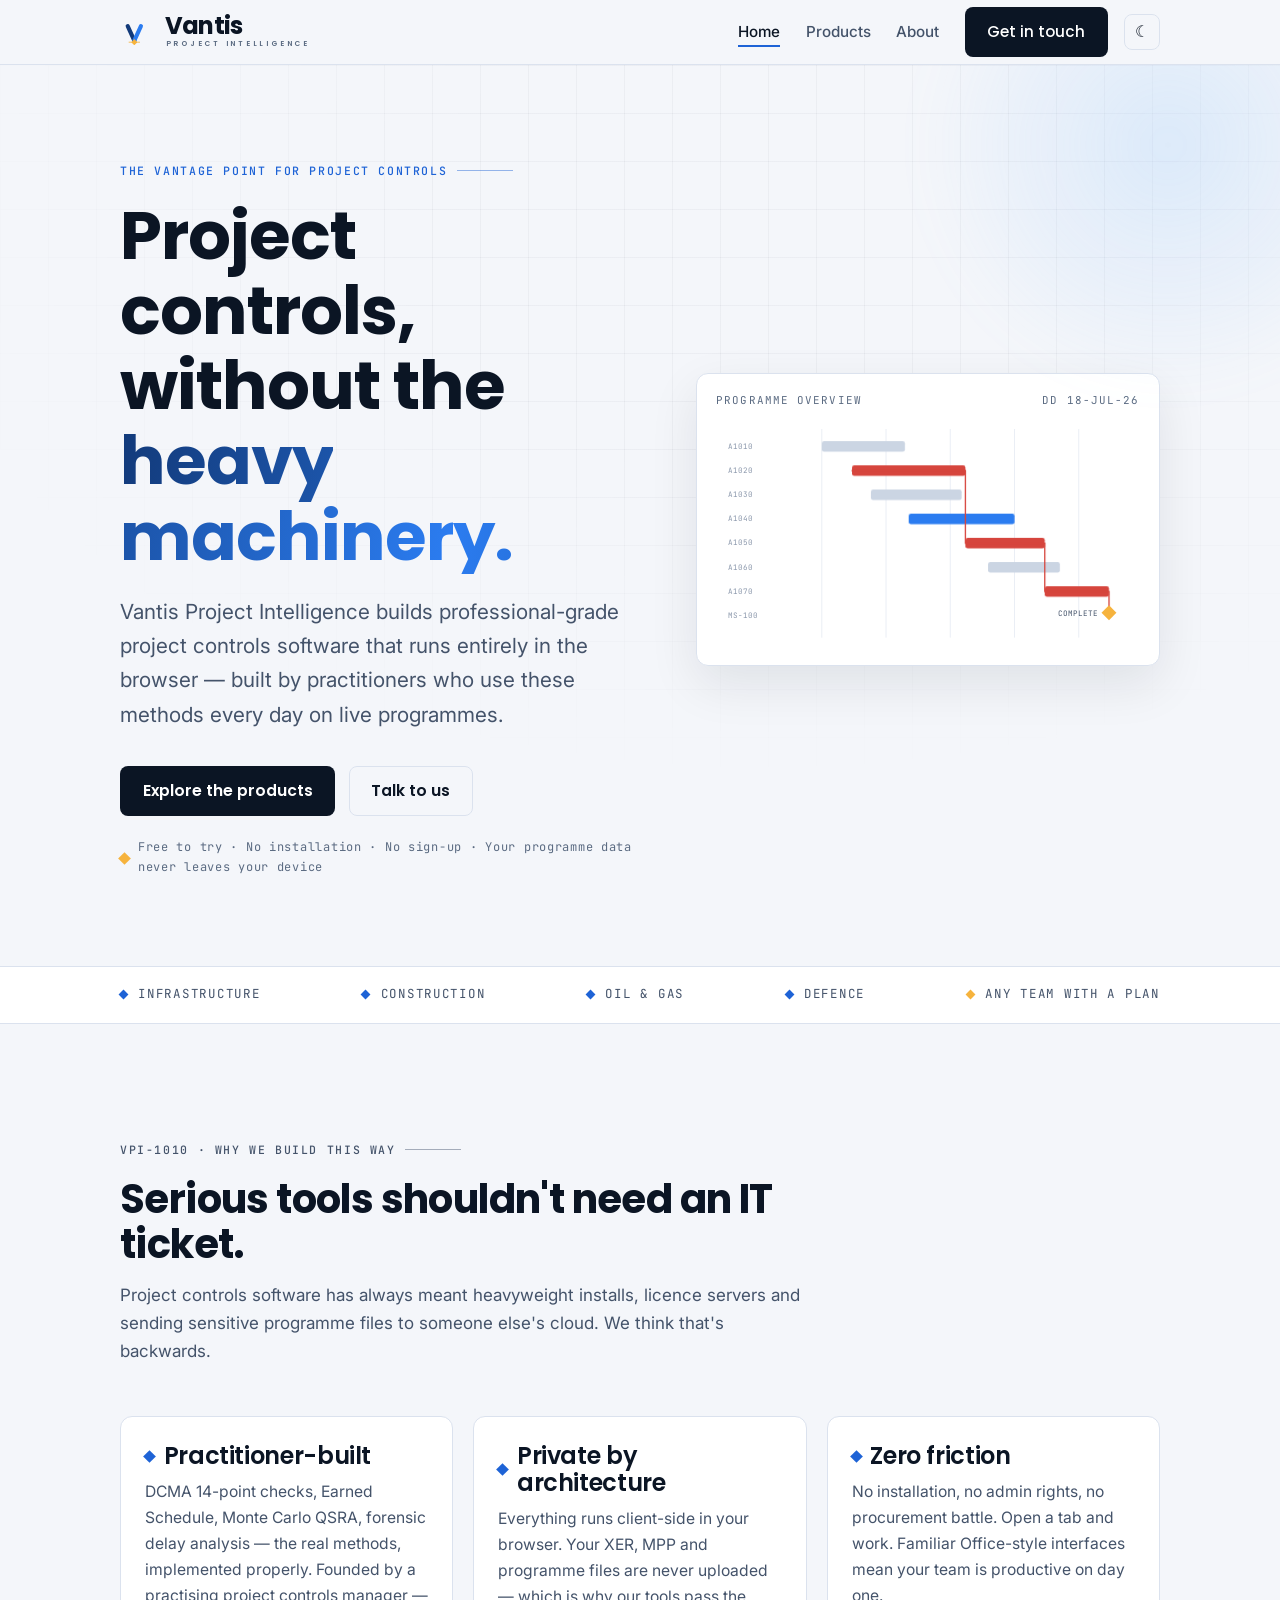
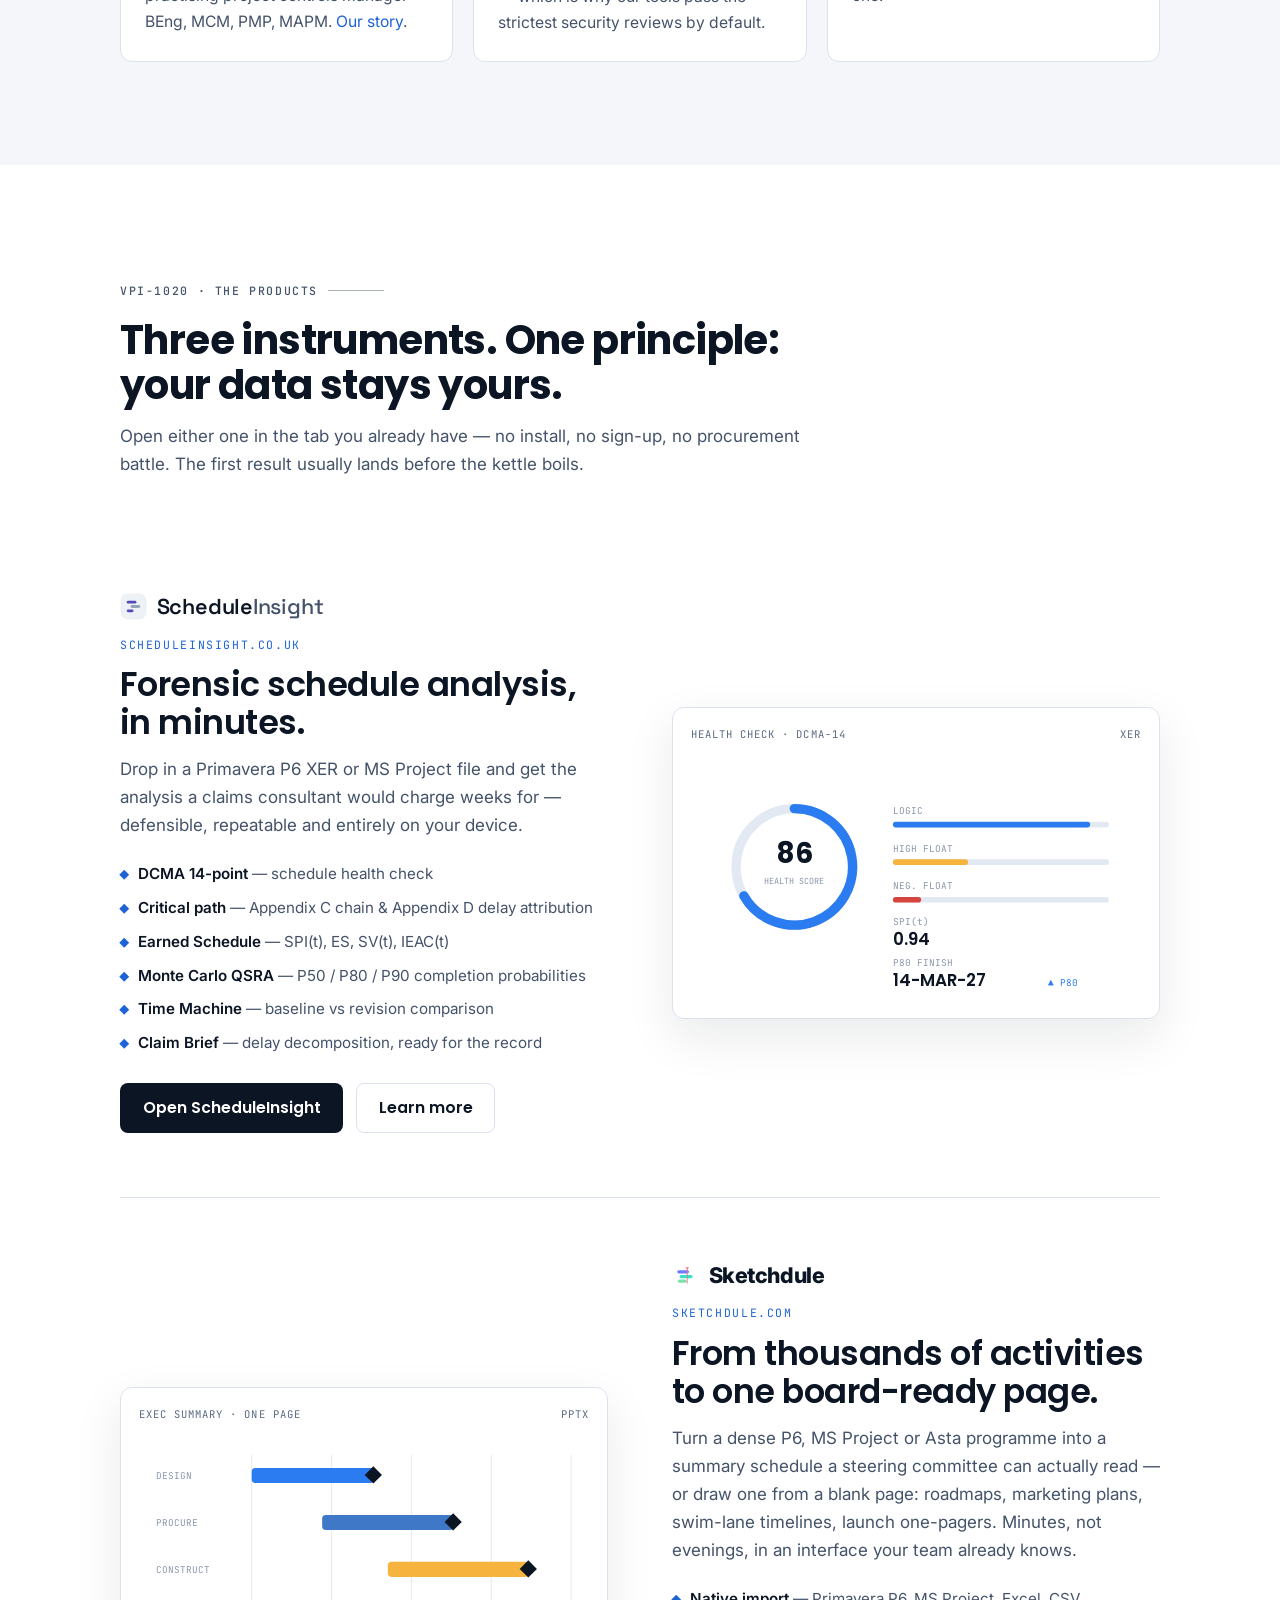
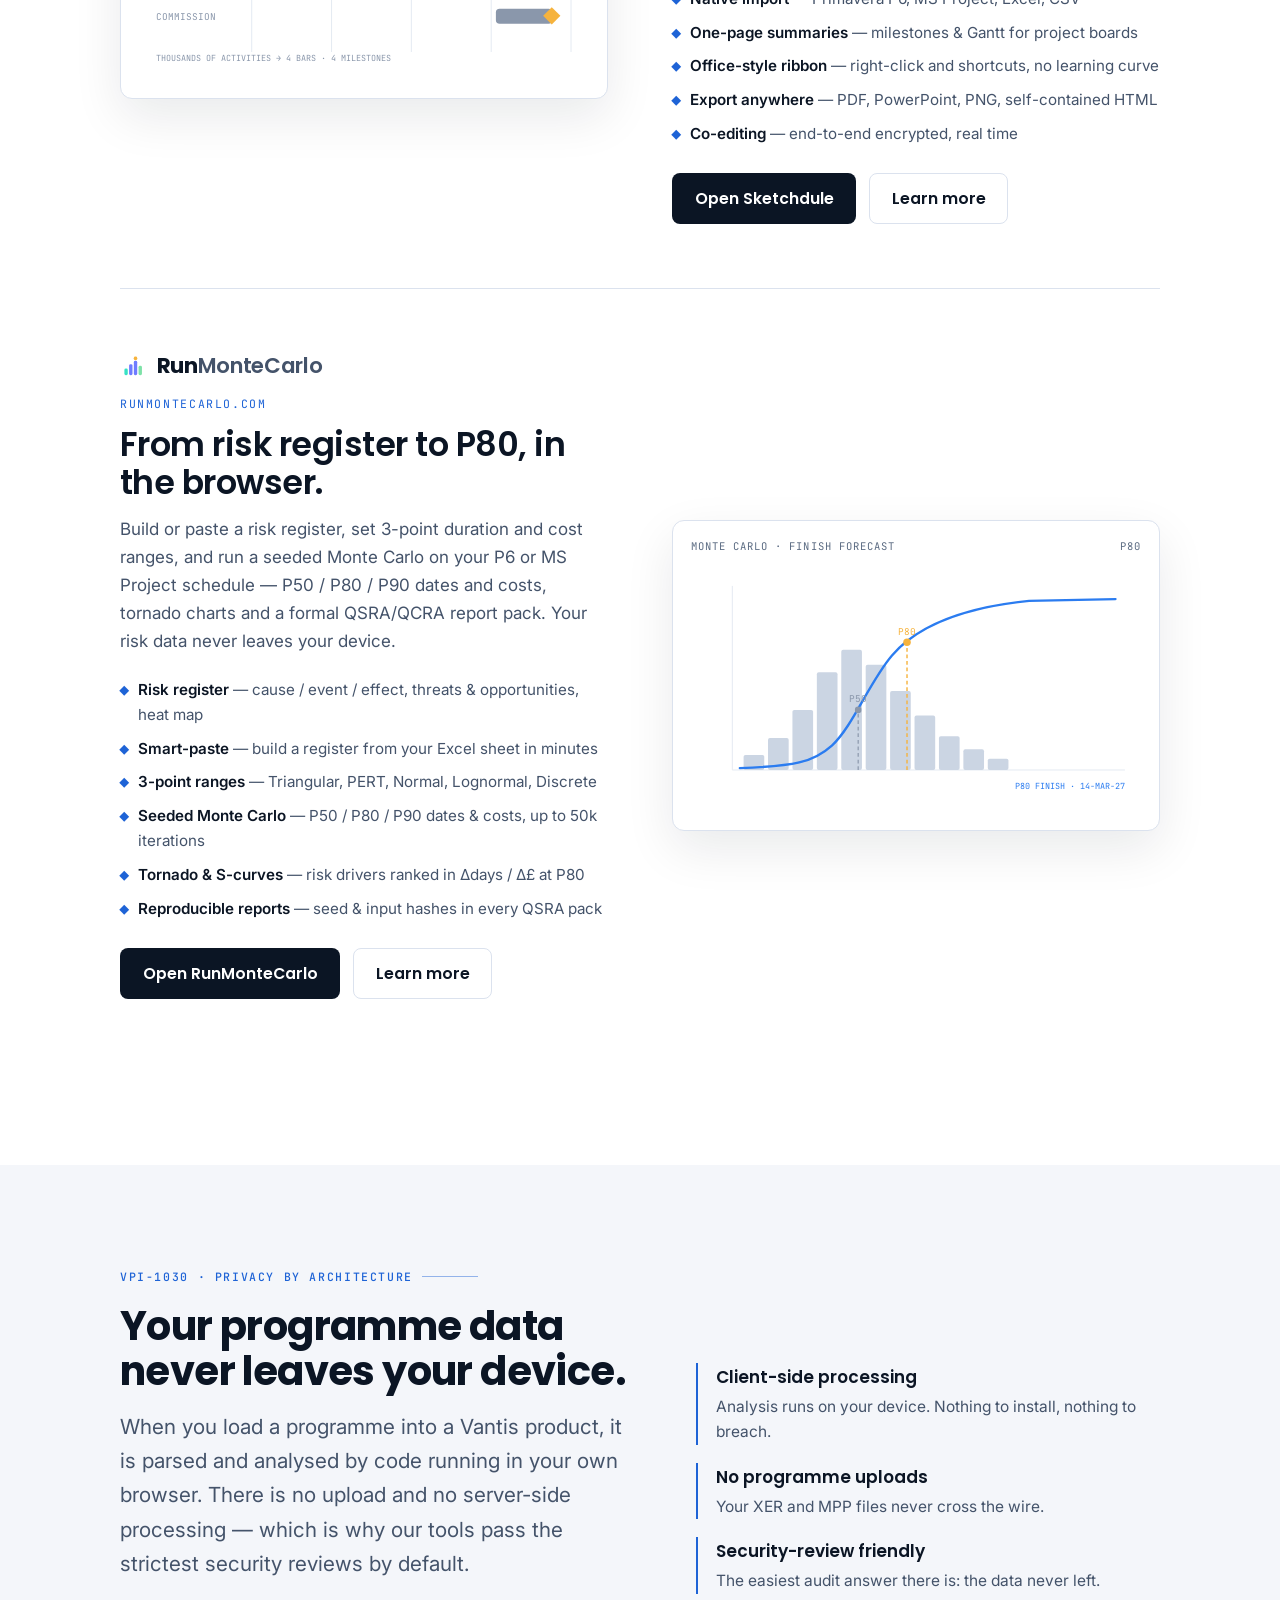
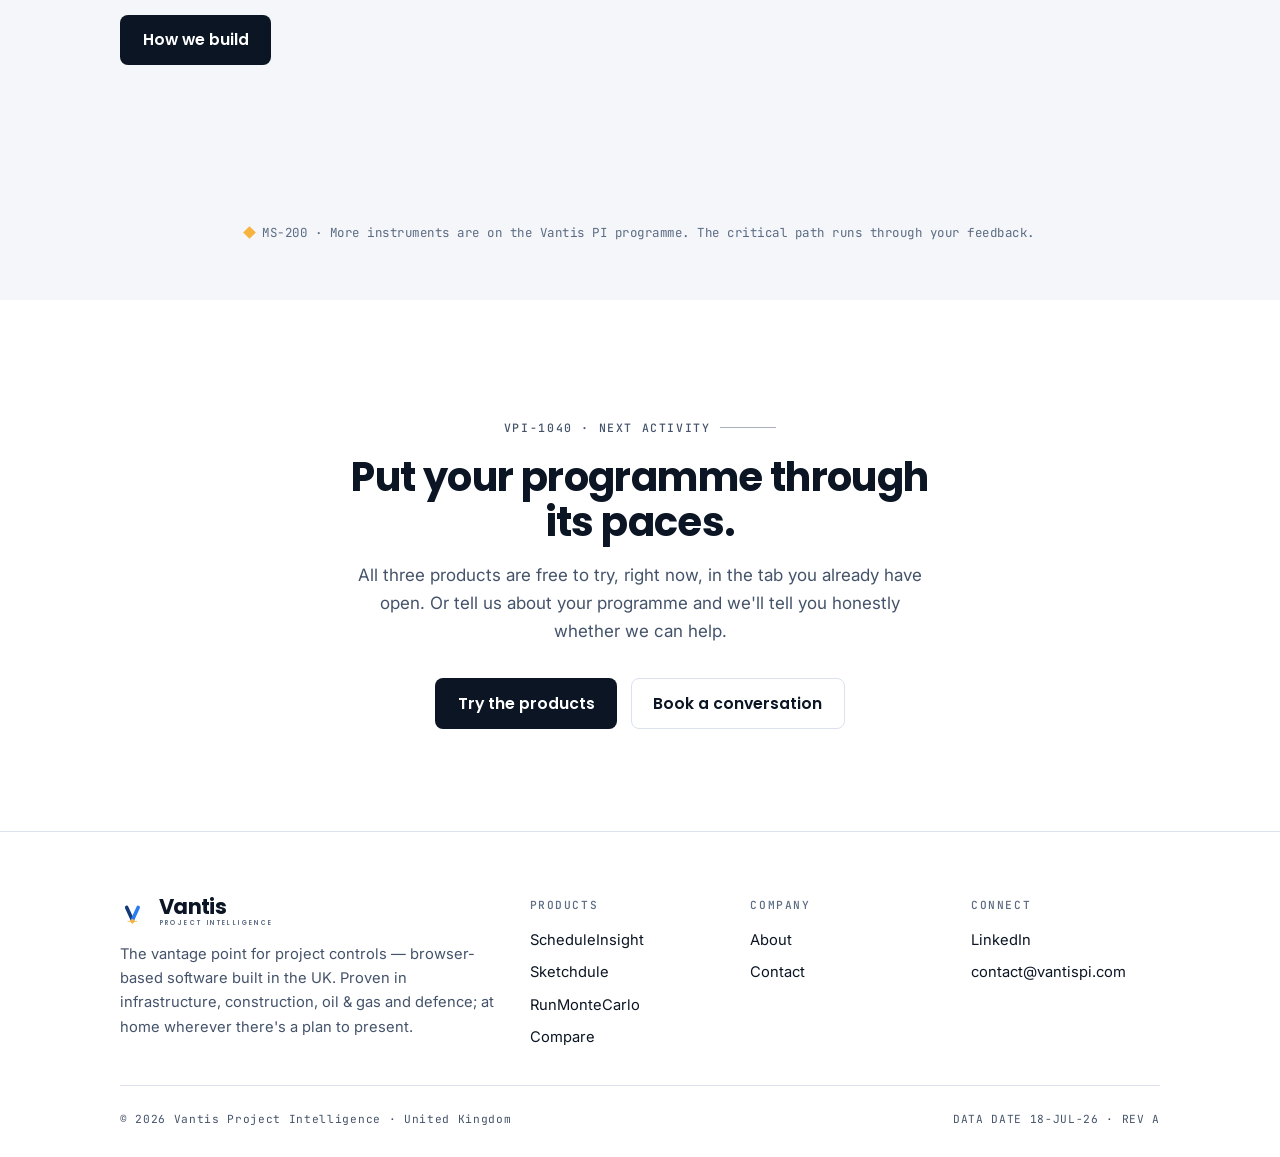
==== index.html @ bde1040f "Add RunMonteCarlo as third product; tabbed products page RunMonteCarlo added across all pages (brand" ====
<!DOCTYPE html>
<html lang="en-GB">
<head>
  <meta charset="UTF-8">
  <meta name="viewport" content="width=device-width, initial-scale=1.0">
  <script>(function(){try{var t=localStorage.getItem("vpi-theme")||(matchMedia("(prefers-color-scheme: dark)").matches?"dark":"light");document.documentElement.setAttribute("data-theme",t);}catch(e){}})();</script>
  <meta name="theme-color" content="#f4f6fa" media="(prefers-color-scheme: light)">
  <meta name="theme-color" content="#0b1524" media="(prefers-color-scheme: dark)">
  <title>Vantis Project Intelligence — Project controls software &amp; consultancy, in the browser</title>
  <meta name="description" content="Vantis PI builds browser-based planning and project controls software — ScheduleInsight for schedule analysis, Sketchdule for board-ready one-pagers, roadmaps and swim-lanes, and RunMonteCarlo for QSRA risk analysis. Free to try; your data never leaves your device.">
  <link rel="canonical" href="https://vantispi.com/">
  <link rel="icon" href="favicon.ico" sizes="32x32">
  <link rel="icon" type="image/svg+xml" href="assets/favicon.svg">
  <link rel="apple-touch-icon" href="assets/brand/apple-touch-icon-180.png">
  <meta property="og:type" content="website">
  <meta property="og:site_name" content="Vantis Project Intelligence">
  <meta property="og:title" content="Vantis Project Intelligence — Project controls, in the browser">
  <meta property="og:description" content="Professional-grade project controls software. No installation — and your programme data never leaves your device.">
  <meta property="og:url" content="https://vantispi.com/">
  <meta property="og:image" content="https://vantispi.com/assets/brand/og-image.png">
  <meta name="twitter:card" content="summary_large_image">
  <link rel="preconnect" href="https://fonts.googleapis.com">
  <link rel="preconnect" href="https://fonts.gstatic.com" crossorigin>
  <link href="https://fonts.googleapis.com/css2?family=Poppins:wght@500;600;700&family=Inter:wght@400;500;600;800&family=Space+Grotesk:wght@500;600&family=JetBrains+Mono:wght@400;500&display=swap" rel="stylesheet">
  <link rel="stylesheet" href="assets/style.css?v=3">
  <script type="application/ld+json">
  {
    "@context": "https://schema.org",
    "@type": "Organization",
    "name": "Vantis Project Intelligence",
    "url": "https://vantispi.com",
    "description": "UK company delivering browser-based project controls software for infrastructure, construction, oil & gas and defence.",
    "sameAs": ["https://scheduleinsight.co.uk", "https://sketchdule.com", "https://runmontecarlo.com"]
  }
  </script>
</head>
<body>

<header class="site-header">
  <div class="wrap">
    <a class="logo" href="index.html" aria-label="Vantis Project Intelligence — home">
      <svg class="logo-lockup" viewBox="58 42 764 138" aria-hidden="true"><g transform="translate(46,56)"><path d="M40 34 L64 86" fill="none" stroke="var(--arm1)" stroke-width="15" stroke-linecap="round"/><path d="M88 34 L64 86" fill="none" stroke="var(--arm2)" stroke-width="15" stroke-linecap="round"/><line x1="45" y1="92" x2="83" y2="92" stroke="#f6b33d" stroke-width="3.4" stroke-linecap="round" opacity="0.9"/><rect x="56" y="84" width="16" height="16" rx="2.8" transform="rotate(45 64 92)" fill="#f6b33d"/></g><text x="220" y="118" font-family="Poppins,'Segoe UI',sans-serif" font-size="88" font-weight="700" letter-spacing="-2.5" fill="var(--ink)">Vantis</text><text x="224" y="162" font-family="Poppins,'Segoe UI',sans-serif" font-size="26.5" font-weight="600" letter-spacing="10" fill="var(--ink-faint)">PROJECT INTELLIGENCE</text></svg>
    </a>
    <button class="nav-toggle" aria-expanded="false" aria-controls="site-nav">MENU</button>
    <nav class="site-nav" id="site-nav" aria-label="Main">
      <a href="index.html" aria-current="page">Home</a>
      <a href="products.html">Products</a>
      <a href="about.html">About</a>
      <a class="btn btn--primary" href="contact.html">Get in touch</a>
    </nav>
    <button class="theme-toggle" type="button" aria-label="Switch between light and dark theme">☾</button>
  </div>
</header>

<main>

  <!-- Hero -->
  <section class="hero">
    <div class="wrap hero-grid">
      <div>
        <p class="eyebrow rise">The vantage point for project controls</p>
        <h1 aria-label="Project controls, without the heavy machinery.">
          <span class="line-mask" aria-hidden="true"><span>Project controls,</span></span>
          <span class="line-mask" aria-hidden="true"><span>without the</span></span>
          <span class="line-mask" aria-hidden="true"><span><em class="accent-sweep" style="font-style:normal">heavy machinery.</em></span></span>
        </h1>
        <p class="lede rise rise-1">Vantis Project Intelligence builds professional-grade project controls software that runs entirely in the browser — built by practitioners who use these methods every day on live programmes.</p>
        <div class="hero-ctas rise rise-2">
          <a class="btn btn--primary" href="products.html">Explore the products</a>
          <a class="btn btn--ghost" href="contact.html">Talk to us</a>
        </div>
        <p class="hero-note rise rise-3"><span class="diamond diamond--amber" aria-hidden="true"></span> Free to try · No installation · No sign-up · Your programme data never leaves your device</p>
      </div>

      <figure class="gantt-fig" role="img" aria-label="Stylised programme schedule with a highlighted critical path leading to a completion milestone.">
        <figcaption aria-hidden="true"><span>PROGRAMME OVERVIEW</span><span>DD 18-JUL-26</span></figcaption>
        <svg viewBox="0 0 560 292" fill="none" aria-hidden="true">
          <g stroke="var(--fig-grid)" stroke-width="1">
            <line x1="140" y1="8" x2="140" y2="284"/><line x1="225" y1="8" x2="225" y2="284"/>
            <line x1="310" y1="8" x2="310" y2="284"/><line x1="395" y1="8" x2="395" y2="284"/>
            <line x1="480" y1="8" x2="480" y2="284"/>
          </g>
          <g font-family="JetBrains Mono, monospace" font-size="10" fill="var(--fig-label)">
            <text x="16" y="34">A1010</text><text x="16" y="66">A1020</text>
            <text x="16" y="98">A1030</text><text x="16" y="130">A1040</text>
            <text x="16" y="162">A1050</text><text x="16" y="194">A1060</text>
            <text x="16" y="226">A1070</text><text x="16" y="258">MS-100</text>
          </g>
          <g>
            <rect class="bar" x="140" y="24" width="110" height="14" rx="3" fill="var(--fig-bar)"/>
            <rect class="bar" x="180" y="56" width="150" height="14" rx="3" fill="#d6453d" style="animation-delay:120ms"/>
            <rect class="bar" x="205" y="88" width="120" height="14" rx="3" fill="var(--fig-bar)" style="animation-delay:240ms"/>
            <rect class="bar" x="255" y="120" width="140" height="14" rx="3" fill="#2b7cf0" style="animation-delay:360ms"/>
            <rect class="bar" x="330" y="152" width="105" height="14" rx="3" fill="#d6453d" style="animation-delay:480ms"/>
            <rect class="bar" x="360" y="184" width="95" height="14" rx="3" fill="var(--fig-bar)" style="animation-delay:600ms"/>
            <rect class="bar" x="435" y="216" width="85" height="14" rx="3" fill="#d6453d" style="animation-delay:720ms"/>
          </g>
          <path class="crit-line" d="M180 63 L330 63 L330 159 L435 159 L435 223 L520 223 L520 251"
                stroke="#d6453d" stroke-width="1.75" stroke-linecap="round"/>
          <g class="crit-ms">
            <rect x="513" y="244" width="14" height="14" transform="rotate(45 520 251)" fill="#f6b33d"/>
            <text x="452" y="256" font-family="JetBrains Mono, monospace" font-size="10" fill="var(--fig-text)">COMPLETE</text>
          </g>
        </svg>
      </figure>
    </div>
  </section>

  <!-- Sector strip -->
  <div class="sector-strip" aria-label="Sectors served">
    <div class="wrap">
      <span><span class="diamond" aria-hidden="true"></span> Infrastructure</span>
      <span><span class="diamond" aria-hidden="true"></span> Construction</span>
      <span><span class="diamond" aria-hidden="true"></span> Oil &amp; Gas</span>
      <span><span class="diamond" aria-hidden="true"></span> Defence</span>
      <span><span class="diamond diamond--amber" aria-hidden="true"></span> Any team with a plan</span>
    </div>
  </div>

  <!-- Why the browser -->
  <section class="section">
    <div class="wrap">
      <div class="section-head reveal">
        <p class="eyebrow">VPI-1010 · Why we build this way</p>
        <h2>Serious tools shouldn't need an IT ticket.</h2>
        <p>Project controls software has always meant heavyweight installs, licence servers and sending sensitive programme files to someone else's cloud. We think that's backwards.</p>
      </div>
      <div class="grid-3">
        <div class="card reveal">
          <h3><span class="diamond" aria-hidden="true"></span>Practitioner-built</h3>
          <p>DCMA 14-point checks, Earned Schedule, Monte Carlo QSRA, forensic delay analysis — the real methods, implemented properly. Founded by a practising project controls manager — BEng, MCM, PMP, MAPM. <a href="about.html">Our story</a>.</p>
        </div>
        <div class="card reveal">
          <h3><span class="diamond" aria-hidden="true"></span>Private by architecture</h3>
          <p>Everything runs client-side in your browser. Your XER, MPP and programme files are never uploaded — which is why our tools pass the strictest security reviews by default.</p>
        </div>
        <div class="card reveal">
          <h3><span class="diamond" aria-hidden="true"></span>Zero friction</h3>
          <p>No installation, no admin rights, no procurement battle. Open a tab and work. Familiar Office-style interfaces mean your team is productive on day one.</p>
        </div>
      </div>
    </div>
  </section>

  <!-- Products (dark) -->
  <section class="section on-dark">
    <div class="wrap">
      <div class="section-head reveal">
        <p class="eyebrow">VPI-1020 · The products</p>
        <h2>Three instruments. One principle: your data stays yours.</h2>
        <p>Open either one in the tab you already have — no install, no sign-up, no procurement battle. The first result usually lands before the kettle boils.</p>
      </div>

      <article class="product-panel">
        <div class="reveal">
          <a class="product-brand" href="https://scheduleinsight.co.uk" rel="noopener" aria-label="Open ScheduleInsight"><svg class="pb-mark pb-mark--si" width="27" height="27" viewBox="0 0 56 56" aria-hidden="true"><rect x="2" y="2" width="52" height="52" rx="14" fill="var(--mk-tile, #eef1f6)" stroke="var(--mk-stroke, #e4e7ef)"/><rect x="14" y="16" width="20" height="6" rx="3" fill="var(--mk-barA, #534ab7)"/><rect x="22" y="25" width="20" height="6" rx="3" fill="var(--mk-barB, #94a3b8)"/><rect x="14" y="34" width="14" height="6" rx="3" fill="var(--mk-barA, #534ab7)"/></svg><span class="pb-name pb-name--si">Schedule<span>Insight</span></span></a>
          <p class="product-kicker">scheduleinsight.co.uk</p>
          <h3>Forensic schedule analysis, in minutes.</h3>
          <p class="desc">Drop in a Primavera P6 XER or MS Project file and get the analysis a claims consultant would charge weeks for — defensible, repeatable and entirely on your device.</p>
          <ul class="feature-list">
            <li><span class="diamond" aria-hidden="true"></span><span><strong>DCMA 14-point</strong> — schedule health check</span></li>
            <li><span class="diamond" aria-hidden="true"></span><span><strong>Critical path</strong> — Appendix C chain &amp; Appendix D delay attribution</span></li>
            <li><span class="diamond" aria-hidden="true"></span><span><strong>Earned Schedule</strong> — SPI(t), ES, SV(t), IEAC(t)</span></li>
            <li><span class="diamond" aria-hidden="true"></span><span><strong>Monte Carlo QSRA</strong> — P50 / P80 / P90 completion probabilities</span></li>
            <li><span class="diamond" aria-hidden="true"></span><span><strong>Time Machine</strong> — baseline vs revision comparison</span></li>
            <li><span class="diamond" aria-hidden="true"></span><span><strong>Claim Brief</strong> — delay decomposition, ready for the record</span></li>
          </ul>
          <div class="product-ctas">
            <a class="btn btn--primary" href="https://scheduleinsight.co.uk" rel="noopener">Open ScheduleInsight</a>
            <a class="btn btn--ghost" href="products.html#scheduleinsight">Learn more</a>
          </div>
        </div>
        <figure class="product-media reveal" role="img" aria-label="Stylised schedule health report showing a DCMA score dial and metric readouts.">
          <figcaption aria-hidden="true"><span>HEALTH CHECK · DCMA-14</span><span>XER</span></figcaption>
          <svg viewBox="0 0 480 260" fill="none" aria-hidden="true">
            <circle cx="110" cy="118" r="62" stroke="var(--fig-grid)" stroke-width="10"/>
            <path d="M110 56 a62 62 0 1 1 -53.7 92.9" stroke="var(--fig-accent)" stroke-width="10" stroke-linecap="round"/>
            <text x="110" y="114" text-anchor="middle" font-family="Poppins, sans-serif" font-size="30" font-weight="700" fill="var(--fig-strong)">86</text>
            <text x="110" y="136" text-anchor="middle" font-family="JetBrains Mono, monospace" font-size="9" fill="var(--fig-label)">HEALTH SCORE</text>
            <g font-family="JetBrains Mono, monospace" font-size="10" fill="var(--fig-label)">
              <text x="215" y="62">LOGIC</text><text x="215" y="102">HIGH FLOAT</text>
              <text x="215" y="142">NEG. FLOAT</text><text x="215" y="180">SPI(t)</text><text x="215" y="224">P80 FINISH</text>
            </g>
            <g>
              <rect x="215" y="70" width="230" height="6" rx="3" fill="var(--fig-grid)"/><rect x="215" y="70" width="210" height="6" rx="3" fill="var(--fig-accent)"/>
              <rect x="215" y="110" width="230" height="6" rx="3" fill="var(--fig-grid)"/><rect x="215" y="110" width="80" height="6" rx="3" fill="#f6b33d"/>
              <rect x="215" y="150" width="230" height="6" rx="3" fill="var(--fig-grid)"/><rect x="215" y="150" width="30" height="6" rx="3" fill="#d6453d"/>
            </g>
            <text x="215" y="201" font-family="Poppins, sans-serif" font-size="18" font-weight="600" fill="var(--fig-strong)">0.94</text>
            <text x="215" y="245" font-family="Poppins, sans-serif" font-size="18" font-weight="600" fill="var(--fig-strong)">14-MAR-27</text>
            <text x="380" y="245" font-family="JetBrains Mono, monospace" font-size="10" fill="var(--fig-accent)">▲ P80</text>
          </svg>
        </figure>
      </article>

      <article class="product-panel flip">
        <div class="reveal">
          <a class="product-brand" href="https://sketchdule.com" rel="noopener" aria-label="Open Sketchdule"><svg class="pb-mark" width="27" height="27" viewBox="0 0 40 40" aria-hidden="true"><rect x="7.83" y="12.17" width="17.4" height="4.78" rx="2.39" fill="#6E7BFF"/><rect x="11.3" y="19.13" width="19.13" height="4.78" rx="2.39" fill="#37E2C5"/><rect x="8.7" y="26.09" width="13.04" height="4.78" rx="2.39" fill="#7EE2A8"/><path d="M20.0 7.83 L25.22 7.83 L22.6 11.3 Z" fill="#F26D85"/><rect x="21.9" y="9.57" width="1.22" height="22.6" rx="0.61" fill="#F26D85"/></svg><span class="pb-name pb-name--sk">Sketchdule</span></a>
          <p class="product-kicker">sketchdule.com</p>
          <h3>From thousands of activities to one board-ready page.</h3>
          <p class="desc">Turn a dense P6, MS Project or Asta programme into a summary schedule a steering committee can actually read — or draw one from a blank page: roadmaps, marketing plans, swim-lane timelines, launch one-pagers. Minutes, not evenings, in an interface your team already knows.</p>
          <ul class="feature-list">
            <li><span class="diamond" aria-hidden="true"></span><span><strong>Native import</strong> — Primavera P6, MS Project, Excel, CSV</span></li>
            <li><span class="diamond" aria-hidden="true"></span><span><strong>One-page summaries</strong> — milestones &amp; Gantt for project boards</span></li>
            <li><span class="diamond" aria-hidden="true"></span><span><strong>Office-style ribbon</strong> — right-click and shortcuts, no learning curve</span></li>
            <li><span class="diamond" aria-hidden="true"></span><span><strong>Export anywhere</strong> — PDF, PowerPoint, PNG, self-contained HTML</span></li>
            <li><span class="diamond" aria-hidden="true"></span><span><strong>Co-editing</strong> — end-to-end encrypted, real time</span></li>
          </ul>
          <div class="product-ctas">
            <a class="btn btn--primary" href="https://sketchdule.com" rel="noopener">Open Sketchdule</a>
            <a class="btn btn--ghost" href="products.html#sketchdule">Learn more</a>
          </div>
        </div>
        <figure class="product-media reveal" role="img" aria-label="Stylised one-page summary schedule with phase bars and milestone diamonds.">
          <figcaption aria-hidden="true"><span>EXEC SUMMARY · ONE PAGE</span><span>PPTX</span></figcaption>
          <svg viewBox="0 0 480 260" fill="none" aria-hidden="true">
            <g font-family="JetBrains Mono, monospace" font-size="10" fill="var(--fig-label)">
              <text x="18" y="46">DESIGN</text><text x="18" y="96">PROCURE</text>
              <text x="18" y="146">CONSTRUCT</text><text x="18" y="196">COMMISSION</text>
            </g>
            <g stroke="var(--fig-grid)" stroke-width="1">
              <line x1="120" y1="20" x2="120" y2="230"/><line x1="205" y1="20" x2="205" y2="230"/>
              <line x1="290" y1="20" x2="290" y2="230"/><line x1="375" y1="20" x2="375" y2="230"/><line x1="460" y1="20" x2="460" y2="230"/>
            </g>
            <rect x="120" y="34" width="130" height="16" rx="4" fill="var(--fig-accent)"/>
            <rect x="195" y="84" width="140" height="16" rx="4" fill="#3e78c6"/>
            <rect x="265" y="134" width="150" height="16" rx="4" fill="#f6b33d"/>
            <rect x="380" y="184" width="60" height="16" rx="4" fill="var(--fig-label)"/>
            <g>
              <rect x="243" y="35" width="13" height="13" transform="rotate(45 249.5 41.5)" fill="var(--fig-strong)"/>
              <rect x="328" y="85" width="13" height="13" transform="rotate(45 334.5 91.5)" fill="var(--fig-strong)"/>
              <rect x="408" y="135" width="13" height="13" transform="rotate(45 414.5 141.5)" fill="var(--fig-strong)"/>
              <rect x="433" y="185" width="13" height="13" transform="rotate(45 439.5 191.5)" fill="#f6b33d"/>
            </g>
            <text x="18" y="240" font-family="JetBrains Mono, monospace" font-size="9" fill="var(--fig-label)">THOUSANDS OF ACTIVITIES → 4 BARS · 4 MILESTONES</text>
          </svg>
        </figure>
      </article>

      <article class="product-panel">
        <div class="reveal">
          <a class="product-brand" href="https://runmontecarlo.com" rel="noopener" aria-label="Open RunMonteCarlo"><svg class="pb-mark" width="27" height="27" viewBox="0 0 40 40" aria-hidden="true"><rect x="6.5" y="23" width="5" height="10" rx="2.2" fill="#37E2C5"/><rect x="13.5" y="16.5" width="5" height="16.5" rx="2.2" fill="#6E7BFF"/><rect x="20.5" y="11.5" width="5" height="21.5" rx="2.2" fill="#6E7BFF"/><rect x="27.5" y="19" width="5" height="14" rx="2.2" fill="#7EE2A8"/><circle cx="23" cy="8" r="2.7" fill="#F6B33D"/></svg><span class="pb-name pb-name--rmc">Run<span>MonteCarlo</span></span></a>
          <p class="product-kicker">runmontecarlo.com</p>
          <h3>From risk register to P80, in the browser.</h3>
          <p class="desc">Build or paste a risk register, set 3-point duration and cost ranges, and run a seeded Monte Carlo on your P6 or MS Project schedule — P50 / P80 / P90 dates and costs, tornado charts and a formal QSRA/QCRA report pack. Your risk data never leaves your device.</p>
          <ul class="feature-list">
            <li><span class="diamond" aria-hidden="true"></span><span><strong>Risk register</strong> — cause / event / effect, threats &amp; opportunities, heat map</span></li>
            <li><span class="diamond" aria-hidden="true"></span><span><strong>Smart-paste</strong> — build a register from your Excel sheet in minutes</span></li>
            <li><span class="diamond" aria-hidden="true"></span><span><strong>3-point ranges</strong> — Triangular, PERT, Normal, Lognormal, Discrete</span></li>
            <li><span class="diamond" aria-hidden="true"></span><span><strong>Seeded Monte Carlo</strong> — P50 / P80 / P90 dates &amp; costs, up to 50k iterations</span></li>
            <li><span class="diamond" aria-hidden="true"></span><span><strong>Tornado &amp; S-curves</strong> — risk drivers ranked in Δdays / Δ£ at P80</span></li>
            <li><span class="diamond" aria-hidden="true"></span><span><strong>Reproducible reports</strong> — seed &amp; input hashes in every QSRA pack</span></li>
          </ul>
          <div class="product-ctas">
            <a class="btn btn--primary" href="https://runmontecarlo.com" rel="noopener">Open RunMonteCarlo</a>
            <a class="btn btn--ghost" href="products.html#runmontecarlo">Learn more</a>
          </div>
        </div>
        <figure class="product-media reveal" role="img" aria-label="Stylised Monte Carlo finish-date forecast: a histogram overlaid with a cumulative S-curve and P50 and P80 confidence markers.">
          <figcaption aria-hidden="true"><span>MONTE CARLO · FINISH FORECAST</span><span>P80</span></figcaption>
          <svg viewBox="0 0 480 260" fill="none" aria-hidden="true">
            <g stroke="var(--fig-grid)" stroke-width="1">
              <line x1="44" y1="18" x2="44" y2="214"/><line x1="44" y1="214" x2="462" y2="214"/>
            </g>
            <g fill="var(--fig-bar)">
              <rect x="56" y="198" width="22" height="16" rx="2"/>
              <rect x="82" y="180" width="22" height="34" rx="2"/>
              <rect x="108" y="150" width="22" height="64" rx="2"/>
              <rect x="134" y="110" width="22" height="104" rx="2"/>
              <rect x="160" y="86" width="22" height="128" rx="2"/>
              <rect x="186" y="102" width="22" height="112" rx="2"/>
              <rect x="212" y="130" width="22" height="84" rx="2"/>
              <rect x="238" y="156" width="22" height="58" rx="2"/>
              <rect x="264" y="178" width="22" height="36" rx="2"/>
              <rect x="290" y="192" width="22" height="22" rx="2"/>
              <rect x="316" y="202" width="22" height="12" rx="2"/>
            </g>
            <path d="M52 212 C110 210 130 206 150 188 C172 168 190 120 214 92 C245 56 300 40 360 34 L452 32" stroke="var(--fig-accent)" stroke-width="2.5" stroke-linecap="round"/>
            <line x1="178" y1="214" x2="178" y2="150" stroke="var(--fig-label)" stroke-width="1.25" stroke-dasharray="4 3"/>
            <circle cx="178" cy="150" r="3.5" fill="var(--fig-label)"/>
            <text x="178" y="142" text-anchor="middle" font-family="JetBrains Mono, monospace" font-size="10" fill="var(--fig-label)">P50</text>
            <line x1="230" y1="214" x2="230" y2="78" stroke="#f6b33d" stroke-width="1.5" stroke-dasharray="4 3"/>
            <circle cx="230" cy="78" r="4" fill="#f6b33d"/>
            <text x="230" y="70" text-anchor="middle" font-family="JetBrains Mono, monospace" font-size="10" fill="#f6b33d">P80</text>
            <text x="462" y="234" text-anchor="end" font-family="JetBrains Mono, monospace" font-size="9" fill="var(--fig-accent)">P80 FINISH · 14-MAR-27</text>
          </svg>
        </figure>
      </article>
    </div>
  </section>

  <!-- Privacy teaser -->
  <section class="section">
    <div class="wrap hero-grid">
      <div class="reveal">
        <p class="eyebrow">VPI-1030 · Privacy by architecture</p>
        <h2>Your programme data never leaves your device.</h2>
        <p class="lede" style="margin-top:1rem">When you load a programme into a Vantis product, it is parsed and analysed by code running in your own browser. There is no upload and no server-side processing — which is why our tools pass the strictest security reviews by default.</p>
        <div class="hero-ctas">
          <a class="btn btn--primary" href="about.html">How we build</a>
        </div>
      </div>
      <div class="def-list reveal">
        <div><strong>Client-side processing</strong><p>Analysis runs on your device. Nothing to install, nothing to breach.</p></div>
        <div><strong>No programme uploads</strong><p>Your XER and MPP files never cross the wire.</p></div>
        <div><strong>Security-review friendly</strong><p>The easiest audit answer there is: the data never left.</p></div>
      </div>
    </div>
  </section>

  <!-- Roadmap note -->
  <section class="section--tight">
    <div class="wrap center reveal">
      <p class="mono-note"><span class="diamond diamond--amber" aria-hidden="true" style="margin-right:.5rem"></span>MS-200 · More instruments are on the Vantis PI programme. The critical path runs through your feedback.</p>
    </div>
  </section>

  <!-- CTA band -->
  <section class="section on-dark cta-band">
    <div class="wrap reveal">
      <p class="eyebrow" style="justify-content:center">VPI-1040 · Next activity</p>
      <h2>Put your programme through its paces.</h2>
      <p>All three products are free to try, right now, in the tab you already have open. Or tell us about your programme and we'll tell you honestly whether we can help.</p>
      <div class="hero-ctas">
        <a class="btn btn--primary" href="products.html">Try the products</a>
        <a class="btn btn--ghost" href="contact.html">Book a conversation</a>
      </div>
    </div>
  </section>

</main>

<footer class="site-footer">
  <div class="wrap">
    <div class="footer-grid">
      <div>
        <a class="logo" href="index.html"><svg class="logo-lockup" viewBox="58 42 764 138" aria-hidden="true"><g transform="translate(46,56)"><path d="M40 34 L64 86" fill="none" stroke="var(--arm1)" stroke-width="15" stroke-linecap="round"/><path d="M88 34 L64 86" fill="none" stroke="var(--arm2)" stroke-width="15" stroke-linecap="round"/><line x1="45" y1="92" x2="83" y2="92" stroke="#f6b33d" stroke-width="3.4" stroke-linecap="round" opacity="0.9"/><rect x="56" y="84" width="16" height="16" rx="2.8" transform="rotate(45 64 92)" fill="#f6b33d"/></g><text x="220" y="118" font-family="Poppins,'Segoe UI',sans-serif" font-size="88" font-weight="700" letter-spacing="-2.5" fill="var(--ink)">Vantis</text><text x="224" y="162" font-family="Poppins,'Segoe UI',sans-serif" font-size="26.5" font-weight="600" letter-spacing="10" fill="var(--ink-faint)">PROJECT INTELLIGENCE</text></svg></a>
        <p>The vantage point for project controls — browser-based software built in the UK. Proven in infrastructure, construction, oil &amp; gas and defence; at home wherever there's a plan to present.</p>
      </div>
      <div>
        <h4>Products</h4>
        <ul>
          <li><a href="https://scheduleinsight.co.uk" rel="noopener">ScheduleInsight</a></li>
          <li><a href="https://sketchdule.com" rel="noopener">Sketchdule</a></li>
          <li><a href="https://runmontecarlo.com" rel="noopener">RunMonteCarlo</a></li>
          <li><a href="products.html">Compare</a></li>
        </ul>
      </div>
      <div>
        <h4>Company</h4>
        <ul>
          <li><a href="about.html">About</a></li>
          <li><a href="contact.html">Contact</a></li>
        </ul>
      </div>
      <div>
        <h4>Connect</h4>
        <ul>
          <li><a href="https://www.linkedin.com/company/vantis-project-intelligence/" rel="noopener">LinkedIn</a></li>
          <li><a href="mailto:contact@vantispi.com">contact@vantispi.com</a></li>
        </ul>
      </div>
    </div>
    <div class="footer-meta">
      <span>© 2026 Vantis Project Intelligence · United Kingdom</span>
      <span>DATA DATE 18-JUL-26 · REV A</span>
    </div>
  </div>
</footer>

<script src="assets/main.js" defer></script>
</body>
</html>
---- assets/style.css ----
/* ============================================================
   Vantis Project Intelligence — vantispi.com
   Design tokens & shared styles
   ============================================================ */

:root {
  /* Colour */
  --paper: #f4f6fa;
  --paper-raised: #ffffff;
  --ink: #0b1524;
  --ink-soft: #44536a;
  --ink-faint: #5b6b82;
  --line: #dbe2ee;
  --dark: #0b1524;
  --dark-panel: #122036;
  --dark-line: #24334e;
  --dark-text: #eaf0f8;
  --dark-text-soft: #9fb2cc;
  --blue: #1e63d6;
  --blue-bright: #6db2ff;
  --crit: #d6453d;
  --amber: #f6b33d;

  /* Theme-scoped graphic tokens */
  --sweep-a: #123a7a;
  --sweep-b: #2b7cf0;
  --grid-line: rgba(11, 21, 36, 0.035);
  --fig-grid: #e3e9f2;
  --fig-bar: #cbd5e3;
  --fig-label: #8a97ab;
  --fig-text: #44536a;
  --fig-fill: #e9eef6;
  --fig-accent: #2b7cf0;
  --fig-strong: #0b1524;

  /* Type */
  --font-display: "Poppins", "Helvetica Neue", Arial, sans-serif;
  --font-body: "Inter", -apple-system, BlinkMacSystemFont, "Segoe UI", sans-serif;
  --font-mono: "JetBrains Mono", "SFMono-Regular", Consolas, monospace;

  --size-hero: clamp(2.4rem, 5.4vw, 4.2rem);
  --size-h2: clamp(1.7rem, 3.2vw, 2.5rem);
  --size-h3: clamp(1.2rem, 2vw, 1.5rem);

  --wrap: 1120px;
  --pad: clamp(1.25rem, 4vw, 2.5rem);
}

* { box-sizing: border-box; margin: 0; padding: 0; }

html { scroll-behavior: smooth; }

body {
  font-family: var(--font-body);
  font-size: 1.0625rem;
  line-height: 1.65;
  color: var(--ink);
  background: var(--paper);
  -webkit-font-smoothing: antialiased;
}

img, svg { display: block; max-width: 100%; }

a { color: var(--blue); text-decoration: none; }
a:hover { text-decoration: underline; }
a:focus-visible, button:focus-visible {
  outline: 2px solid var(--blue);
  outline-offset: 3px;
  border-radius: 2px;
}

.wrap { max-width: var(--wrap); margin: 0 auto; padding-inline: var(--pad); }

/* ---------- Typography ---------- */

h1, h2, h3 { font-family: var(--font-display); line-height: 1.12; letter-spacing: -0.015em; }
h1 { font-size: var(--size-hero); font-weight: 700; }
h2 { font-size: var(--size-h2); font-weight: 700; }
h3 { font-size: var(--size-h3); font-weight: 600; }

.lede { font-size: clamp(1.1rem, 1.8vw, 1.3rem); color: var(--ink-soft); max-width: 46ch; }

/* Activity-ID eyebrow — sections are labelled like schedule activities */
.eyebrow {
  font-family: var(--font-mono);
  font-size: 0.72rem;
  font-weight: 500;
  letter-spacing: 0.14em;
  text-transform: uppercase;
  color: var(--blue);
  display: flex;
  align-items: center;
  gap: 0.6rem;
  margin-bottom: 1.1rem;
}
.eyebrow::after { content: ""; height: 1px; width: 3.5rem; background: currentColor; opacity: 0.45; }

/* Milestone diamond marker */
.diamond {
  display: inline-block;
  width: 9px; height: 9px;
  background: var(--blue);
  transform: rotate(45deg);
  flex: none;
}
.diamond--amber { background: var(--amber); }

/* ---------- Header ---------- */

.site-header {
  position: sticky;
  top: 0;
  z-index: 50;
  background: color-mix(in srgb, var(--paper) 88%, transparent);
  backdrop-filter: blur(10px);
  -webkit-backdrop-filter: blur(10px);
  border-bottom: 1px solid var(--line);
}
.site-header .wrap {
  display: flex;
  align-items: center;
  justify-content: space-between;
  gap: 1rem;
  min-height: 64px;
}

.logo {
  display: flex;
  align-items: baseline;
  gap: 0.55rem;
  color: var(--ink);
  text-decoration: none;
  font-family: var(--font-display);
  font-weight: 700;
  font-size: 1.18rem;
  letter-spacing: -0.01em;
}
.logo { --arm1: #123a7a; --arm2: #2b7cf0; }
.logo:hover { text-decoration: none; }
.logo-mark { width: 27px; height: 27px; align-self: center; flex: none; }

/* Official lockup artwork in header/footer (inline SVG — inherits Poppins + theme tokens) */
.logo-lockup { height: 38px; width: auto; display: block; }
.site-footer .logo-lockup { height: 33px; }
.logo small {
  font-family: var(--font-display);
  font-weight: 600;
  font-size: 0.6rem;
  letter-spacing: 0.16em;
  text-transform: uppercase;
  color: var(--ink-faint);
}

.site-nav { display: flex; align-items: center; gap: 1.6rem; }
.site-nav a {
  color: var(--ink-soft);
  font-size: 0.95rem;
  font-weight: 500;
}
.site-nav a:hover { color: var(--ink); text-decoration: none; }
.site-nav a[aria-current="page"] { color: var(--ink); }
.site-nav a[aria-current="page"]:not(.btn) { box-shadow: 0 2px 0 var(--blue); }

.site-nav a.btn--primary,
.site-nav a.btn--primary:hover,
.site-nav a.btn--primary[aria-current="page"] {
  color: var(--paper-raised);
  box-shadow: none;
}

.nav-toggle {
  display: none;
  background: none;
  border: 1px solid var(--line);
  border-radius: 6px;
  padding: 0.45rem 0.6rem;
  font-family: var(--font-mono);
  font-size: 0.75rem;
  letter-spacing: 0.08em;
  color: var(--ink);
  cursor: pointer;
}

/* ---------- Buttons ---------- */

.btn {
  display: inline-flex;
  align-items: center;
  gap: 0.5rem;
  font-family: var(--font-display);
  font-weight: 600;
  font-size: 0.98rem;
  padding: 0.7rem 1.35rem;
  border-radius: 8px;
  border: 1px solid transparent;
  cursor: pointer;
  transition: transform 120ms ease, box-shadow 120ms ease, background 120ms ease;
}
.btn:hover { text-decoration: none; transform: translateY(-1px); }

.btn--primary { background: var(--ink); color: var(--paper-raised); }
.btn--primary:hover { box-shadow: 0 6px 18px rgba(11, 21, 36, 0.25); }
.btn--ghost { border-color: var(--line); color: var(--ink); background: transparent; }
.btn--ghost:hover { border-color: var(--ink-faint); }

/* ---------- Sections ---------- */

.section { padding-block: clamp(3.5rem, 8vw, 6.5rem); }
.section--tight { padding-block: clamp(2.25rem, 5vw, 3.5rem); }

/* Alternate section — white in light mode, deep navy in dark mode */
.on-dark {
  background: var(--paper-raised);
}

.section-head { max-width: 62ch; margin-bottom: clamp(2rem, 4vw, 3.25rem); }
.section-head p { color: var(--ink-soft); margin-top: 0.9rem; }

/* ---------- Hero ---------- */

.hero { padding-block: clamp(3.5rem, 8vw, 6rem) clamp(3rem, 7vw, 5.5rem); overflow: hidden; }
.hero-grid {
  display: grid;
  grid-template-columns: minmax(0, 1.05fr) minmax(0, 0.95fr);
  gap: clamp(2rem, 5vw, 4.5rem);
  align-items: center;
}
.hero .lede { margin-top: 1.3rem; }
.hero-ctas { display: flex; flex-wrap: wrap; gap: 0.85rem; margin-top: 2.1rem; }
.hero-note {
  margin-top: 1.4rem;
  font-family: var(--font-mono);
  font-size: 0.75rem;
  letter-spacing: 0.06em;
  color: var(--ink-faint);
  display: flex;
  align-items: center;
  gap: 0.55rem;
}

/* Gantt hero figure */
.gantt-fig {
  background: var(--paper-raised);
  border: 1px solid var(--line);
  border-radius: 12px;
  padding: 1.1rem 1.2rem 1.3rem;
  box-shadow: 0 18px 50px rgba(11, 21, 36, 0.09);
}
.gantt-fig figcaption {
  font-family: var(--font-mono);
  font-size: 0.68rem;
  letter-spacing: 0.1em;
  text-transform: uppercase;
  color: var(--ink-faint);
  display: flex;
  justify-content: space-between;
  gap: 1rem;
  margin-bottom: 0.85rem;
}

/* Bar draw-in animation (hooked by .is-in) */
.gantt-fig .bar { transform: scaleX(0); transform-origin: left center; }
.gantt-fig.is-in .bar { animation: bar-in 700ms cubic-bezier(0.22, 1, 0.36, 1) forwards; }
.gantt-fig.is-in .crit-line { stroke-dasharray: 620; stroke-dashoffset: 620; animation: dash-in 1100ms 650ms ease-out forwards; }
.gantt-fig.is-in .crit-ms { opacity: 0; animation: pop-in 350ms 1600ms ease-out forwards; }

@keyframes bar-in { to { transform: scaleX(1); } }
@keyframes dash-in { to { stroke-dashoffset: 0; } }
@keyframes pop-in { to { opacity: 1; } }

/* ---------- Hero modern animation ---------- */

.hero { position: relative; }
.hero::before {
  content: "";
  position: absolute;
  inset: 0;
  background-image:
    linear-gradient(to right, var(--grid-line) 1px, transparent 1px),
    linear-gradient(to bottom, var(--grid-line) 1px, transparent 1px);
  background-size: 48px 48px;
  mask-image: radial-gradient(ellipse 90% 80% at 60% 20%, black 30%, transparent 75%);
  -webkit-mask-image: radial-gradient(ellipse 90% 80% at 60% 20%, black 30%, transparent 75%);
  pointer-events: none;
}
.hero::after {
  content: "";
  position: absolute;
  top: -12rem; right: -10rem;
  width: 34rem; height: 34rem;
  border-radius: 50%;
  background: radial-gradient(circle, rgba(109, 178, 255, 0.18), transparent 65%);
  filter: blur(20px);
  animation: orb-drift 14s ease-in-out infinite alternate;
  pointer-events: none;
}
.hero .wrap { position: relative; }

@keyframes orb-drift {
  from { transform: translate(0, 0) scale(1); }
  to { transform: translate(-4rem, 3rem) scale(1.12); }
}

/* Masked line reveal for the headline */
.line-mask { display: block; overflow: hidden; }
.line-mask > span {
  display: block;
  transform: translateY(110%);
  animation: line-rise 850ms cubic-bezier(0.22, 1, 0.36, 1) forwards;
}
.line-mask:nth-child(1) > span { animation-delay: 80ms; }
.line-mask:nth-child(2) > span { animation-delay: 200ms; }
.line-mask:nth-child(3) > span { animation-delay: 320ms; }

@keyframes line-rise { to { transform: translateY(0); } }

.accent-sweep {
  background: linear-gradient(100deg, var(--sweep-a) 0%, var(--sweep-b) 45%, var(--sweep-a) 90%);
  background-size: 200% 100%;
  -webkit-background-clip: text;
  background-clip: text;
  -webkit-text-fill-color: transparent;
  color: transparent;
  animation: sweep 5s ease-in-out 1.4s infinite;
}
@keyframes sweep {
  0%, 100% { background-position: 0% 0; }
  50% { background-position: 100% 0; }
}

.rise { opacity: 0; transform: translateY(16px); animation: rise-in 700ms cubic-bezier(0.22, 1, 0.36, 1) forwards; }
.rise-1 { animation-delay: 480ms; }
.rise-2 { animation-delay: 640ms; }
.rise-3 { animation-delay: 800ms; }
@keyframes rise-in { to { opacity: 1; transform: none; } }

.hero .gantt-fig { animation: fig-in 900ms 350ms cubic-bezier(0.22, 1, 0.36, 1) both; }
@keyframes fig-in {
  from { opacity: 0; transform: translateY(26px) scale(0.97); }
  to { opacity: 1; transform: none; }
}

@media (prefers-reduced-motion: reduce) {
  .hero::after { animation: none; }
  .line-mask > span { transform: none; animation: none; }
  .accent-sweep { animation: none; }
  .rise { opacity: 1; transform: none; animation: none; }
  .hero .gantt-fig { animation: none; }
}

/* ---------- Cards & grids ---------- */

.grid-3 { display: grid; grid-template-columns: repeat(3, minmax(0, 1fr)); gap: 1.25rem; }
.grid-2 { display: grid; grid-template-columns: repeat(2, minmax(0, 1fr)); gap: 1.25rem; }

.card {
  background: var(--paper-raised);
  border: 1px solid var(--line);
  border-radius: 12px;
  padding: 1.6rem 1.5rem;
  transition: transform 140ms ease, box-shadow 140ms ease;
}
.card:hover { transform: translateY(-3px); box-shadow: 0 12px 30px rgba(11, 21, 36, 0.08); }
.card h3 { margin-bottom: 0.6rem; display: flex; align-items: center; gap: 0.6rem; }
.card p { color: var(--ink-soft); font-size: 0.98rem; }

.on-dark .card { background: var(--paper); }

/* Sector strip */
.sector-strip {
  border-top: 1px solid var(--line);
  border-bottom: 1px solid var(--line);
  background: var(--paper-raised);
}
.sector-strip .wrap {
  display: flex;
  flex-wrap: wrap;
  align-items: center;
  justify-content: space-between;
  gap: 1rem 2rem;
  padding-block: 1.1rem;
}
.sector-strip span {
  font-family: var(--font-mono);
  font-size: 0.78rem;
  letter-spacing: 0.14em;
  text-transform: uppercase;
  color: var(--ink-soft);
  display: flex;
  align-items: center;
  gap: 0.7rem;
}
.sector-strip .diamond { width: 7px; height: 7px; }

/* ---------- Product panels ---------- */

.product-panel {
  display: grid;
  grid-template-columns: minmax(0, 1fr) minmax(0, 1fr);
  gap: clamp(2rem, 5vw, 4rem);
  align-items: center;
  padding-block: clamp(2.5rem, 5vw, 4rem);
}
.product-panel + .product-panel { border-top: 1px solid var(--line); }
.product-panel.flip .product-media { order: -1; }

.product-kicker {
  font-family: var(--font-mono);
  font-size: 0.72rem;
  letter-spacing: 0.14em;
  text-transform: uppercase;
  color: var(--blue);
  margin-bottom: 0.8rem;
}
.product-panel h3, .product-panel h2 { font-size: clamp(1.6rem, 2.8vw, 2.1rem); }
.product-panel .desc { color: var(--ink-soft); margin-top: 0.85rem; max-width: 50ch; }

.feature-list { list-style: none; margin-top: 1.35rem; display: grid; gap: 0.55rem; }
.feature-list li {
  display: flex;
  gap: 0.7rem;
  align-items: baseline;
  font-size: 0.95rem;
  color: var(--ink);
}
.feature-list .diamond { width: 7px; height: 7px; background: var(--blue); transform: rotate(45deg) translateY(-1px); }
.feature-list li span:last-child { color: var(--ink-soft); }
.feature-list li strong { color: var(--ink); font-weight: 600; }

.product-ctas { display: flex; flex-wrap: wrap; gap: 0.8rem; margin-top: 1.7rem; }

.product-media {
  background: var(--paper-raised);
  border: 1px solid var(--line);
  border-radius: 12px;
  padding: 1.1rem;
  box-shadow: 0 18px 50px rgba(11, 21, 36, 0.09);
}
.product-media figcaption {
  font-family: var(--font-mono);
  font-size: 0.66rem;
  letter-spacing: 0.1em;
  text-transform: uppercase;
  color: var(--ink-faint);
  margin-bottom: 0.8rem;
  display: flex;
  justify-content: space-between;
}

/* ---------- Product brand lockups (marks & wordmarks from the product sites) ---------- */

.product-brand {
  display: flex;
  align-items: center;
  gap: 0.6rem;
  margin-bottom: 0.9rem;
  width: fit-content;
  transition: transform 120ms ease;
}
a.product-brand { text-decoration: none; }
a.product-brand:hover { text-decoration: none; transform: translateY(-1px); }
.pb-num {
  font-family: var(--font-mono);
  font-size: 0.75rem;
  font-weight: 500;
  letter-spacing: 0.14em;
  color: var(--ink-faint);
  margin-right: 0.2rem;
}
.pb-num::after { content: "·"; margin-left: 0.6rem; }
.product-brand .pb-mark { flex: none; }
.pb-mark--si { --mk-tile: #eef1f6; --mk-stroke: #e4e7ef; --mk-barA: #534ab7; --mk-barB: #94a3b8; }
[data-theme="dark"] .pb-mark--si { --mk-tile: #141722; --mk-stroke: #21242f; --mk-barA: #6e7bff; --mk-barB: #a3a7b5; }
.pb-name { font-size: 1.35rem; line-height: 1; }
.pb-name--si { font-family: "Space Grotesk", var(--font-display); font-weight: 600; letter-spacing: -0.01em; color: var(--ink); }
.pb-name--si span { font-weight: 500; color: var(--ink-soft); }
.pb-name--sk { font-family: var(--font-body); font-weight: 800; letter-spacing: -0.02em; color: var(--ink); }
.pb-name--rmc { font-family: var(--font-display); font-weight: 700; letter-spacing: -0.015em; color: var(--ink); }
.pb-name--rmc span { color: var(--ink-soft); font-weight: 600; }

/* ---------- CTA band ---------- */

.cta-band { text-align: center; }
.cta-band h2 { max-width: 22ch; margin-inline: auto; }
.cta-band p { color: var(--ink-soft); margin-top: 1rem; max-width: 52ch; margin-inline: auto; }
.cta-band .hero-ctas { justify-content: center; }

/* ---------- Prose / detail lists ---------- */

.prose { max-width: 68ch; }
.prose p + p { margin-top: 1.1rem; }
.prose h3 { margin-top: 2.2rem; margin-bottom: 0.7rem; }

.def-list { display: grid; gap: 1.1rem; margin-top: 1.5rem; }
.def-list > div {
  border-left: 2px solid var(--blue);
  padding-left: 1.1rem;
}
.def-list strong { font-family: var(--font-display); font-weight: 600; display: block; margin-bottom: 0.2rem; }
.def-list p { color: var(--ink-soft); font-size: 0.97rem; }

/* ---------- Forms ---------- */

.form-grid { display: grid; gap: 1.1rem; max-width: 560px; }
.form-grid label {
  display: grid;
  gap: 0.4rem;
  font-family: var(--font-mono);
  font-size: 0.72rem;
  letter-spacing: 0.12em;
  text-transform: uppercase;
  color: var(--ink-soft);
}
.form-grid input, .form-grid select, .form-grid textarea {
  font-family: var(--font-body);
  font-size: 1rem;
  color: var(--ink);
  background: var(--paper-raised);
  border: 1px solid var(--line);
  border-radius: 8px;
  padding: 0.75rem 0.9rem;
}
.form-grid input:focus, .form-grid select:focus, .form-grid textarea:focus {
  outline: 2px solid var(--blue);
  outline-offset: 1px;
  border-color: var(--blue);
}
.form-grid textarea { min-height: 150px; resize: vertical; }

/* ---------- Footer ---------- */

.site-footer {
  background: var(--paper-raised);
  color: var(--ink-soft);
  border-top: 1px solid var(--line);
  padding-block: clamp(2.5rem, 5vw, 4rem) 1.75rem;
  font-size: 0.92rem;
}
.footer-grid {
  display: grid;
  grid-template-columns: 2fr 1fr 1fr 1fr;
  gap: 2rem;
  padding-bottom: 2.25rem;
  border-bottom: 1px solid var(--line);
}
.site-footer .logo { color: var(--ink); margin-bottom: 0.8rem; }
.site-footer .logo small { color: var(--ink-faint); }
.site-footer h4 {
  font-family: var(--font-mono);
  font-size: 0.7rem;
  font-weight: 500;
  letter-spacing: 0.14em;
  text-transform: uppercase;
  color: var(--ink-faint);
  margin-bottom: 0.85rem;
}
.site-footer ul { list-style: none; display: grid; gap: 0.5rem; }
.site-footer a { color: var(--ink); font-weight: 400; }
.site-footer a:hover { color: var(--blue); text-decoration: none; }
.footer-meta {
  display: flex;
  flex-wrap: wrap;
  justify-content: space-between;
  gap: 0.75rem 2rem;
  padding-top: 1.5rem;
  font-family: var(--font-mono);
  font-size: 0.7rem;
  letter-spacing: 0.06em;
}

/* ---------- Scroll reveal ---------- */

.reveal { opacity: 0; transform: translateY(18px); transition: opacity 600ms ease, transform 600ms ease; }
.reveal.is-in { opacity: 1; transform: none; }

/* ---------- Utility ---------- */

.mono-note {
  font-family: var(--font-mono);
  font-size: 0.78rem;
  letter-spacing: 0.04em;
  color: var(--ink-faint);
}
.center { text-align: center; }

/* ---------- Responsive ---------- */

@media (max-width: 880px) {
  .hero-grid, .product-panel, .grid-3, .grid-2, .footer-grid { grid-template-columns: 1fr; }
  .product-panel.flip .product-media { order: 0; }

  .nav-toggle { display: inline-flex; }
  .site-nav {
    position: absolute;
    top: 100%;
    left: 0; right: 0;
    flex-direction: column;
    align-items: stretch;
    gap: 0;
    background: var(--paper-raised);
    border-bottom: 1px solid var(--line);
    display: none;
    padding: 0.5rem 0 1rem;
  }
  .site-nav.open { display: flex; }
  .site-nav a { padding: 0.8rem var(--pad); }
  .site-nav a[aria-current="page"]:not(.btn) { box-shadow: none; color: var(--blue); }
  .site-nav .btn { margin: 0.6rem var(--pad) 0; justify-content: center; }
}

/* ---------- Reduced motion ---------- */

@media (prefers-reduced-motion: reduce) {
  html { scroll-behavior: auto; }
  .reveal { opacity: 1; transform: none; transition: none; }
  .gantt-fig .bar { transform: none; animation: none !important; }
  .gantt-fig.is-in .crit-line { stroke-dasharray: none; stroke-dashoffset: 0; animation: none; }
  .gantt-fig.is-in .crit-ms { opacity: 1; animation: none; }
  .btn, .card { transition: none; }
}

/* ---------- Theme toggle ---------- */

.theme-toggle {
  background: none;
  border: 1px solid var(--line);
  border-radius: 8px;
  width: 36px;
  height: 36px;
  display: inline-flex;
  align-items: center;
  justify-content: center;
  font-size: 1rem;
  line-height: 1;
  color: var(--ink);
  cursor: pointer;
  flex: none;
}
.theme-toggle:hover { border-color: var(--ink-faint); }
.site-nav { margin-left: auto; }

@media (max-width: 880px) {
  .nav-toggle { margin-left: auto; }
  .site-nav { margin-left: 0; }
}

/* ---------- Dark theme ---------- */

[data-theme="dark"] {
  --paper: #0b1524;
  --paper-raised: #122036;
  --ink: #eaf0f8;
  --ink-soft: #b6c4d8;
  --ink-faint: #8a9cb5;
  --line: #24334e;
  --blue: #6db2ff;
  --sweep-a: #6db2ff;
  --sweep-b: #bcdaff;
  --grid-line: rgba(234, 240, 248, 0.045);
  --fig-grid: #24334e;
  --fig-bar: #3a4a63;
  --fig-label: #8a9cb5;
  --fig-text: #9fb2cc;
  --fig-fill: #16233c;
  --fig-accent: #6db2ff;
  --fig-strong: #ffffff;
}
[data-theme="dark"] .logo { --arm1: #3e78c6; --arm2: #6db2ff; }
[data-theme="dark"] .on-dark { background: #081020; }
[data-theme="dark"] .site-footer { background: #081020; }
[data-theme="dark"] .gantt-fig, [data-theme="dark"] .product-media { box-shadow: 0 18px 50px rgba(0, 0, 0, 0.4); }
[data-theme="dark"] .card:hover { box-shadow: 0 12px 30px rgba(0, 0, 0, 0.45); }
[data-theme="dark"] .hero::after { background: radial-gradient(circle, rgba(109, 178, 255, 0.13), transparent 65%); }
[data-theme="dark"] .btn--primary { background: var(--blue-bright); color: #0b1524; }
[data-theme="dark"] .btn--primary:hover { box-shadow: 0 6px 22px rgba(109, 178, 255, 0.3); }
[data-theme="dark"] .site-nav a.btn--primary { color: #0b1524; }


/* ---------- Product tabs (products page) ---------- */
.product-tabs-bar {
  position: sticky; top: 63px; z-index: 30;
  background: color-mix(in srgb, var(--paper) 90%, transparent);
  backdrop-filter: blur(10px); -webkit-backdrop-filter: blur(10px);
  border-top: 1px solid var(--line); border-bottom: 1px solid var(--line);
  padding-block: 0.85rem;
}
.product-tabs { display: flex; flex-wrap: wrap; gap: 0.5rem; }
.ptab {
  display: inline-flex; align-items: center; gap: 0.5rem;
  font-family: var(--font-display); font-weight: 600; font-size: 0.98rem;
  color: var(--ink-soft); background: var(--paper-raised);
  border: 1px solid var(--line); border-radius: 10px;
  padding: 0.6rem 1.1rem; cursor: pointer;
  transition: transform 120ms ease, border-color 120ms ease, background 120ms ease, color 120ms ease;
}
.ptab:hover { transform: translateY(-1px); border-color: var(--ink-faint); color: var(--ink); }
.ptab .ptab-num { font-family: var(--font-mono); font-size: 0.72rem; font-weight: 500; letter-spacing: 0.08em; color: var(--ink-faint); }
.ptab[aria-selected="true"] { background: var(--ink); border-color: var(--ink); color: var(--paper-raised); }
.ptab[aria-selected="true"] .ptab-num { color: var(--paper-raised); opacity: 0.65; }
.ptab:focus-visible { outline: 2px solid var(--blue); outline-offset: 2px; }
[data-theme="dark"] .ptab[aria-selected="true"] { background: var(--blue-bright); border-color: var(--blue-bright); color: #0b1524; }
[data-theme="dark"] .ptab[aria-selected="true"] .ptab-num { color: #0b1524; }
.product-tabpanel[hidden] { display: none; }
.product-tabpanel:focus { outline: none; }
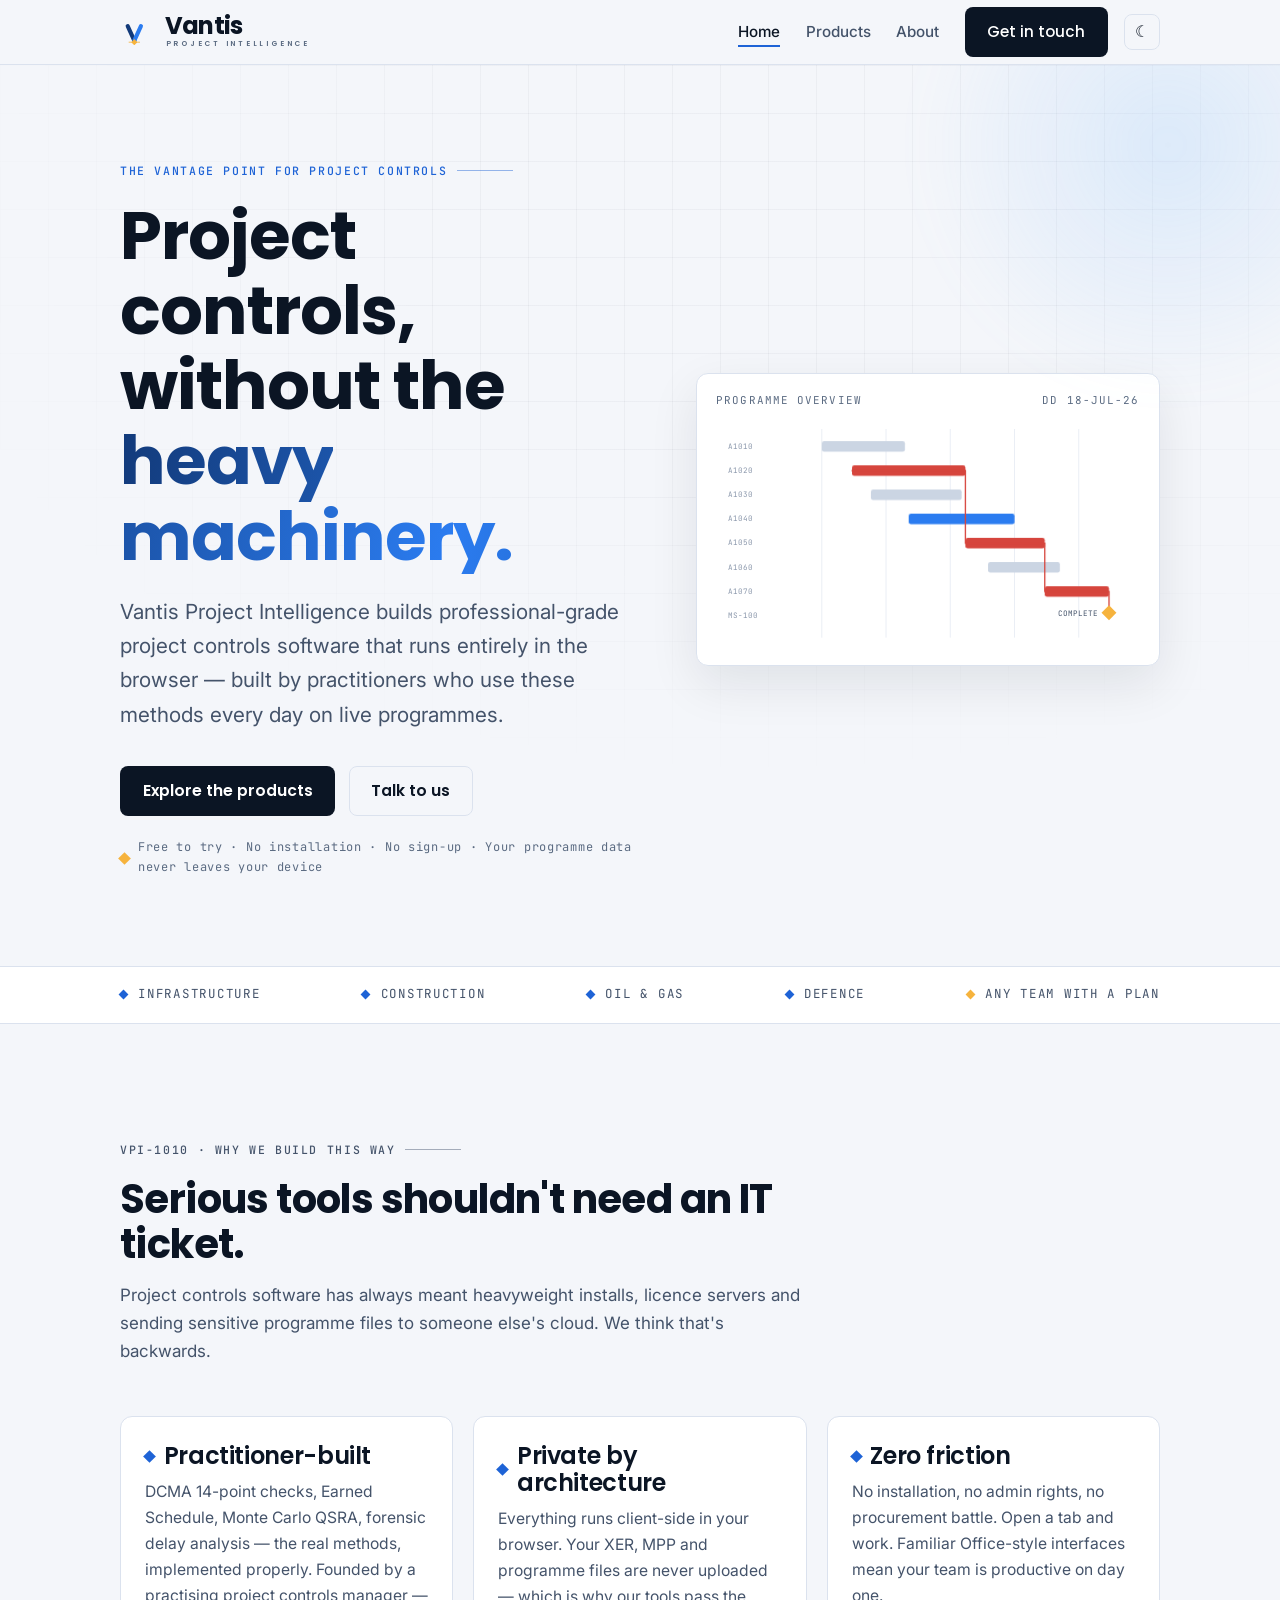
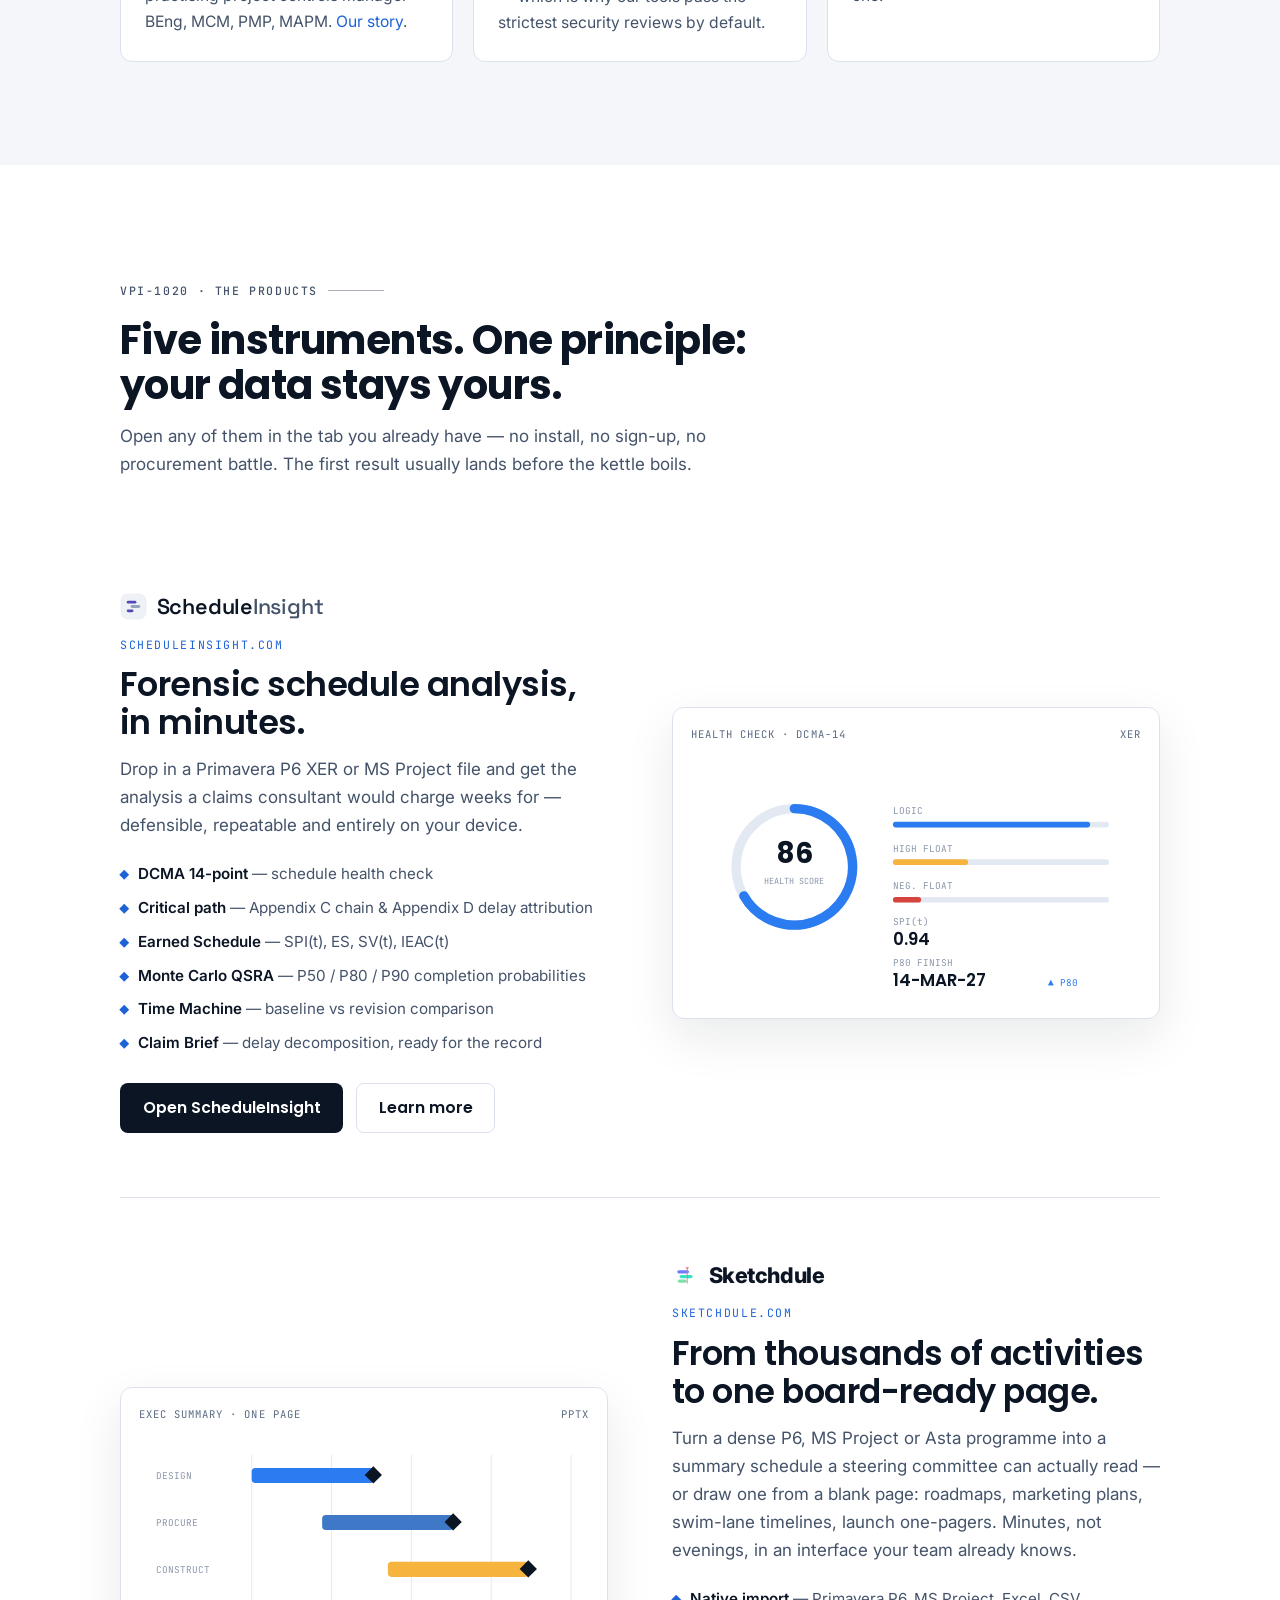
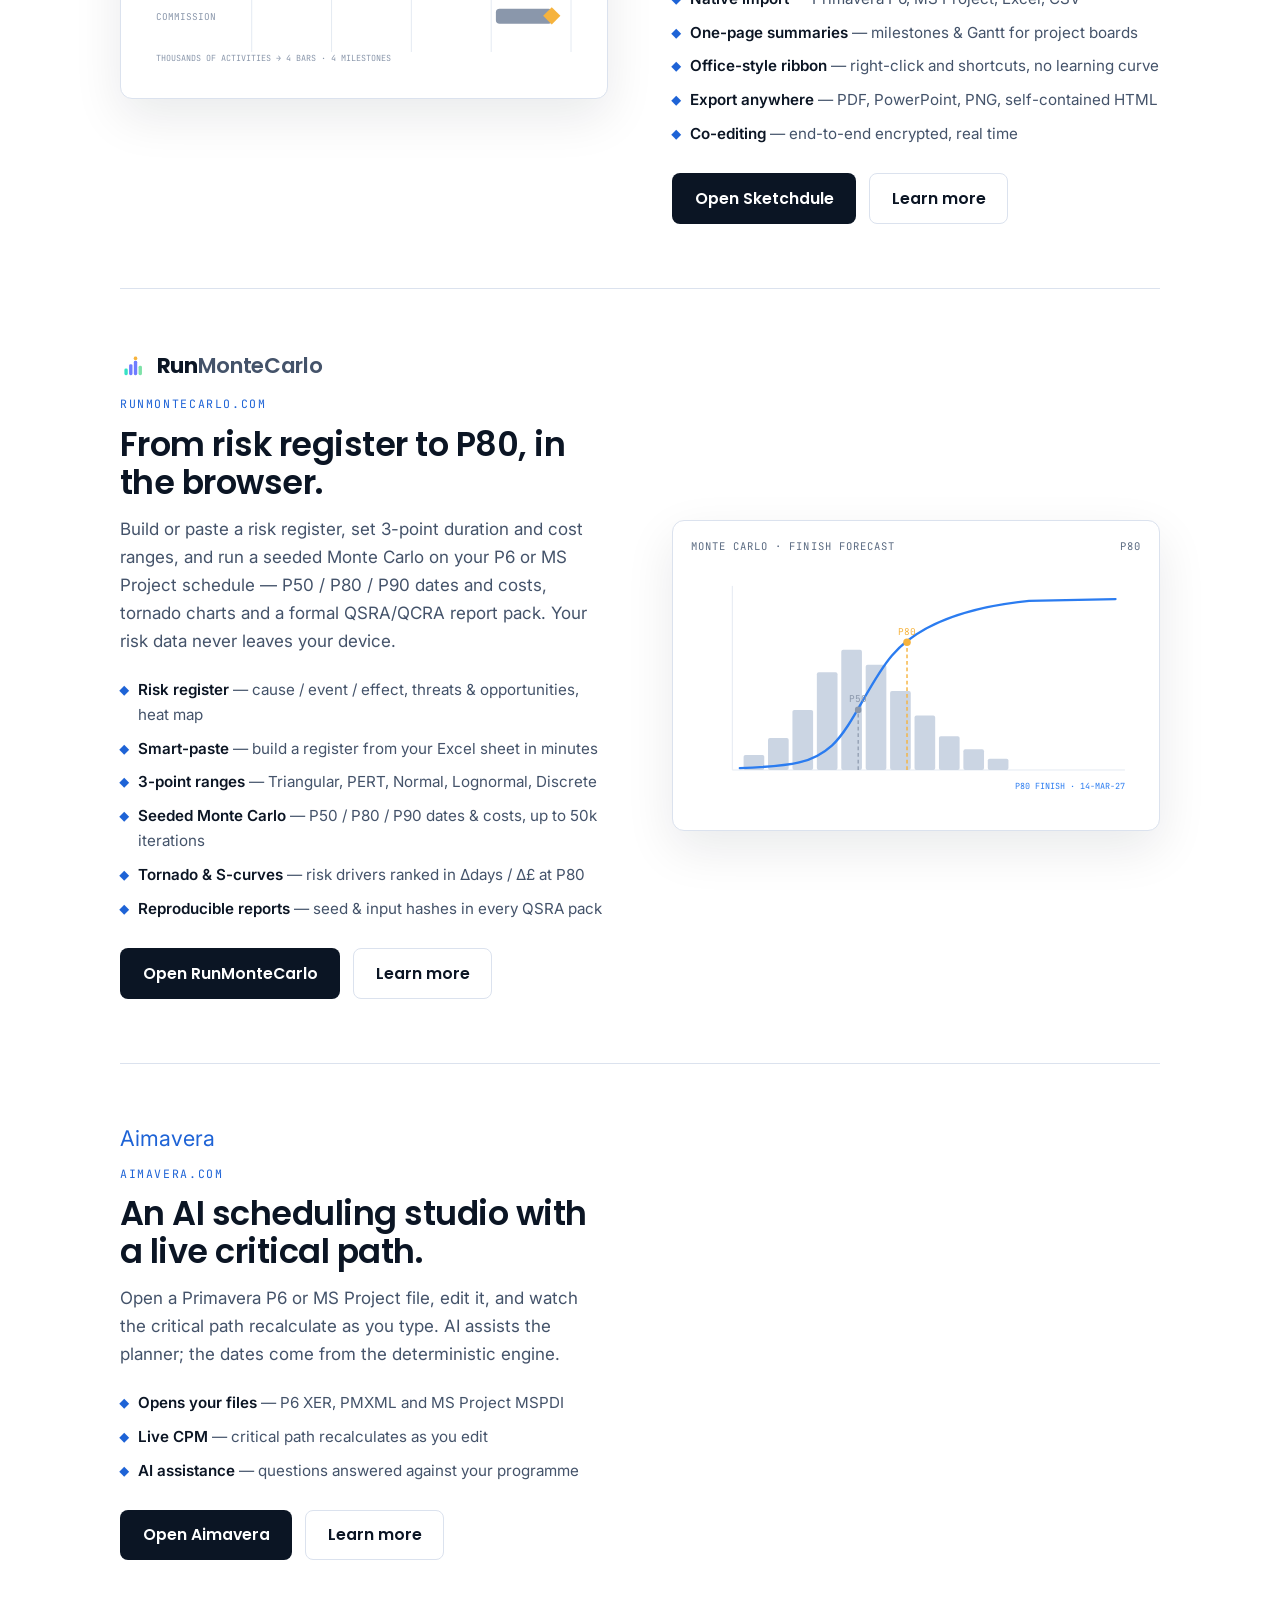
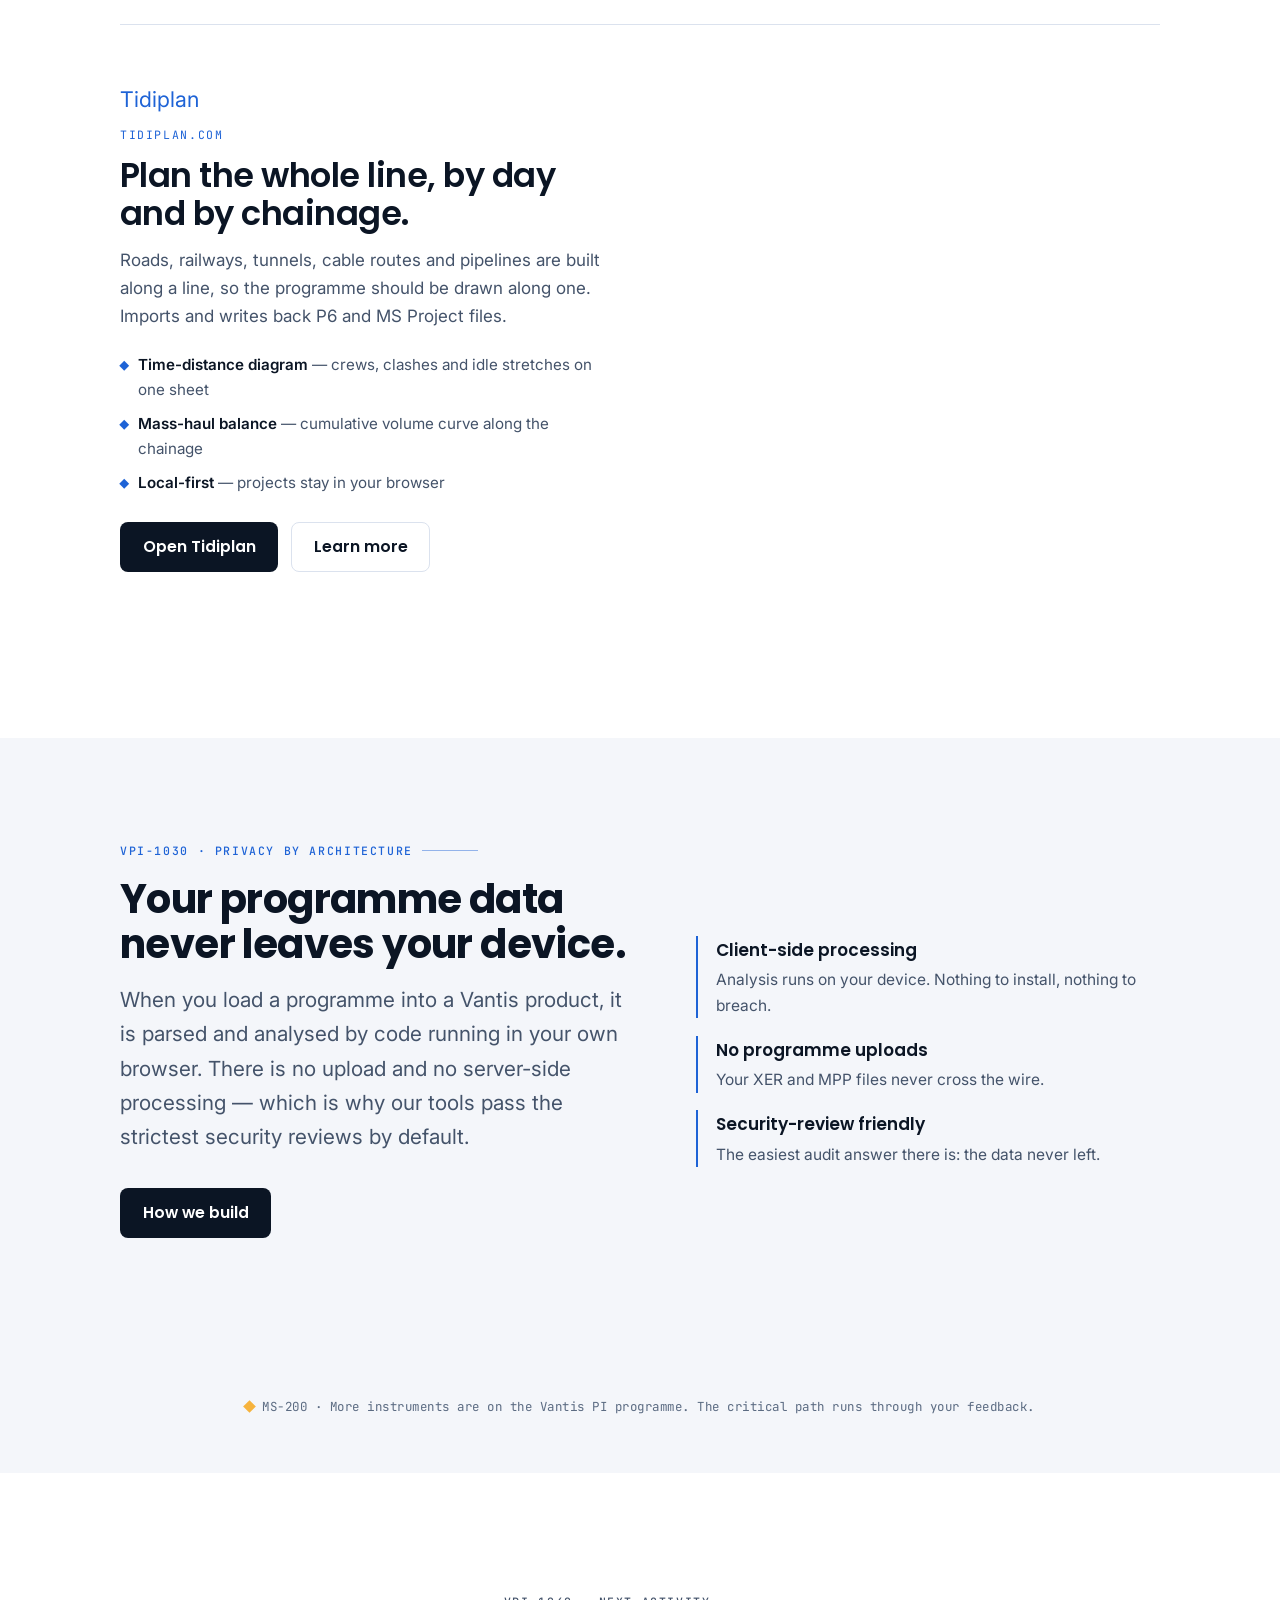
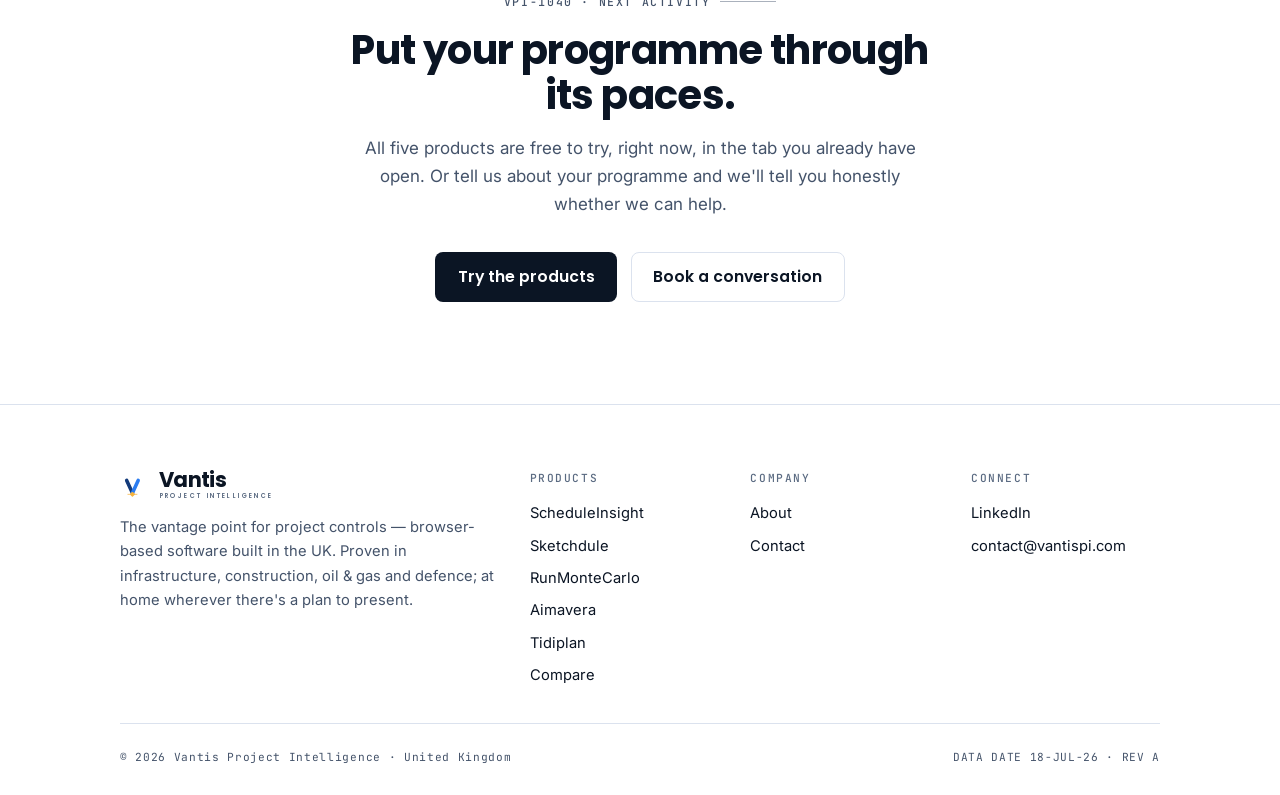
==== commit 652b5a7a: "Add Aimavera and Tidiplan to products; scheduleinsight.com domain Products tabs 04 Aimavera and 05 T" ====
--- a/index.html
+++ b/index.html
@@ -22,7 +22,7 @@
   <link rel="preconnect" href="https://fonts.googleapis.com">
   <link rel="preconnect" href="https://fonts.gstatic.com" crossorigin>
   <link href="https://fonts.googleapis.com/css2?family=Poppins:wght@500;600;700&family=Inter:wght@400;500;600;800&family=Space+Grotesk:wght@500;600&family=JetBrains+Mono:wght@400;500&display=swap" rel="stylesheet">
-  <link rel="stylesheet" href="assets/style.css?v=3">
+  <link rel="stylesheet" href="assets/style.css?v=4">
   <script type="application/ld+json">
   {
     "@context": "https://schema.org",
@@ -30,7 +30,7 @@
     "name": "Vantis Project Intelligence",
     "url": "https://vantispi.com",
     "description": "UK company delivering browser-based project controls software for infrastructure, construction, oil & gas and defence.",
-    "sameAs": ["https://scheduleinsight.co.uk", "https://sketchdule.com", "https://runmontecarlo.com"]
+    "sameAs": ["https://scheduleinsight.com", "https://sketchdule.com", "https://runmontecarlo.com", "https://aimavera.com", "https://tidiplan.com"]
   }
   </script>
 </head>
@@ -147,14 +147,14 @@
     <div class="wrap">
       <div class="section-head reveal">
         <p class="eyebrow">VPI-1020 · The products</p>
-        <h2>Three instruments. One principle: your data stays yours.</h2>
-        <p>Open either one in the tab you already have — no install, no sign-up, no procurement battle. The first result usually lands before the kettle boils.</p>
+        <h2>Five instruments. One principle: your data stays yours.</h2>
+        <p>Open any of them in the tab you already have — no install, no sign-up, no procurement battle. The first result usually lands before the kettle boils.</p>
       </div>
 
       <article class="product-panel">
         <div class="reveal">
-          <a class="product-brand" href="https://scheduleinsight.co.uk" rel="noopener" aria-label="Open ScheduleInsight"><svg class="pb-mark pb-mark--si" width="27" height="27" viewBox="0 0 56 56" aria-hidden="true"><rect x="2" y="2" width="52" height="52" rx="14" fill="var(--mk-tile, #eef1f6)" stroke="var(--mk-stroke, #e4e7ef)"/><rect x="14" y="16" width="20" height="6" rx="3" fill="var(--mk-barA, #534ab7)"/><rect x="22" y="25" width="20" height="6" rx="3" fill="var(--mk-barB, #94a3b8)"/><rect x="14" y="34" width="14" height="6" rx="3" fill="var(--mk-barA, #534ab7)"/></svg><span class="pb-name pb-name--si">Schedule<span>Insight</span></span></a>
-          <p class="product-kicker">scheduleinsight.co.uk</p>
+          <a class="product-brand" href="https://scheduleinsight.com" rel="noopener" aria-label="Open ScheduleInsight"><svg class="pb-mark pb-mark--si" width="27" height="27" viewBox="0 0 56 56" aria-hidden="true"><rect x="2" y="2" width="52" height="52" rx="14" fill="var(--mk-tile, #eef1f6)" stroke="var(--mk-stroke, #e4e7ef)"/><rect x="14" y="16" width="20" height="6" rx="3" fill="var(--mk-barA, #534ab7)"/><rect x="22" y="25" width="20" height="6" rx="3" fill="var(--mk-barB, #94a3b8)"/><rect x="14" y="34" width="14" height="6" rx="3" fill="var(--mk-barA, #534ab7)"/></svg><span class="pb-name pb-name--si">Schedule<span>Insight</span></span></a>
+          <p class="product-kicker">scheduleinsight.com</p>
           <h3>Forensic schedule analysis, in minutes.</h3>
           <p class="desc">Drop in a Primavera P6 XER or MS Project file and get the analysis a claims consultant would charge weeks for — defensible, repeatable and entirely on your device.</p>
           <ul class="feature-list">
@@ -166,7 +166,7 @@
             <li><span class="diamond" aria-hidden="true"></span><span><strong>Claim Brief</strong> — delay decomposition, ready for the record</span></li>
           </ul>
           <div class="product-ctas">
-            <a class="btn btn--primary" href="https://scheduleinsight.co.uk" rel="noopener">Open ScheduleInsight</a>
+            <a class="btn btn--primary" href="https://scheduleinsight.com" rel="noopener">Open ScheduleInsight</a>
             <a class="btn btn--ghost" href="products.html#scheduleinsight">Learn more</a>
           </div>
         </div>
@@ -286,6 +286,42 @@
           </svg>
         </figure>
       </article>
+
+      <article class="product-panel flip">
+        <div class="reveal">
+          <a class="product-brand" href="https://aimavera.com" rel="noopener" aria-label="Open Aimavera"><span class="pb-name">Aimavera</span></a>
+          <p class="product-kicker">aimavera.com</p>
+          <h3>An AI scheduling studio with a live critical path.</h3>
+          <p class="desc">Open a Primavera P6 or MS Project file, edit it, and watch the critical path recalculate as you type. AI assists the planner; the dates come from the deterministic engine.</p>
+          <ul class="feature-list">
+            <li><span class="diamond" aria-hidden="true"></span><span><strong>Opens your files</strong> — P6 XER, PMXML and MS Project MSPDI</span></li>
+            <li><span class="diamond" aria-hidden="true"></span><span><strong>Live CPM</strong> — critical path recalculates as you edit</span></li>
+            <li><span class="diamond" aria-hidden="true"></span><span><strong>AI assistance</strong> — questions answered against your programme</span></li>
+          </ul>
+          <div class="product-ctas">
+            <a class="btn btn--primary" href="https://aimavera.com" rel="noopener">Open Aimavera</a>
+            <a class="btn btn--ghost" href="products.html#aimavera">Learn more</a>
+          </div>
+        </div>
+      </article>
+
+      <article class="product-panel">
+        <div class="reveal">
+          <a class="product-brand" href="https://tidiplan.com" rel="noopener" aria-label="Open Tidiplan"><span class="pb-name">Tidiplan</span></a>
+          <p class="product-kicker">tidiplan.com</p>
+          <h3>Plan the whole line, by day and by chainage.</h3>
+          <p class="desc">Roads, railways, tunnels, cable routes and pipelines are built along a line, so the programme should be drawn along one. Imports and writes back P6 and MS Project files.</p>
+          <ul class="feature-list">
+            <li><span class="diamond" aria-hidden="true"></span><span><strong>Time-distance diagram</strong> — crews, clashes and idle stretches on one sheet</span></li>
+            <li><span class="diamond" aria-hidden="true"></span><span><strong>Mass-haul balance</strong> — cumulative volume curve along the chainage</span></li>
+            <li><span class="diamond" aria-hidden="true"></span><span><strong>Local-first</strong> — projects stay in your browser</span></li>
+          </ul>
+          <div class="product-ctas">
+            <a class="btn btn--primary" href="https://tidiplan.com" rel="noopener">Open Tidiplan</a>
+            <a class="btn btn--ghost" href="products.html#tidiplan">Learn more</a>
+          </div>
+        </div>
+      </article>
     </div>
   </section>
 
@@ -320,7 +356,7 @@
     <div class="wrap reveal">
       <p class="eyebrow" style="justify-content:center">VPI-1040 · Next activity</p>
       <h2>Put your programme through its paces.</h2>
-      <p>All three products are free to try, right now, in the tab you already have open. Or tell us about your programme and we'll tell you honestly whether we can help.</p>
+      <p>All five products are free to try, right now, in the tab you already have open. Or tell us about your programme and we'll tell you honestly whether we can help.</p>
       <div class="hero-ctas">
         <a class="btn btn--primary" href="products.html">Try the products</a>
         <a class="btn btn--ghost" href="contact.html">Book a conversation</a>
@@ -340,9 +376,11 @@
       <div>
         <h4>Products</h4>
         <ul>
-          <li><a href="https://scheduleinsight.co.uk" rel="noopener">ScheduleInsight</a></li>
+          <li><a href="https://scheduleinsight.com" rel="noopener">ScheduleInsight</a></li>
           <li><a href="https://sketchdule.com" rel="noopener">Sketchdule</a></li>
           <li><a href="https://runmontecarlo.com" rel="noopener">RunMonteCarlo</a></li>
+          <li><a href="https://aimavera.com" rel="noopener">Aimavera</a></li>
+          <li><a href="https://tidiplan.com" rel="noopener">Tidiplan</a></li>
           <li><a href="products.html">Compare</a></li>
         </ul>
       </div>
@@ -368,6 +406,6 @@
   </div>
 </footer>
 
-<script src="assets/main.js" defer></script>
+<script src="assets/main.js?v=4" defer></script>
 </body>
 </html>
--- a/assets/style.css
+++ b/assets/style.css
@@ -675,30 +675,57 @@
 [data-theme="dark"] .btn--primary:hover { box-shadow: 0 6px 22px rgba(109, 178, 255, 0.3); }
 [data-theme="dark"] .site-nav a.btn--primary { color: #0b1524; }
 
-
 /* ---------- Product tabs (products page) ---------- */
 .product-tabs-bar {
   position: sticky; top: 63px; z-index: 30;
-  background: color-mix(in srgb, var(--paper) 90%, transparent);
-  backdrop-filter: blur(10px); -webkit-backdrop-filter: blur(10px);
-  border-top: 1px solid var(--line); border-bottom: 1px solid var(--line);
-  padding-block: 0.85rem;
-}
-.product-tabs { display: flex; flex-wrap: wrap; gap: 0.5rem; }
+  background: color-mix(in srgb, var(--paper) 92%, transparent);
+  -webkit-backdrop-filter: saturate(180%) blur(12px);
+  backdrop-filter: saturate(180%) blur(12px);
+  border-bottom: 1px solid var(--line);
+  padding-block: 0.7rem;
+}
+.product-tabs {
+  display: inline-flex;
+  gap: 0.25rem;
+  max-width: 100%;
+  padding: 0.3rem;
+  background: color-mix(in srgb, var(--ink) 4%, var(--paper-raised));
+  border: 1px solid var(--line);
+  border-radius: 999px;
+  overflow-x: auto;
+  scrollbar-width: none;
+}
+.product-tabs::-webkit-scrollbar { display: none; }
 .ptab {
-  display: inline-flex; align-items: center; gap: 0.5rem;
-  font-family: var(--font-display); font-weight: 600; font-size: 0.98rem;
-  color: var(--ink-soft); background: var(--paper-raised);
-  border: 1px solid var(--line); border-radius: 10px;
-  padding: 0.6rem 1.1rem; cursor: pointer;
-  transition: transform 120ms ease, border-color 120ms ease, background 120ms ease, color 120ms ease;
-}
-.ptab:hover { transform: translateY(-1px); border-color: var(--ink-faint); color: var(--ink); }
-.ptab .ptab-num { font-family: var(--font-mono); font-size: 0.72rem; font-weight: 500; letter-spacing: 0.08em; color: var(--ink-faint); }
-.ptab[aria-selected="true"] { background: var(--ink); border-color: var(--ink); color: var(--paper-raised); }
-.ptab[aria-selected="true"] .ptab-num { color: var(--paper-raised); opacity: 0.65; }
-.ptab:focus-visible { outline: 2px solid var(--blue); outline-offset: 2px; }
-[data-theme="dark"] .ptab[aria-selected="true"] { background: var(--blue-bright); border-color: var(--blue-bright); color: #0b1524; }
-[data-theme="dark"] .ptab[aria-selected="true"] .ptab-num { color: #0b1524; }
+  display: inline-flex; align-items: center; gap: 0.5rem; flex: none;
+  font-family: var(--font-display); font-weight: 600; font-size: 0.95rem;
+  color: var(--ink-soft); background: transparent;
+  border: 0; border-radius: 999px;
+  padding: 0.6rem 1.25rem; cursor: pointer; white-space: nowrap;
+  transition: color 180ms ease, background 180ms ease, box-shadow 180ms ease;
+}
+.ptab:hover { color: var(--ink); background: color-mix(in srgb, var(--ink) 7%, transparent); }
+.ptab .ptab-num {
+  font-family: var(--font-mono); font-size: 0.7rem; font-weight: 500;
+  letter-spacing: 0.05em; opacity: 0.6;
+}
+.ptab[aria-selected="true"] {
+  color: #ffffff;
+  background: var(--blue);
+  box-shadow: 0 6px 18px color-mix(in srgb, var(--blue) 38%, transparent);
+}
+.ptab[aria-selected="true"] .ptab-num { opacity: 0.78; }
+.ptab:focus-visible { outline: 2px solid var(--blue); outline-offset: 3px; }
+[data-theme="dark"] .product-tabs { background: color-mix(in srgb, #ffffff 5%, var(--paper-raised)); }
+[data-theme="dark"] .ptab[aria-selected="true"] {
+  color: #06111f;
+  background: var(--blue-bright);
+  box-shadow: 0 6px 20px color-mix(in srgb, var(--blue-bright) 32%, transparent);
+}
+.product-tabpanel { padding-top: clamp(1.35rem, 2.5vw, 2rem); }
 .product-tabpanel[hidden] { display: none; }
 .product-tabpanel:focus { outline: none; }
+@media (max-width: 560px) {
+  .product-tabs { width: 100%; }
+  .ptab { flex: 1 1 0; justify-content: center; padding-inline: 0.7rem; }
+}
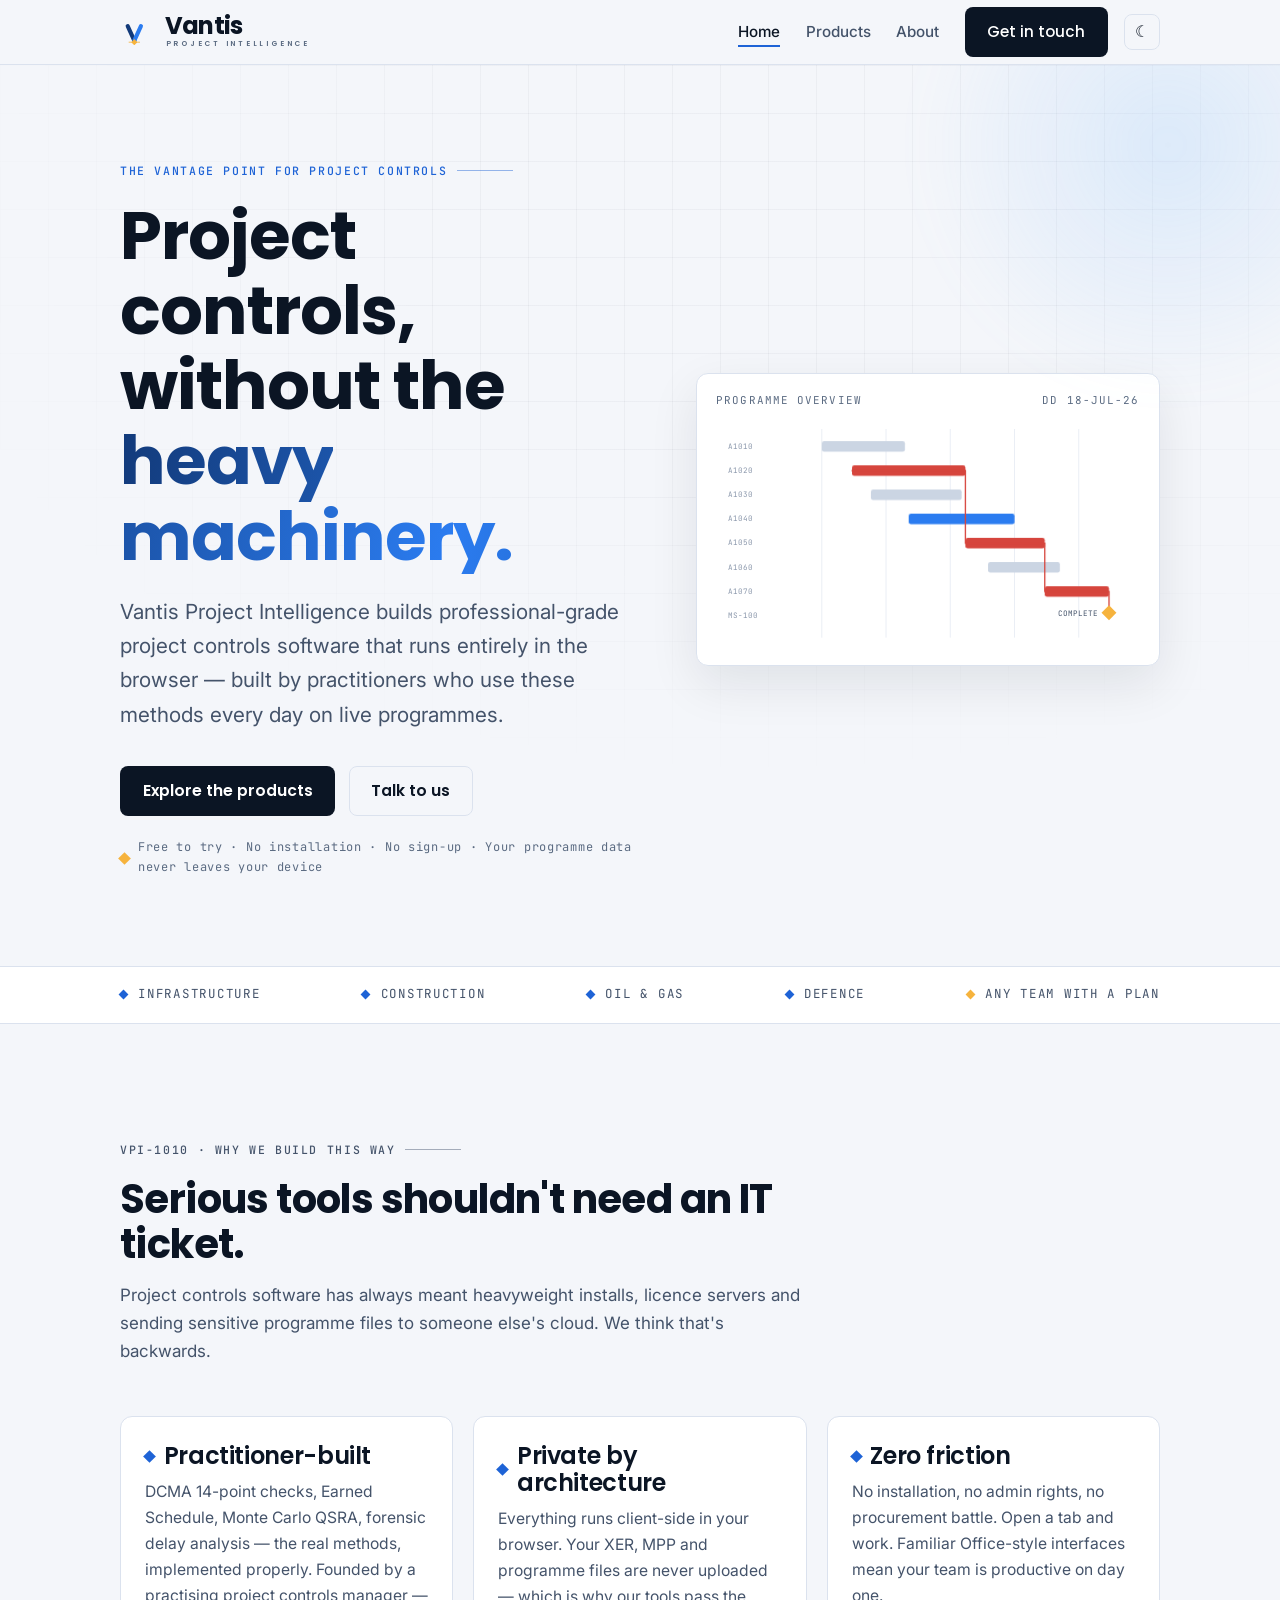
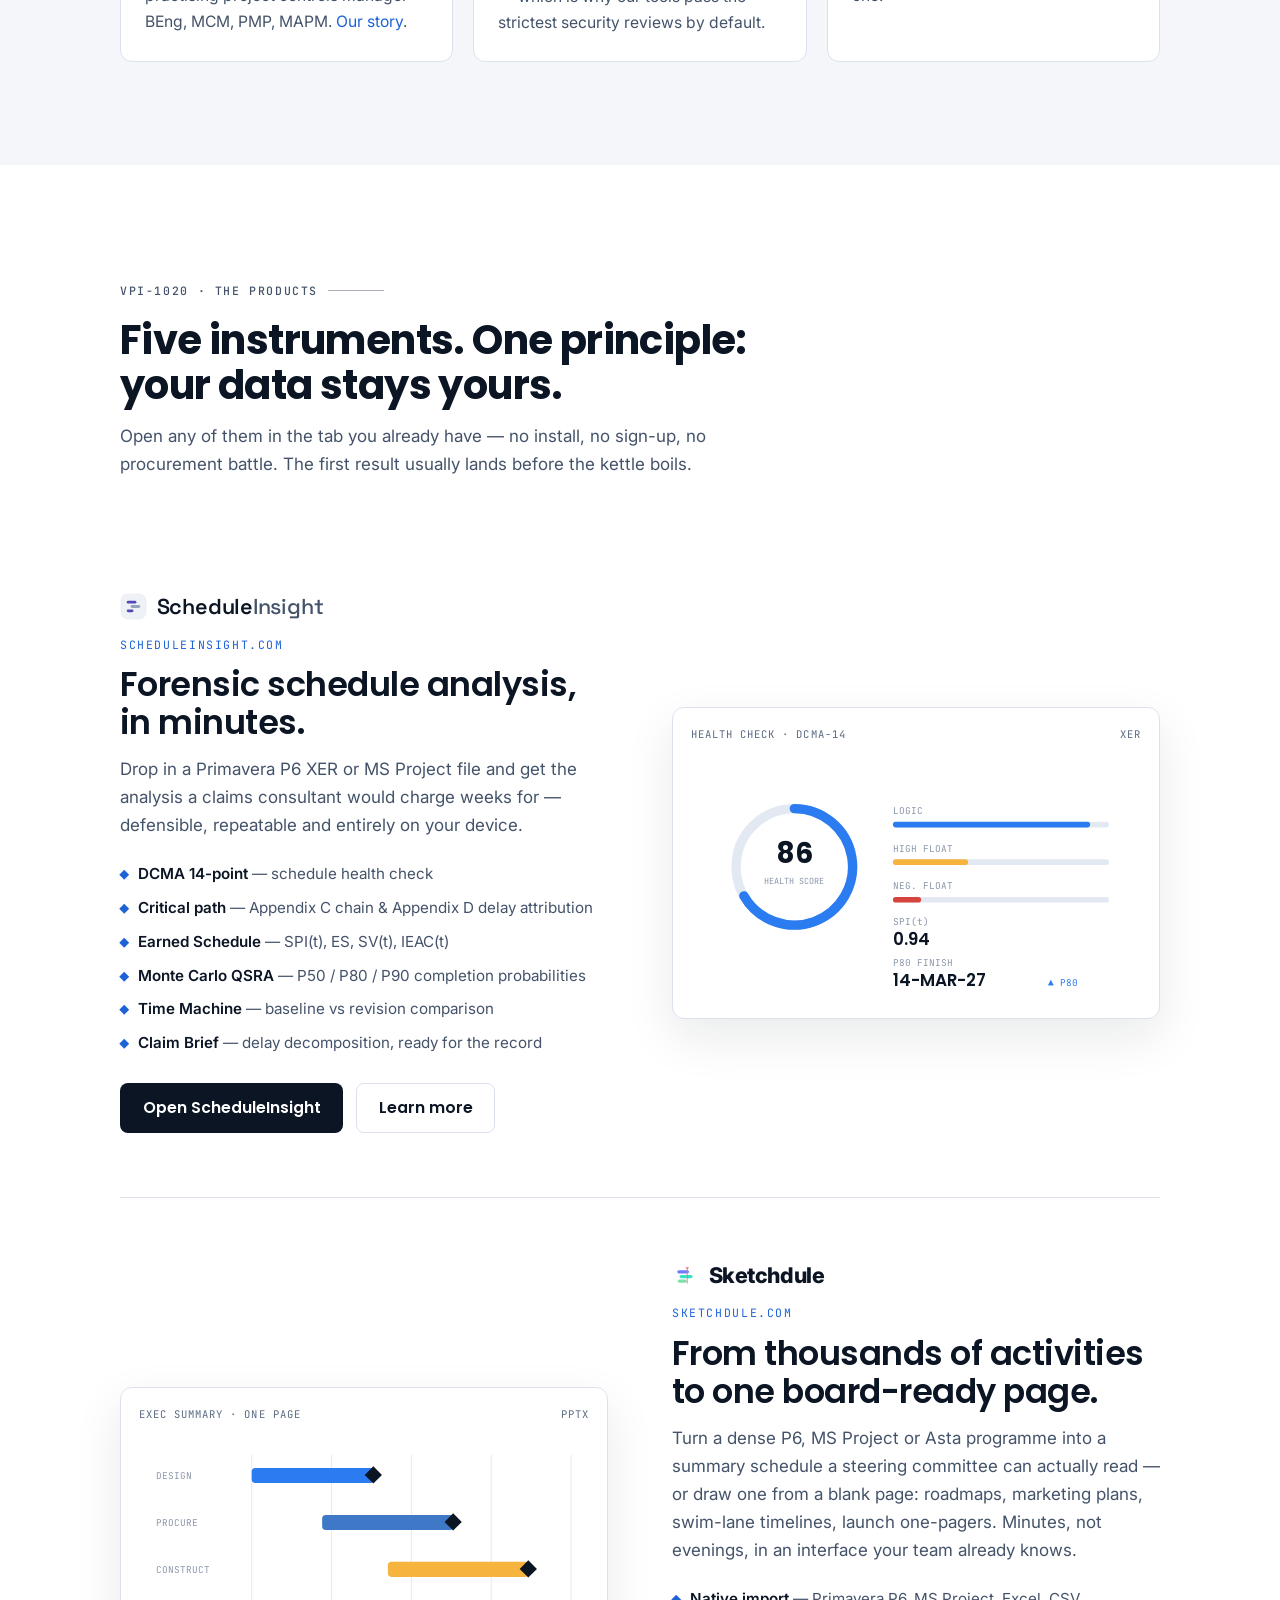
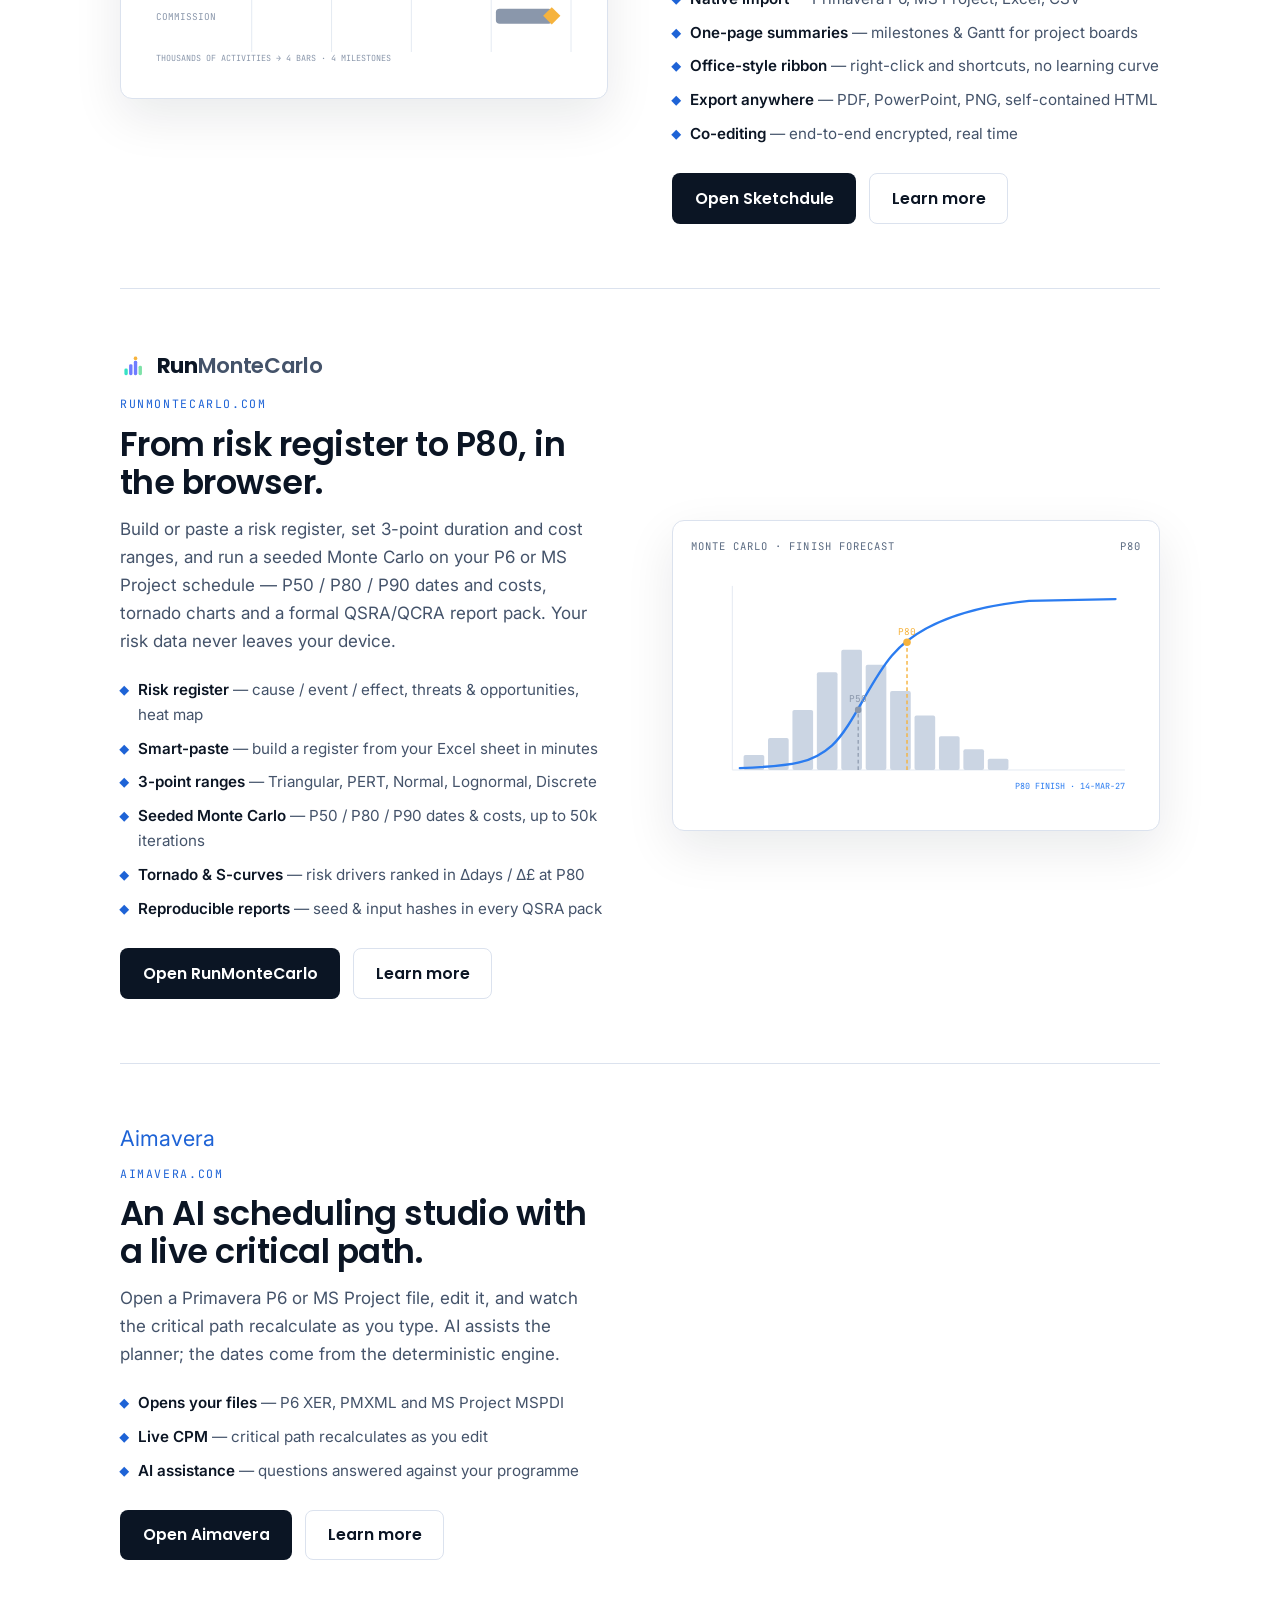
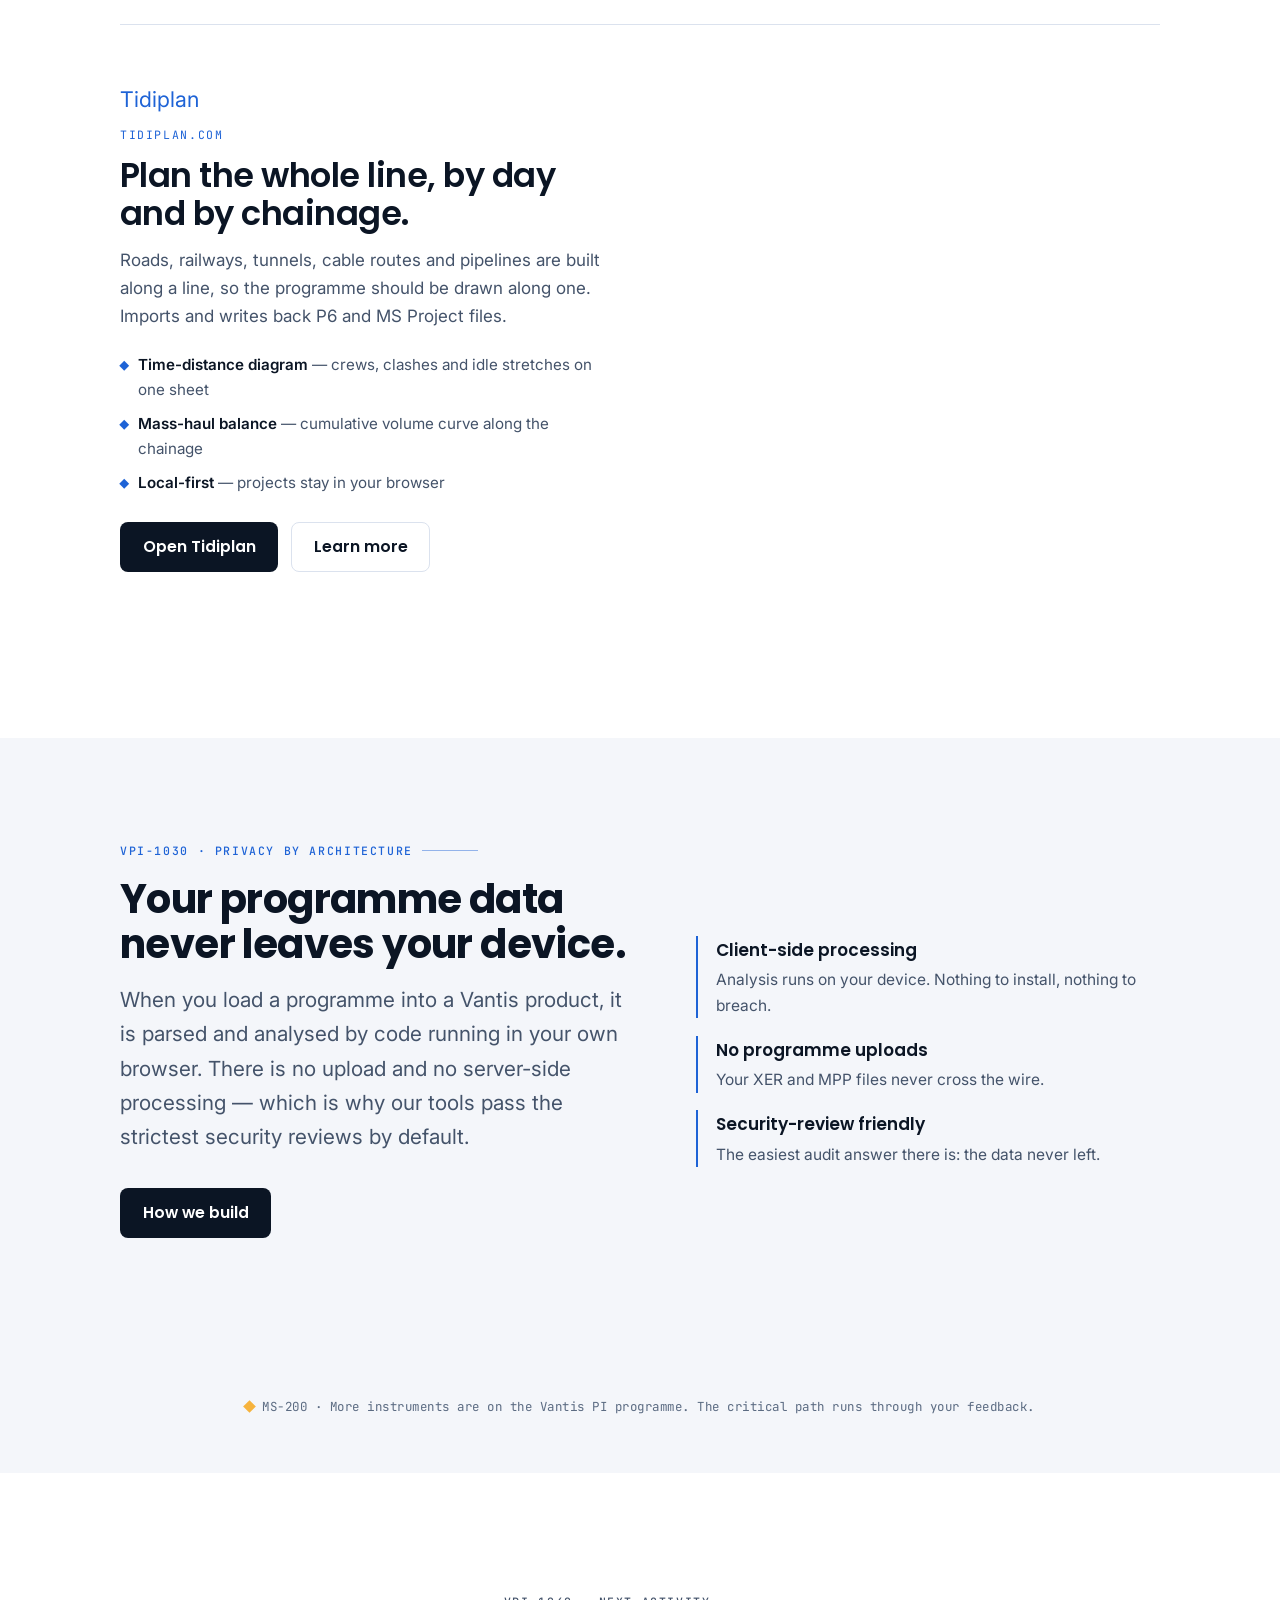
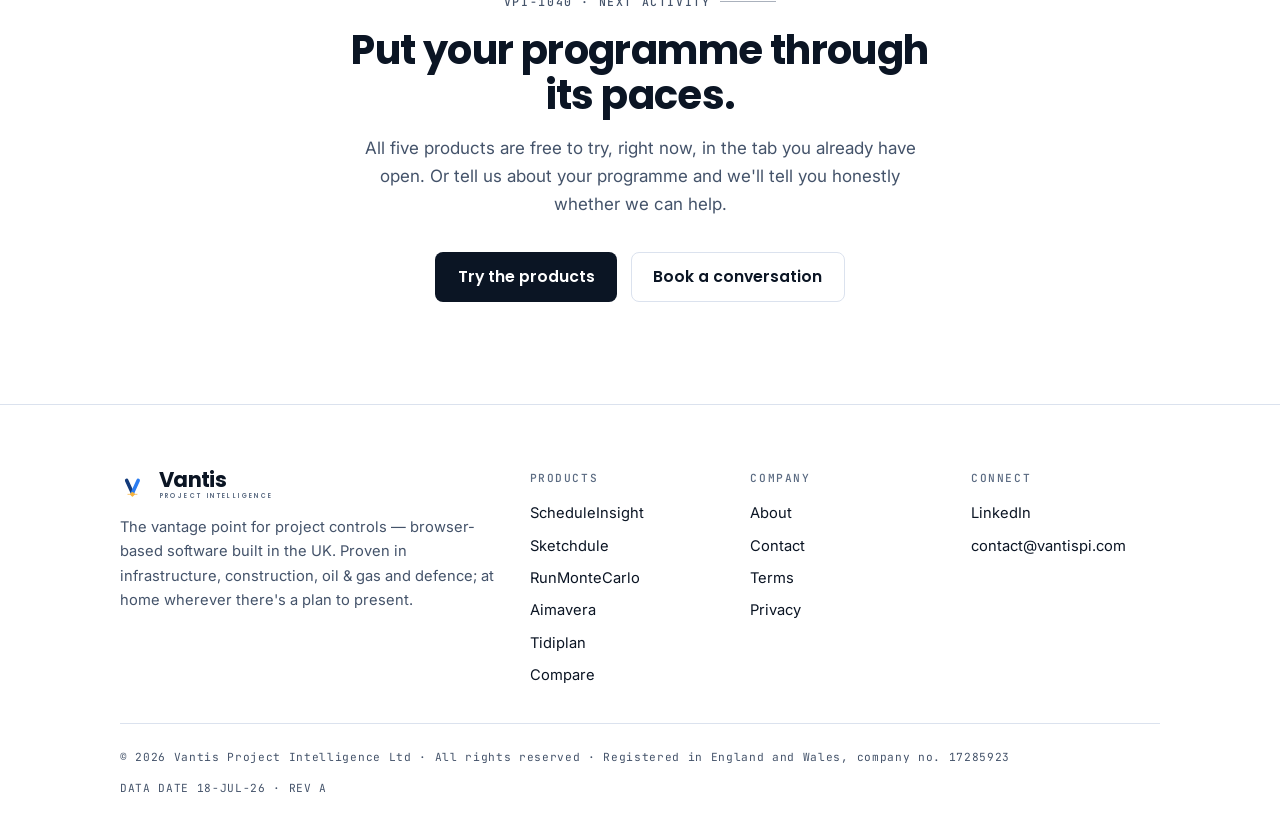
==== commit cfdf8b6a: "Add Terms and Privacy pages; all-rights-reserved footer" ====
--- a/index.html
+++ b/index.html
@@ -389,6 +389,8 @@
         <ul>
           <li><a href="about.html">About</a></li>
           <li><a href="contact.html">Contact</a></li>
+          <li><a href="terms.html">Terms</a></li>
+          <li><a href="privacy.html">Privacy</a></li>
         </ul>
       </div>
       <div>
@@ -400,7 +402,7 @@
       </div>
     </div>
     <div class="footer-meta">
-      <span>© 2026 Vantis Project Intelligence · United Kingdom</span>
+      <span>© 2026 Vantis Project Intelligence Ltd · All rights reserved · Registered in England and Wales, company no. 17285923</span>
       <span>DATA DATE 18-JUL-26 · REV A</span>
     </div>
   </div>
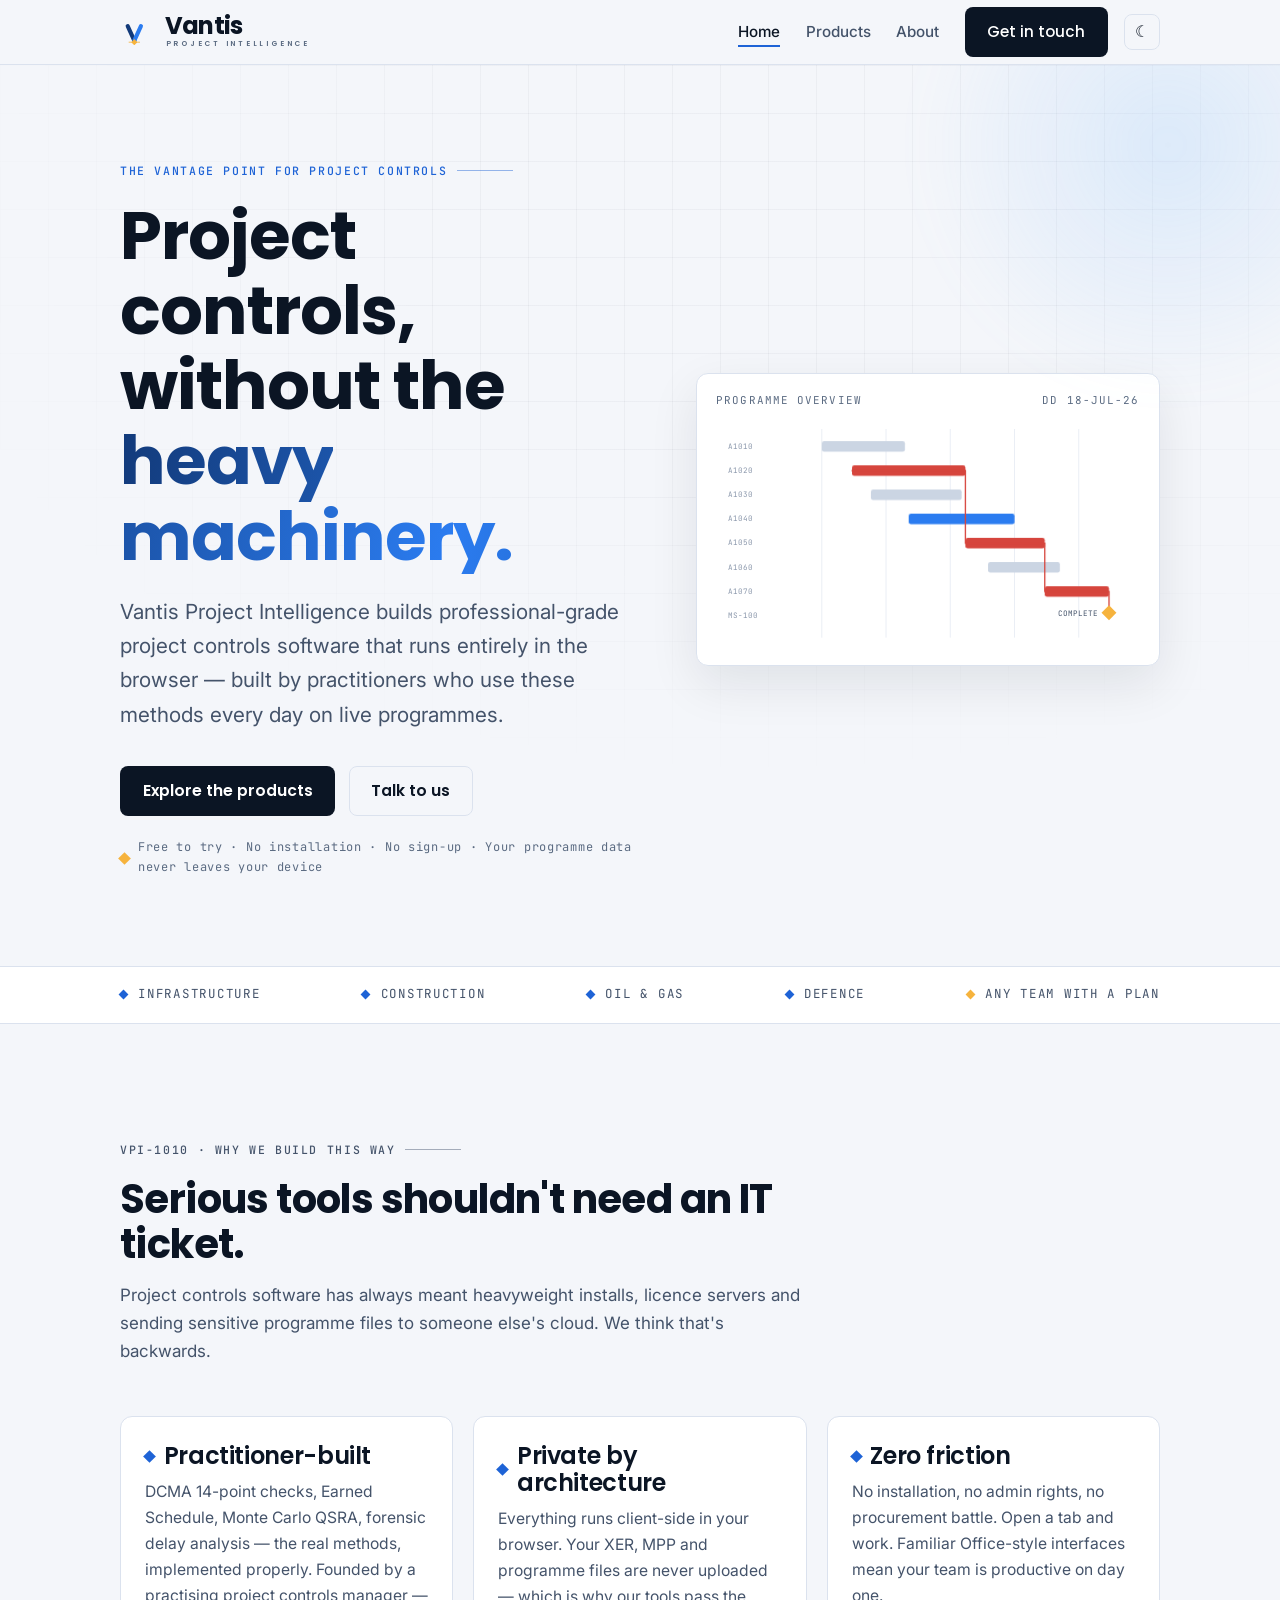
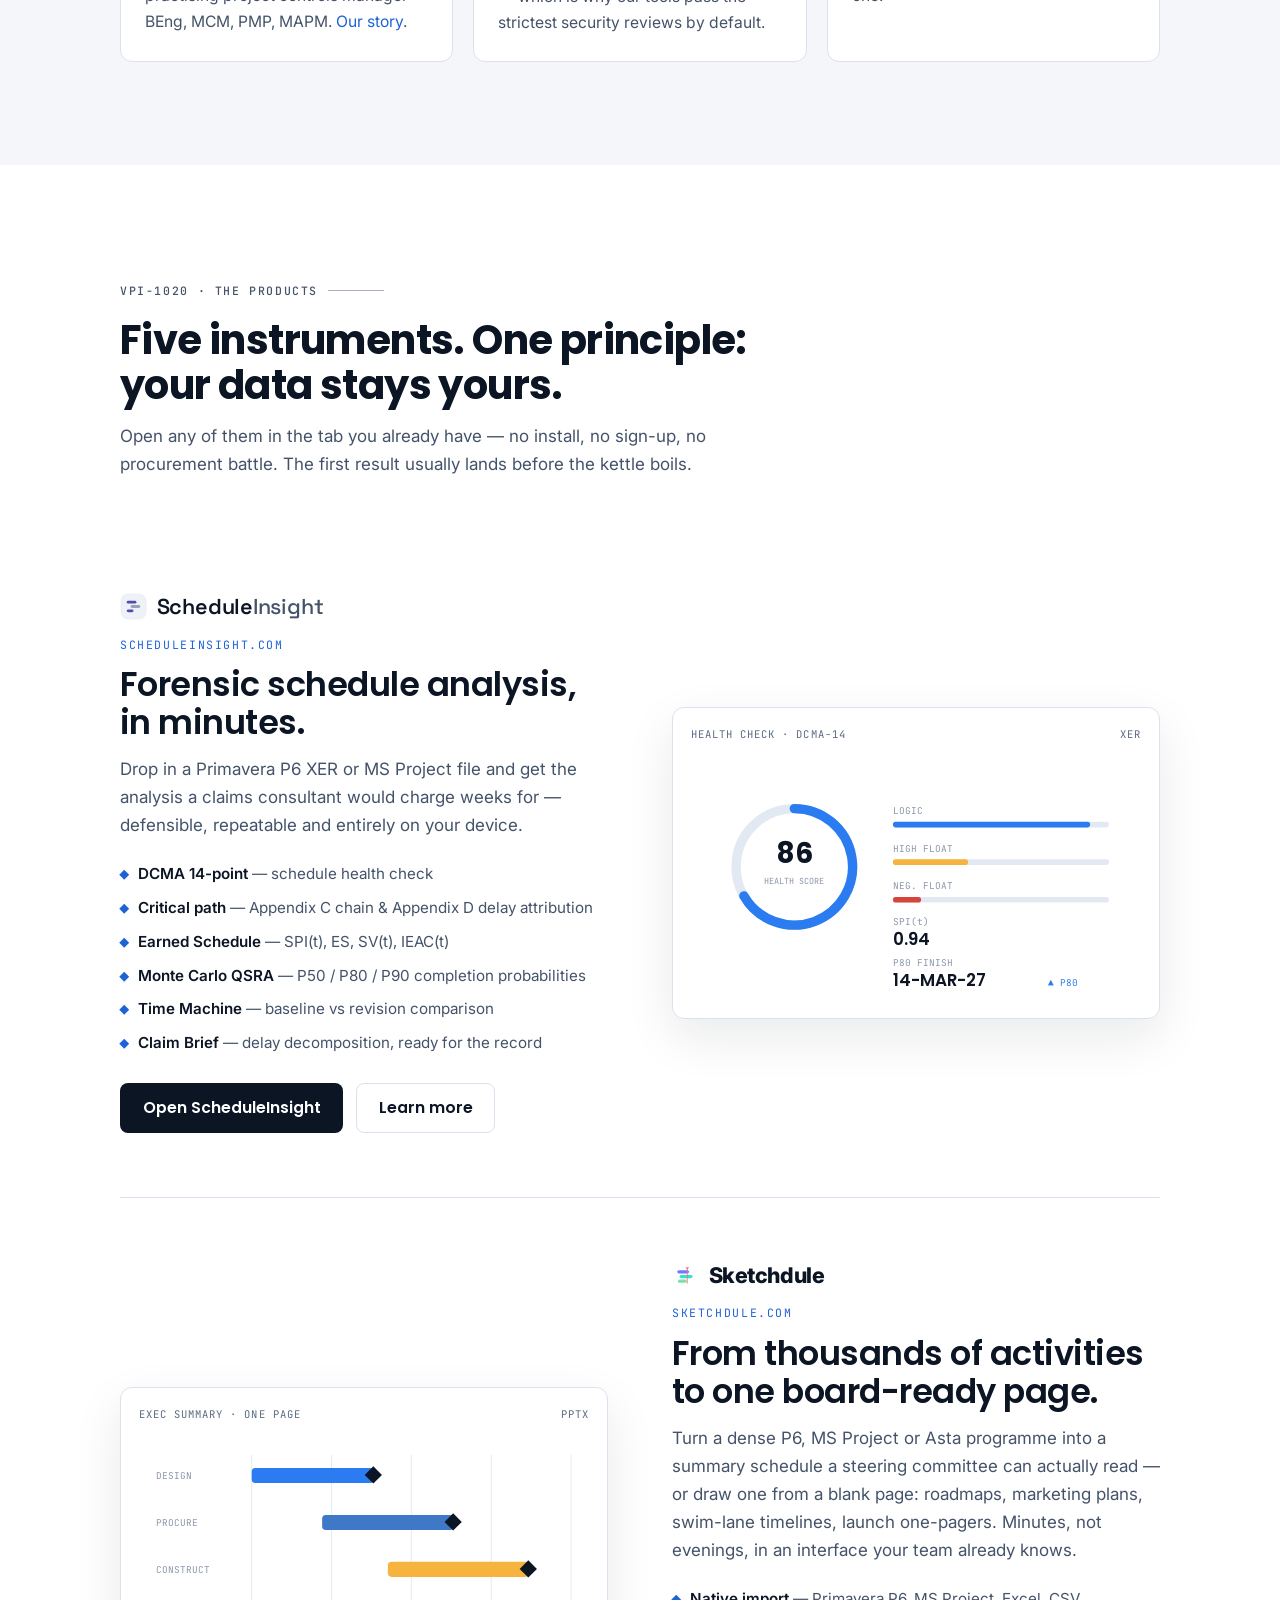
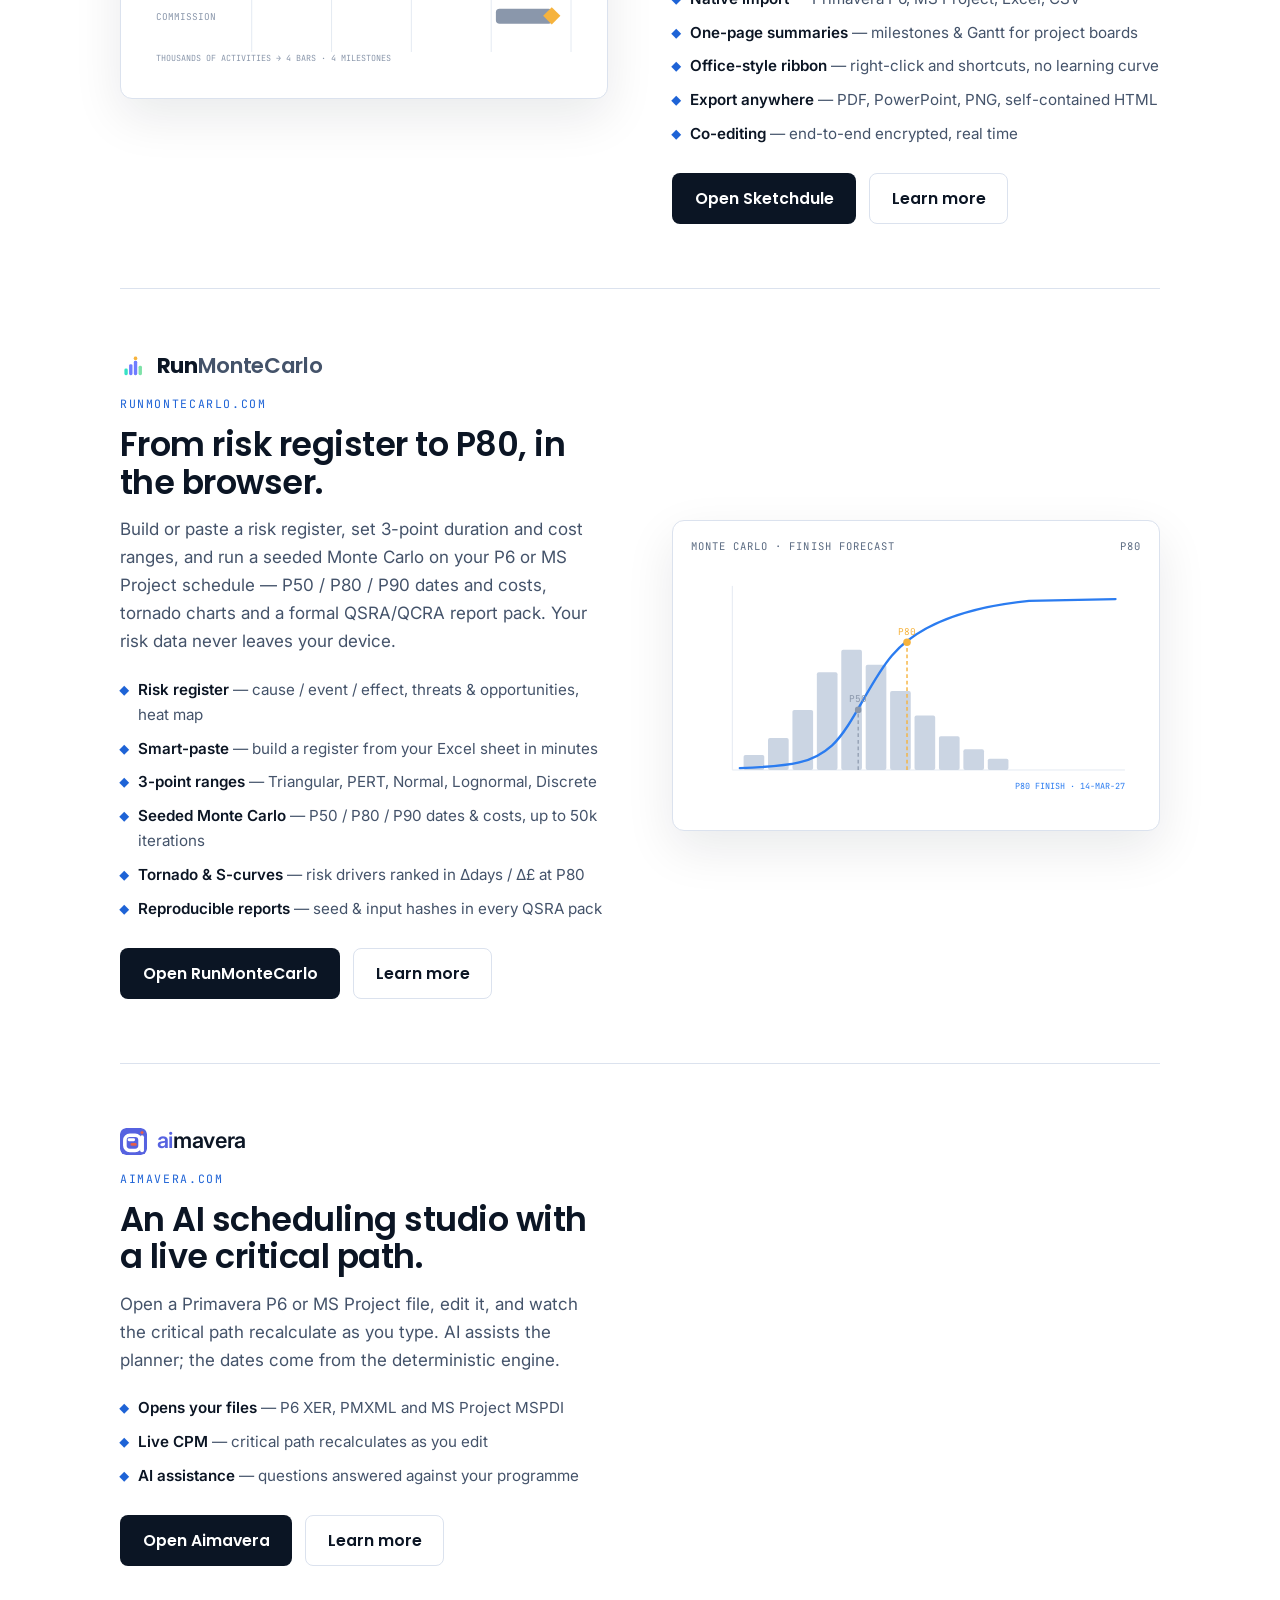
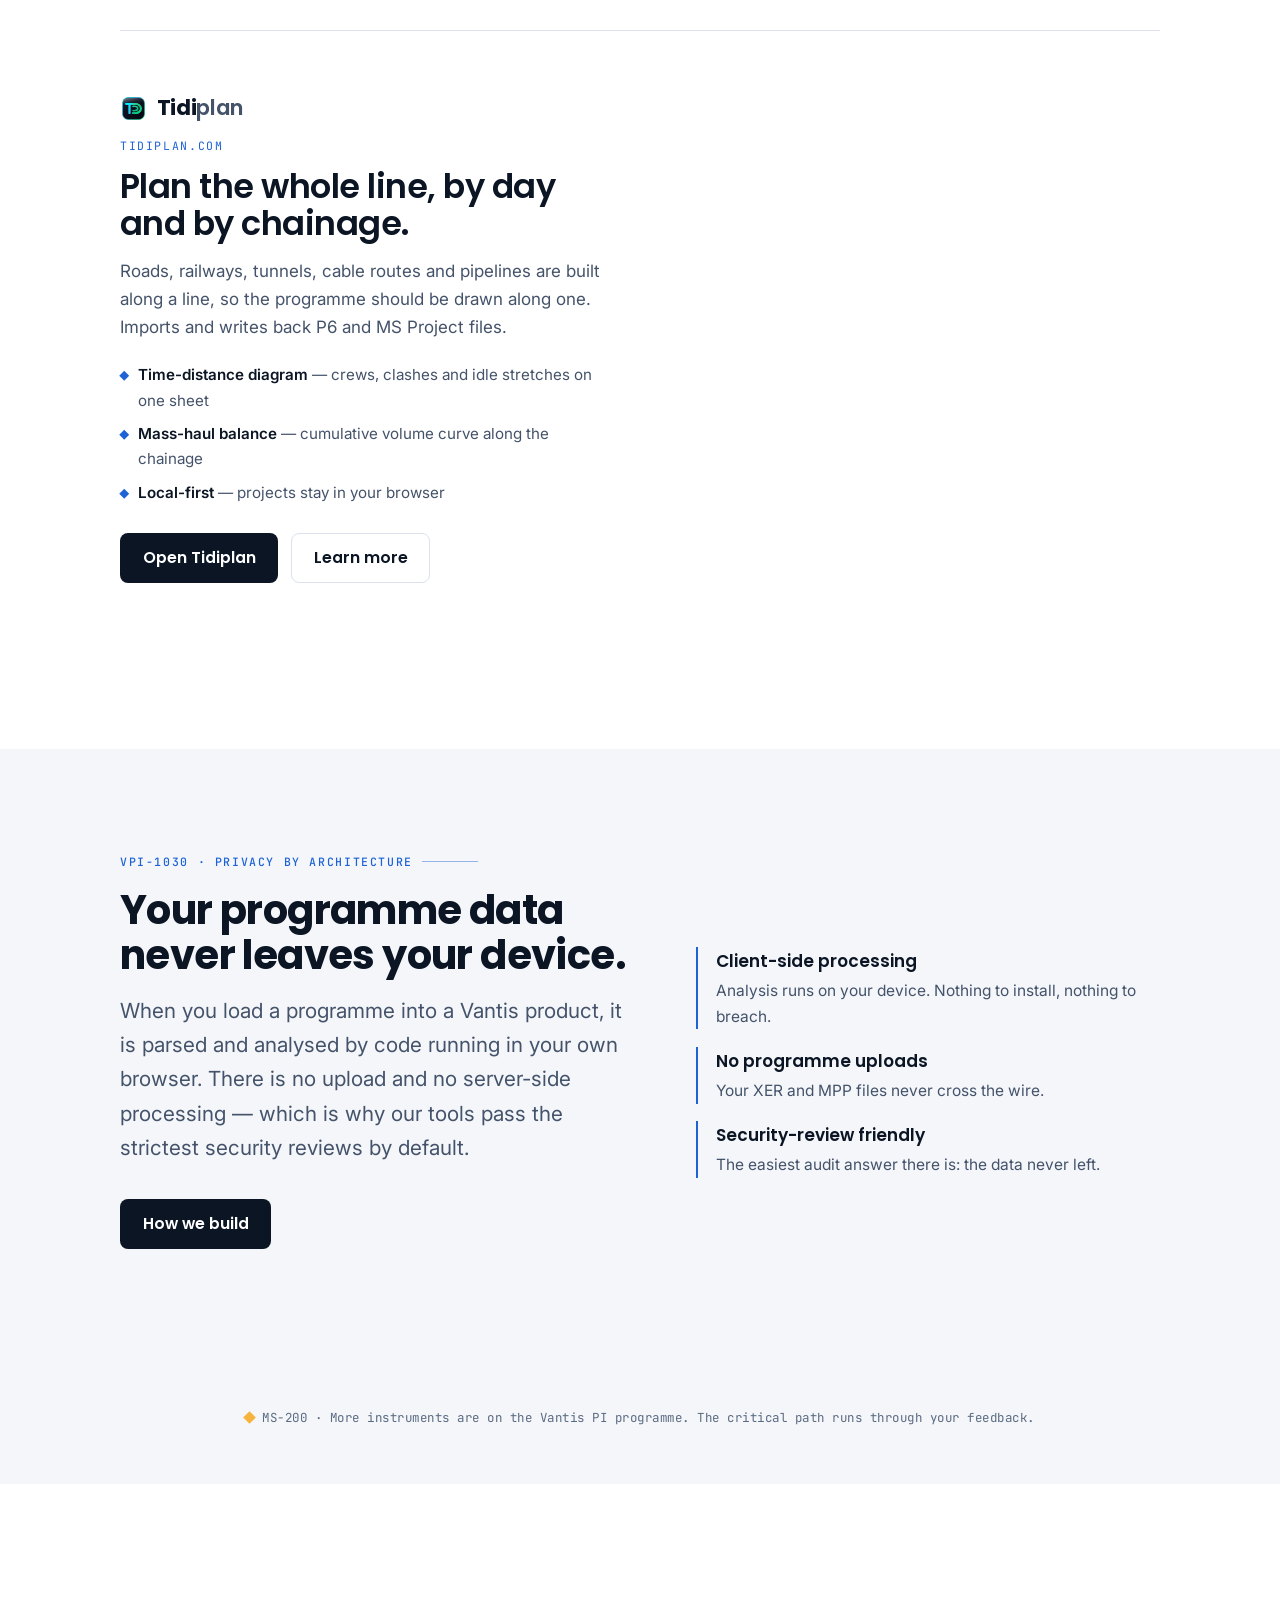
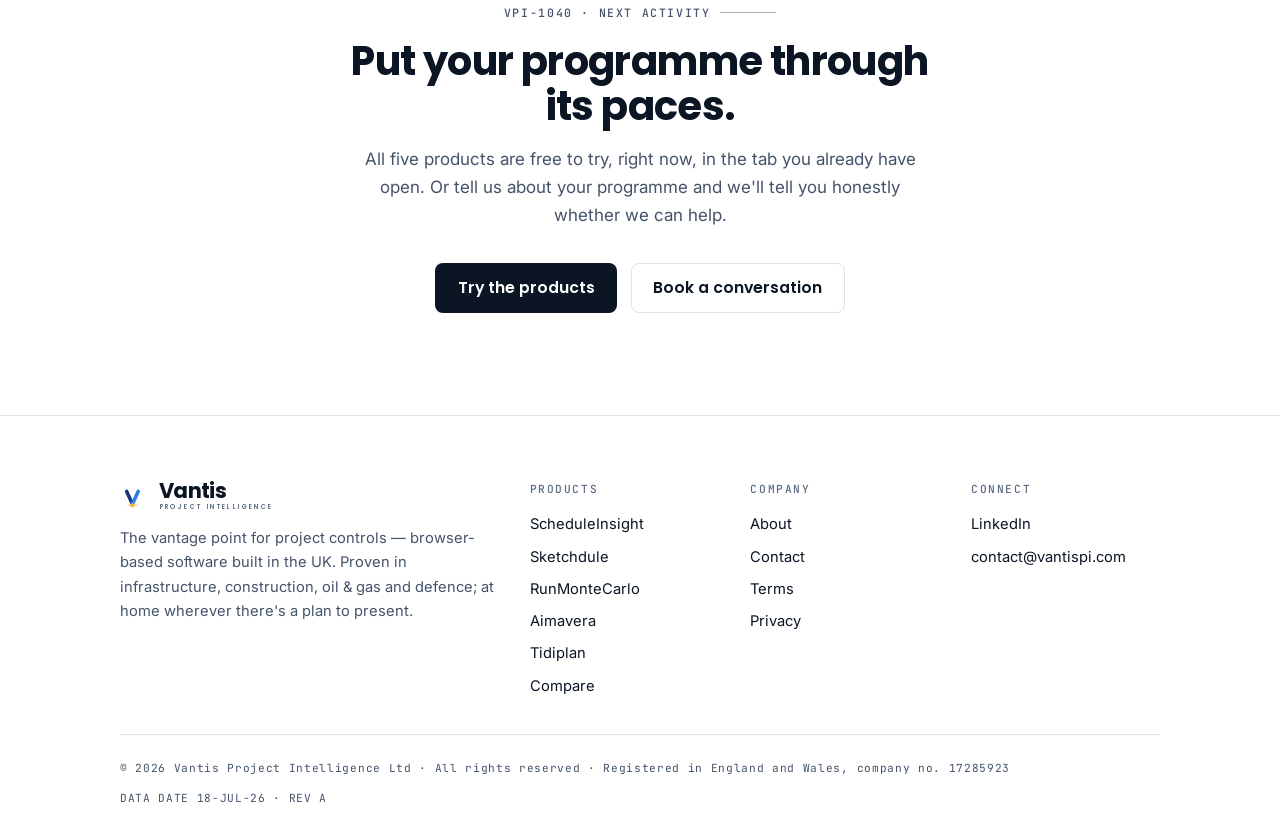
==== commit ea0eed78: "Products: Aimavera and Tidiplan logos and wordmarks" ====
--- a/index.html
+++ b/index.html
@@ -22,7 +22,7 @@
   <link rel="preconnect" href="https://fonts.googleapis.com">
   <link rel="preconnect" href="https://fonts.gstatic.com" crossorigin>
   <link href="https://fonts.googleapis.com/css2?family=Poppins:wght@500;600;700&family=Inter:wght@400;500;600;800&family=Space+Grotesk:wght@500;600&family=JetBrains+Mono:wght@400;500&display=swap" rel="stylesheet">
-  <link rel="stylesheet" href="assets/style.css?v=4">
+  <link rel="stylesheet" href="assets/style.css?v=5">
   <script type="application/ld+json">
   {
     "@context": "https://schema.org",
@@ -289,7 +289,7 @@
 
       <article class="product-panel flip">
         <div class="reveal">
-          <a class="product-brand" href="https://aimavera.com" rel="noopener" aria-label="Open Aimavera"><span class="pb-name">Aimavera</span></a>
+          <a class="product-brand" href="https://aimavera.com" rel="noopener" aria-label="Open Aimavera"><img class="pb-mark" src="assets/brand/aimavera-mark.svg" width="27" height="27" alt="" aria-hidden="true"><span class="pb-name pb-name--aim"><b>ai</b>mavera</span></a>
           <p class="product-kicker">aimavera.com</p>
           <h3>An AI scheduling studio with a live critical path.</h3>
           <p class="desc">Open a Primavera P6 or MS Project file, edit it, and watch the critical path recalculate as you type. AI assists the planner; the dates come from the deterministic engine.</p>
@@ -307,7 +307,7 @@
 
       <article class="product-panel">
         <div class="reveal">
-          <a class="product-brand" href="https://tidiplan.com" rel="noopener" aria-label="Open Tidiplan"><span class="pb-name">Tidiplan</span></a>
+          <a class="product-brand" href="https://tidiplan.com" rel="noopener" aria-label="Open Tidiplan"><img class="pb-mark" src="assets/brand/tidiplan-mark.svg" width="27" height="27" alt="" aria-hidden="true"><span class="pb-name pb-name--tid">Tidi<span>plan</span></span></a>
           <p class="product-kicker">tidiplan.com</p>
           <h3>Plan the whole line, by day and by chainage.</h3>
           <p class="desc">Roads, railways, tunnels, cable routes and pipelines are built along a line, so the programme should be drawn along one. Imports and writes back P6 and MS Project files.</p>
--- a/assets/style.css
+++ b/assets/style.css
@@ -477,6 +477,12 @@
 .pb-name--sk { font-family: var(--font-body); font-weight: 800; letter-spacing: -0.02em; color: var(--ink); }
 .pb-name--rmc { font-family: var(--font-display); font-weight: 700; letter-spacing: -0.015em; color: var(--ink); }
 .pb-name--rmc span { color: var(--ink-soft); font-weight: 600; }
+.pb-name--aim { font-family: var(--font-body); font-weight: 600; letter-spacing: -0.015em; color: var(--ink); }
+.pb-name--aim b { font-weight: 600; color: #5662e0; }
+[data-theme="dark"] .pb-name--aim b { color: #6e7bff; }
+.pb-name--tid { font-family: var(--font-display); font-weight: 700; letter-spacing: -0.015em; color: var(--ink); }
+.pb-name--tid span { color: var(--ink-soft); font-weight: 600; }
+.pb-mark { border-radius: 6px; }
 
 /* ---------- CTA band ---------- */
 
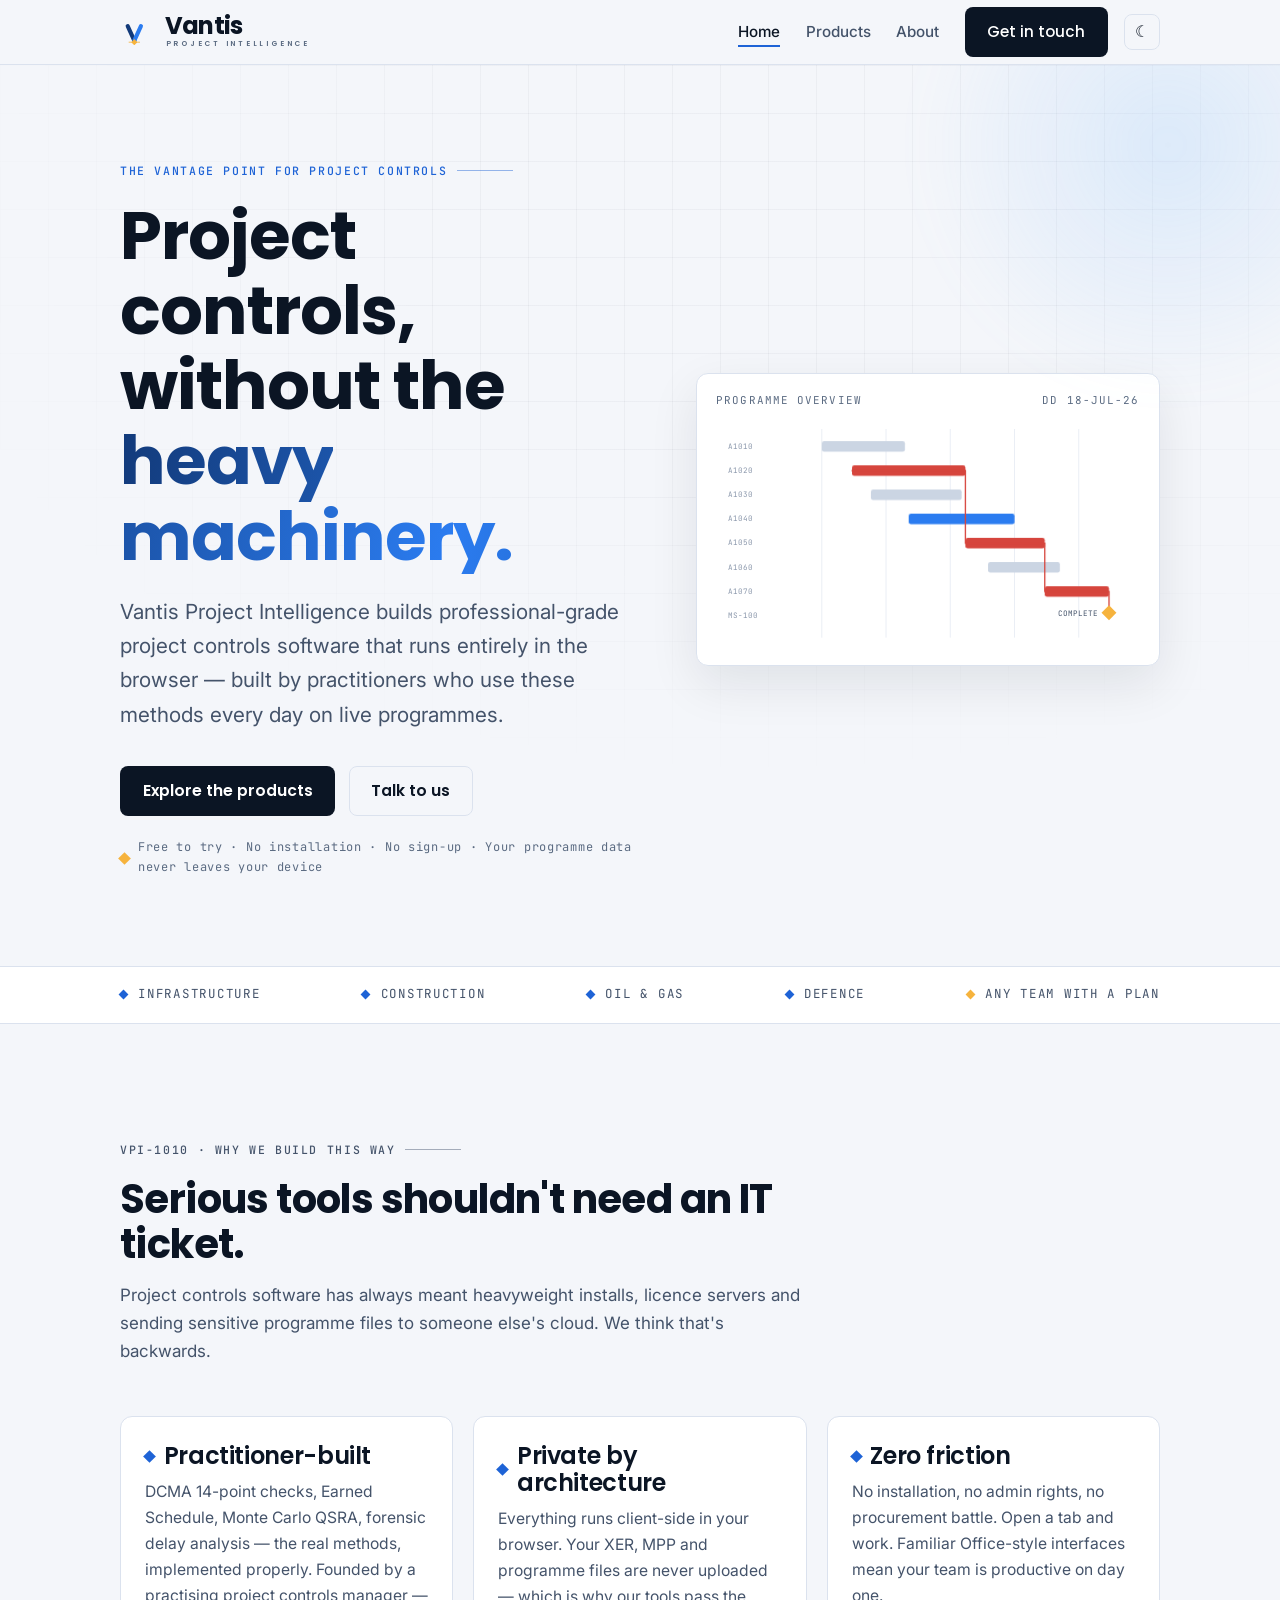
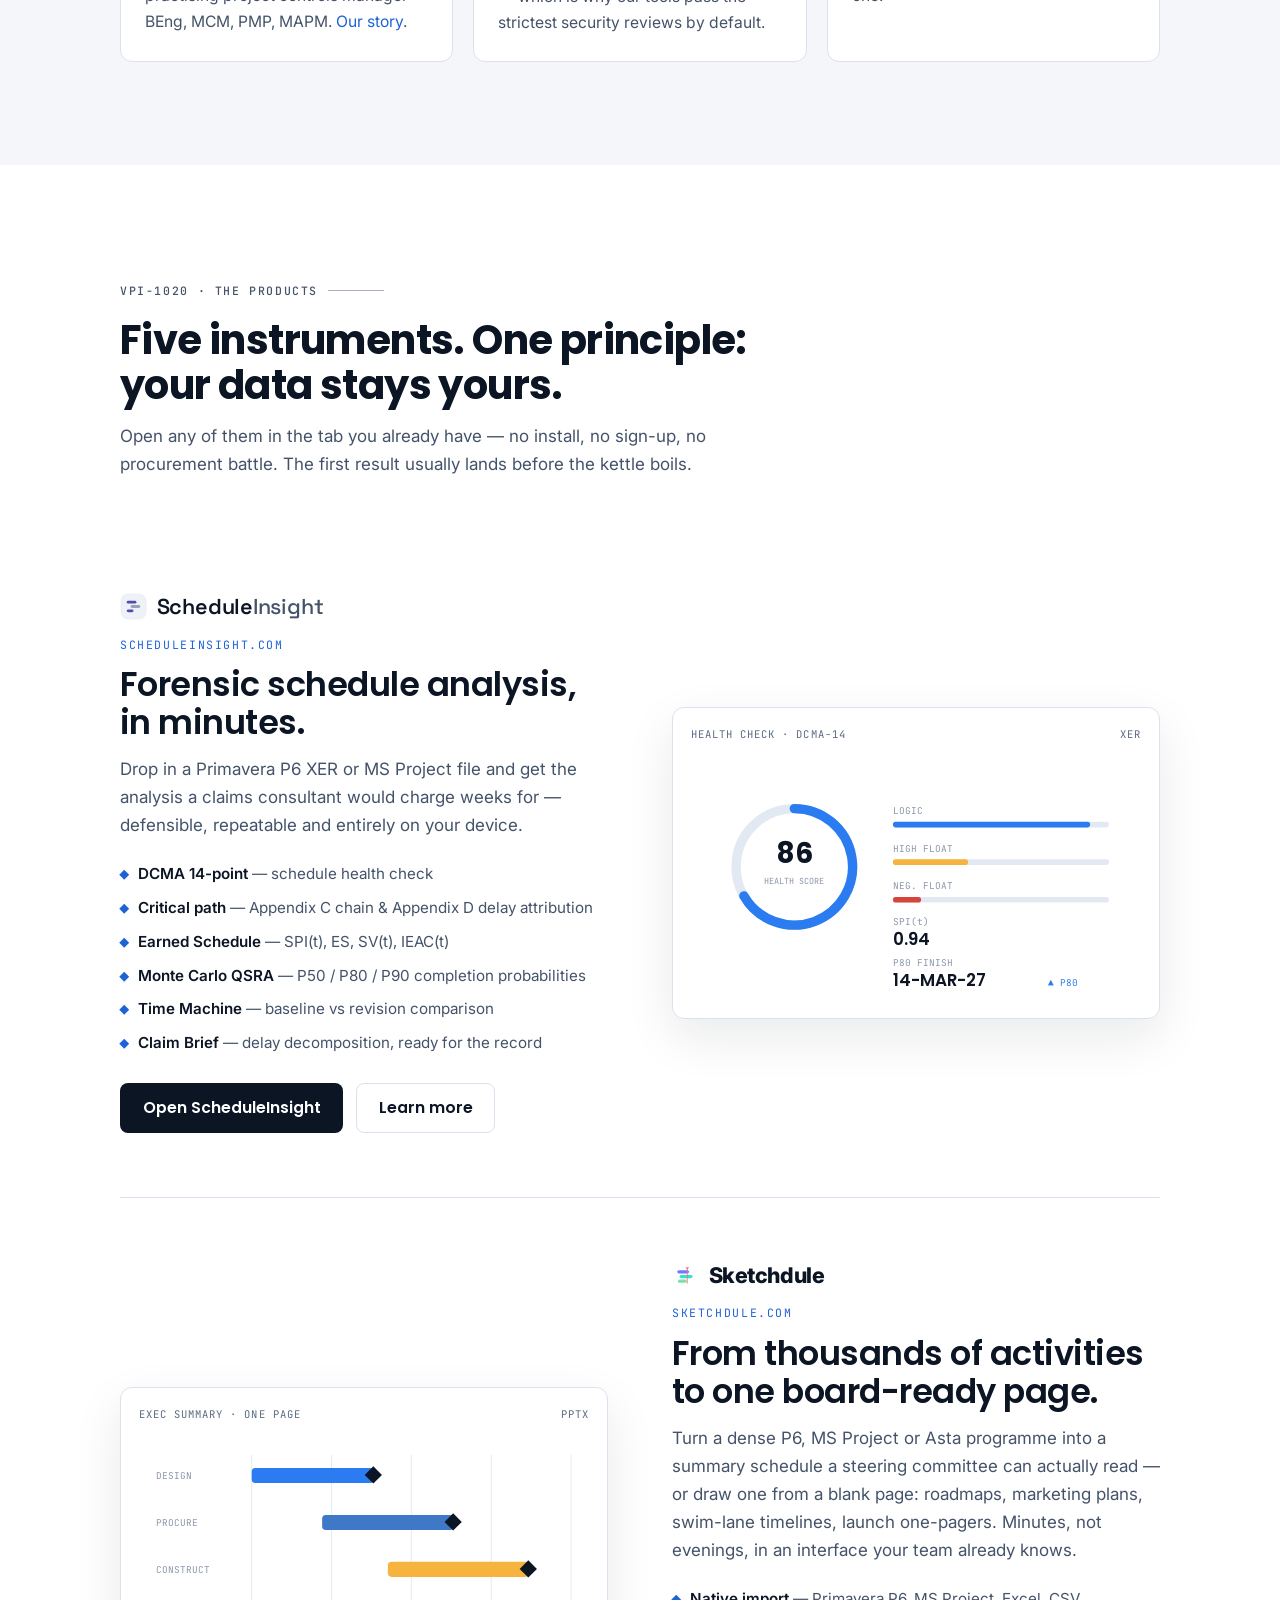
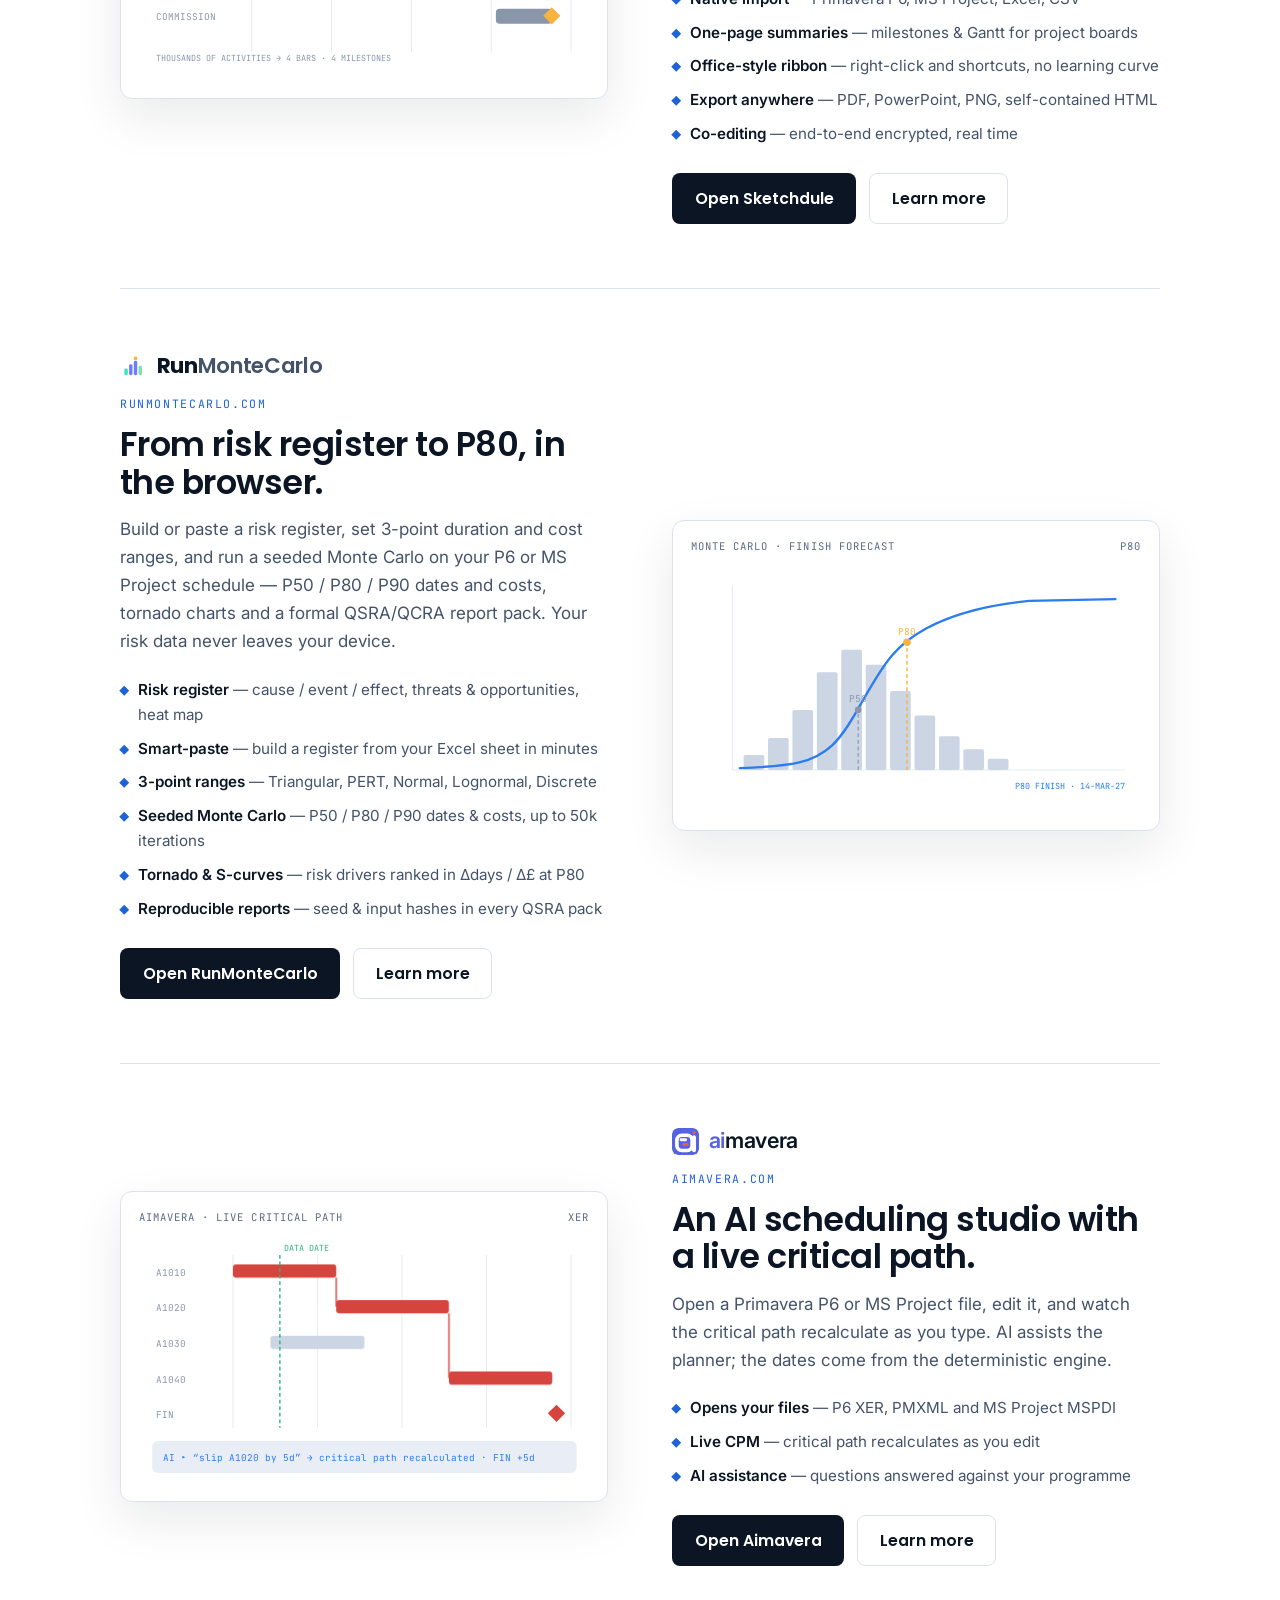
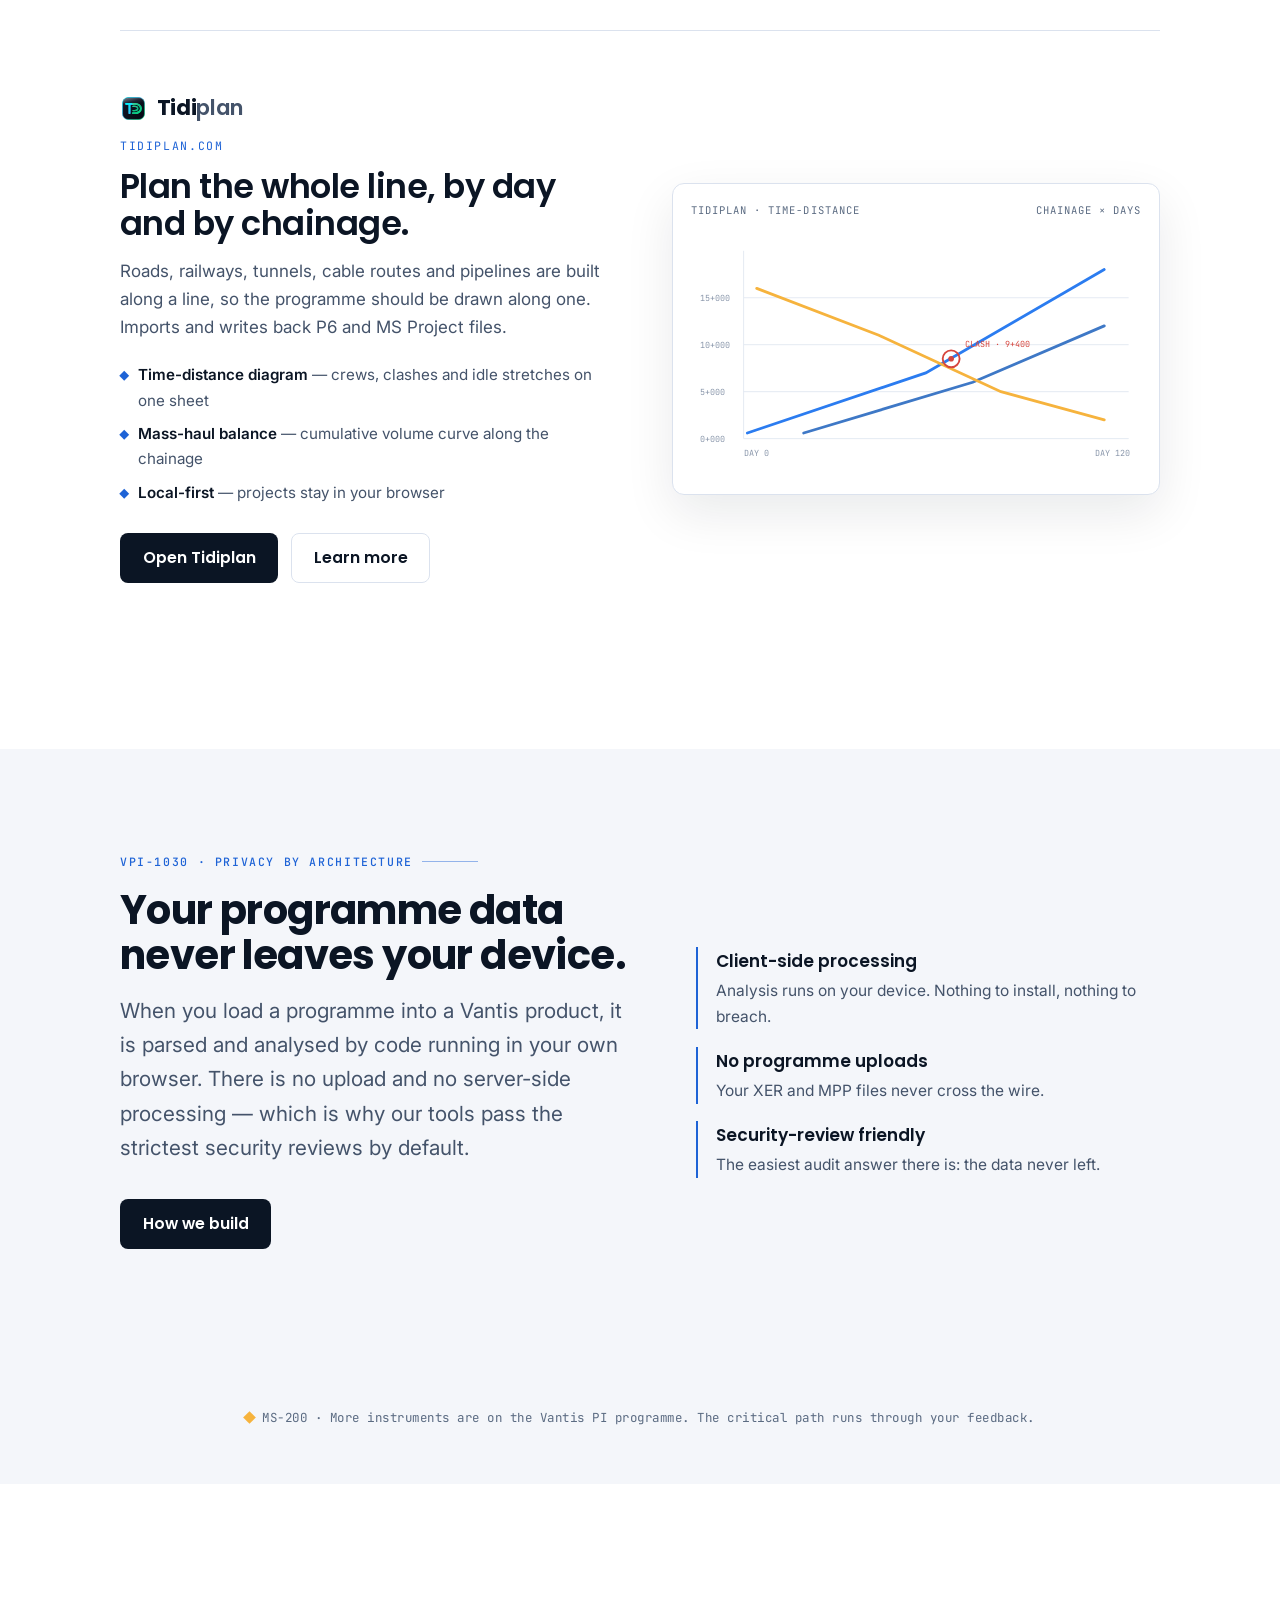
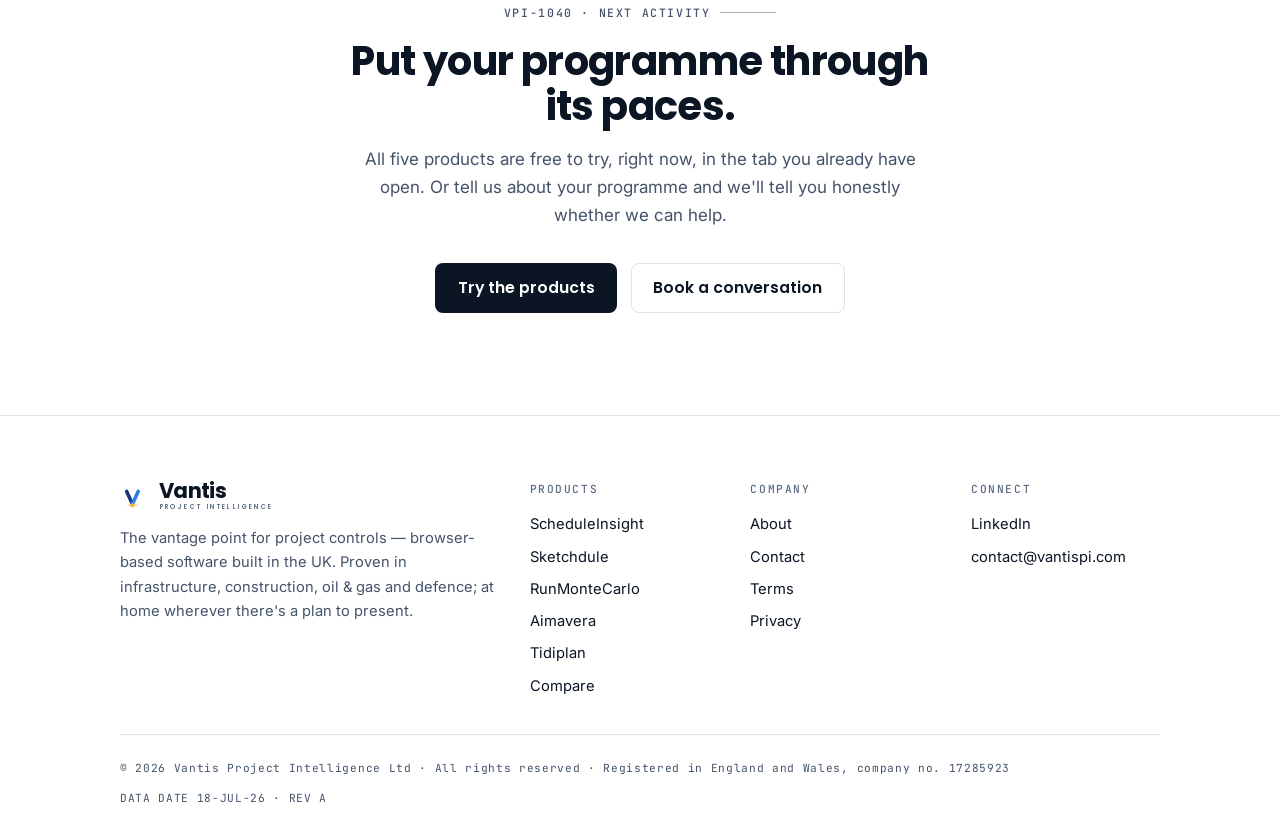
==== commit bcfcf5f0: "Products: animated figures for Aimavera and Tidiplan" ====
--- a/index.html
+++ b/index.html
@@ -22,7 +22,7 @@
   <link rel="preconnect" href="https://fonts.googleapis.com">
   <link rel="preconnect" href="https://fonts.gstatic.com" crossorigin>
   <link href="https://fonts.googleapis.com/css2?family=Poppins:wght@500;600;700&family=Inter:wght@400;500;600;800&family=Space+Grotesk:wght@500;600&family=JetBrains+Mono:wght@400;500&display=swap" rel="stylesheet">
-  <link rel="stylesheet" href="assets/style.css?v=5">
+  <link rel="stylesheet" href="assets/style.css?v=6">
   <script type="application/ld+json">
   {
     "@context": "https://schema.org",
@@ -303,6 +303,28 @@
             <a class="btn btn--ghost" href="products.html#aimavera">Learn more</a>
           </div>
         </div>
+        <figure class="product-media reveal" role="img" aria-label="Stylised schedule editor: Gantt bars with a red critical path and a data-date line, and an AI assistant prompt that moves an activity and recalculates the critical path.">
+          <figcaption aria-hidden="true"><span>AIMAVERA · LIVE CRITICAL PATH</span><span>XER</span></figcaption>
+          <svg viewBox="0 0 480 260" fill="none" aria-hidden="true">
+            <g stroke="var(--fig-grid)" stroke-width="1">
+              <line x1="100" y1="16" x2="100" y2="200"/><line x1="190" y1="16" x2="190" y2="200"/>
+              <line x1="280" y1="16" x2="280" y2="200"/><line x1="370" y1="16" x2="370" y2="200"/><line x1="460" y1="16" x2="460" y2="200"/>
+            </g>
+            <g font-family="JetBrains Mono, monospace" font-size="10" fill="var(--fig-label)">
+              <text x="18" y="38">A1010</text><text x="18" y="76">A1020</text><text x="18" y="114">A1030</text><text x="18" y="152">A1040</text><text x="18" y="190">FIN</text>
+            </g>
+            <rect class="anim-bar" style="--d:0ms" x="100" y="26" width="110" height="14" rx="3" fill="#d6453d"/>
+            <rect class="anim-bar" style="--d:250ms" x="210" y="64" width="120" height="14" rx="3" fill="#d6453d"/>
+            <rect class="anim-bar" style="--d:500ms" x="140" y="102" width="100" height="14" rx="3" fill="var(--fig-bar)"/>
+            <rect class="anim-bar" style="--d:750ms" x="330" y="140" width="110" height="14" rx="3" fill="#d6453d"/>
+            <path class="anim-line" style="--len:260;--d:900ms" d="M210 40 V71 H210 M330 78 V147 H330" stroke="#d6453d" stroke-width="1.5" stroke-dasharray="260"/>
+            <rect class="anim-pulse" x="438" y="178" width="13" height="13" transform="rotate(45 444.5 184.5)" fill="#d6453d"/>
+            <line class="anim-pulse" x1="150" y1="16" x2="150" y2="200" stroke="#2fb67c" stroke-width="1.5" stroke-dasharray="4 3"/>
+            <text x="154" y="12" font-family="JetBrains Mono, monospace" font-size="9" fill="#2fb67c">DATA DATE</text>
+            <rect x="14" y="214" width="452" height="34" rx="6" fill="var(--fig-fill)"/>
+            <text x="26" y="235" font-family="JetBrains Mono, monospace" font-size="10" fill="var(--fig-accent)">AI ▸ “slip A1020 by 5d” → critical path recalculated · FIN +5d</text>
+          </svg>
+        </figure>
       </article>
 
       <article class="product-panel">
@@ -321,6 +343,25 @@
             <a class="btn btn--ghost" href="products.html#tidiplan">Learn more</a>
           </div>
         </div>
+        <figure class="product-media reveal" role="img" aria-label="Stylised time-distance diagram: crews drawn as sloping lines across time and chainage, with a clash marker where two crews meet.">
+          <figcaption aria-hidden="true"><span>TIDIPLAN · TIME-DISTANCE</span><span>CHAINAGE × DAYS</span></figcaption>
+          <svg viewBox="0 0 480 260" fill="none" aria-hidden="true">
+            <g stroke="var(--fig-grid)" stroke-width="1">
+              <line x1="56" y1="20" x2="56" y2="220"/><line x1="56" y1="220" x2="466" y2="220"/>
+              <line x1="56" y1="70" x2="466" y2="70"/><line x1="56" y1="120" x2="466" y2="120"/><line x1="56" y1="170" x2="466" y2="170"/>
+            </g>
+            <g font-family="JetBrains Mono, monospace" font-size="9" fill="var(--fig-label)">
+              <text x="10" y="224">0+000</text><text x="10" y="174">5+000</text><text x="10" y="124">10+000</text><text x="10" y="74">15+000</text>
+              <text x="56" y="238">DAY 0</text><text x="430" y="238">DAY 120</text>
+            </g>
+            <path class="anim-line" style="--len:420;--d:0ms" d="M60 214 L250 150 L440 40" stroke="var(--fig-accent)" stroke-width="3" stroke-linecap="round"/>
+            <path class="anim-line" style="--len:420;--d:300ms" d="M120 214 L300 160 L440 100" stroke="#3e78c6" stroke-width="3" stroke-linecap="round"/>
+            <path class="anim-line" style="--len:420;--d:600ms" d="M70 60 L200 110 L330 170 L440 200" stroke="#f6b33d" stroke-width="3" stroke-linecap="round"/>
+            <circle class="anim-pulse" cx="277" cy="135" r="9" stroke="#d6453d" stroke-width="2"/>
+            <circle class="anim-pulse" cx="277" cy="135" r="3" fill="#d6453d"/>
+            <text x="292" y="122" font-family="JetBrains Mono, monospace" font-size="9" fill="#d6453d">CLASH · 9+400</text>
+          </svg>
+        </figure>
       </article>
     </div>
   </section>
--- a/assets/style.css
+++ b/assets/style.css
@@ -735,3 +735,16 @@
   .product-tabs { width: 100%; }
   .ptab { flex: 1 1 0; justify-content: center; padding-inline: 0.7rem; }
 }
+
+/* Aimavera / Tidiplan product figures */
+.anim-bar { transform-box: fill-box; transform-origin: left center; transform: scaleX(0); }
+.is-in .anim-bar { animation: bar-in 700ms cubic-bezier(0.22, 1, 0.36, 1) var(--d, 0ms) forwards; }
+.anim-line { stroke-dasharray: var(--len, 400); stroke-dashoffset: var(--len, 400); }
+.is-in .anim-line { animation: dash-in 1100ms ease-out var(--d, 0ms) forwards; }
+.is-in .anim-pulse { animation: fig-pulse 2.2s ease-in-out 1.6s infinite; }
+@keyframes fig-pulse { 0%, 100% { opacity: 1; } 50% { opacity: 0.3; } }
+@media (prefers-reduced-motion: reduce) {
+  .anim-bar { transform: none; animation: none !important; }
+  .anim-line { stroke-dashoffset: 0; animation: none !important; }
+  .anim-pulse { animation: none !important; }
+}
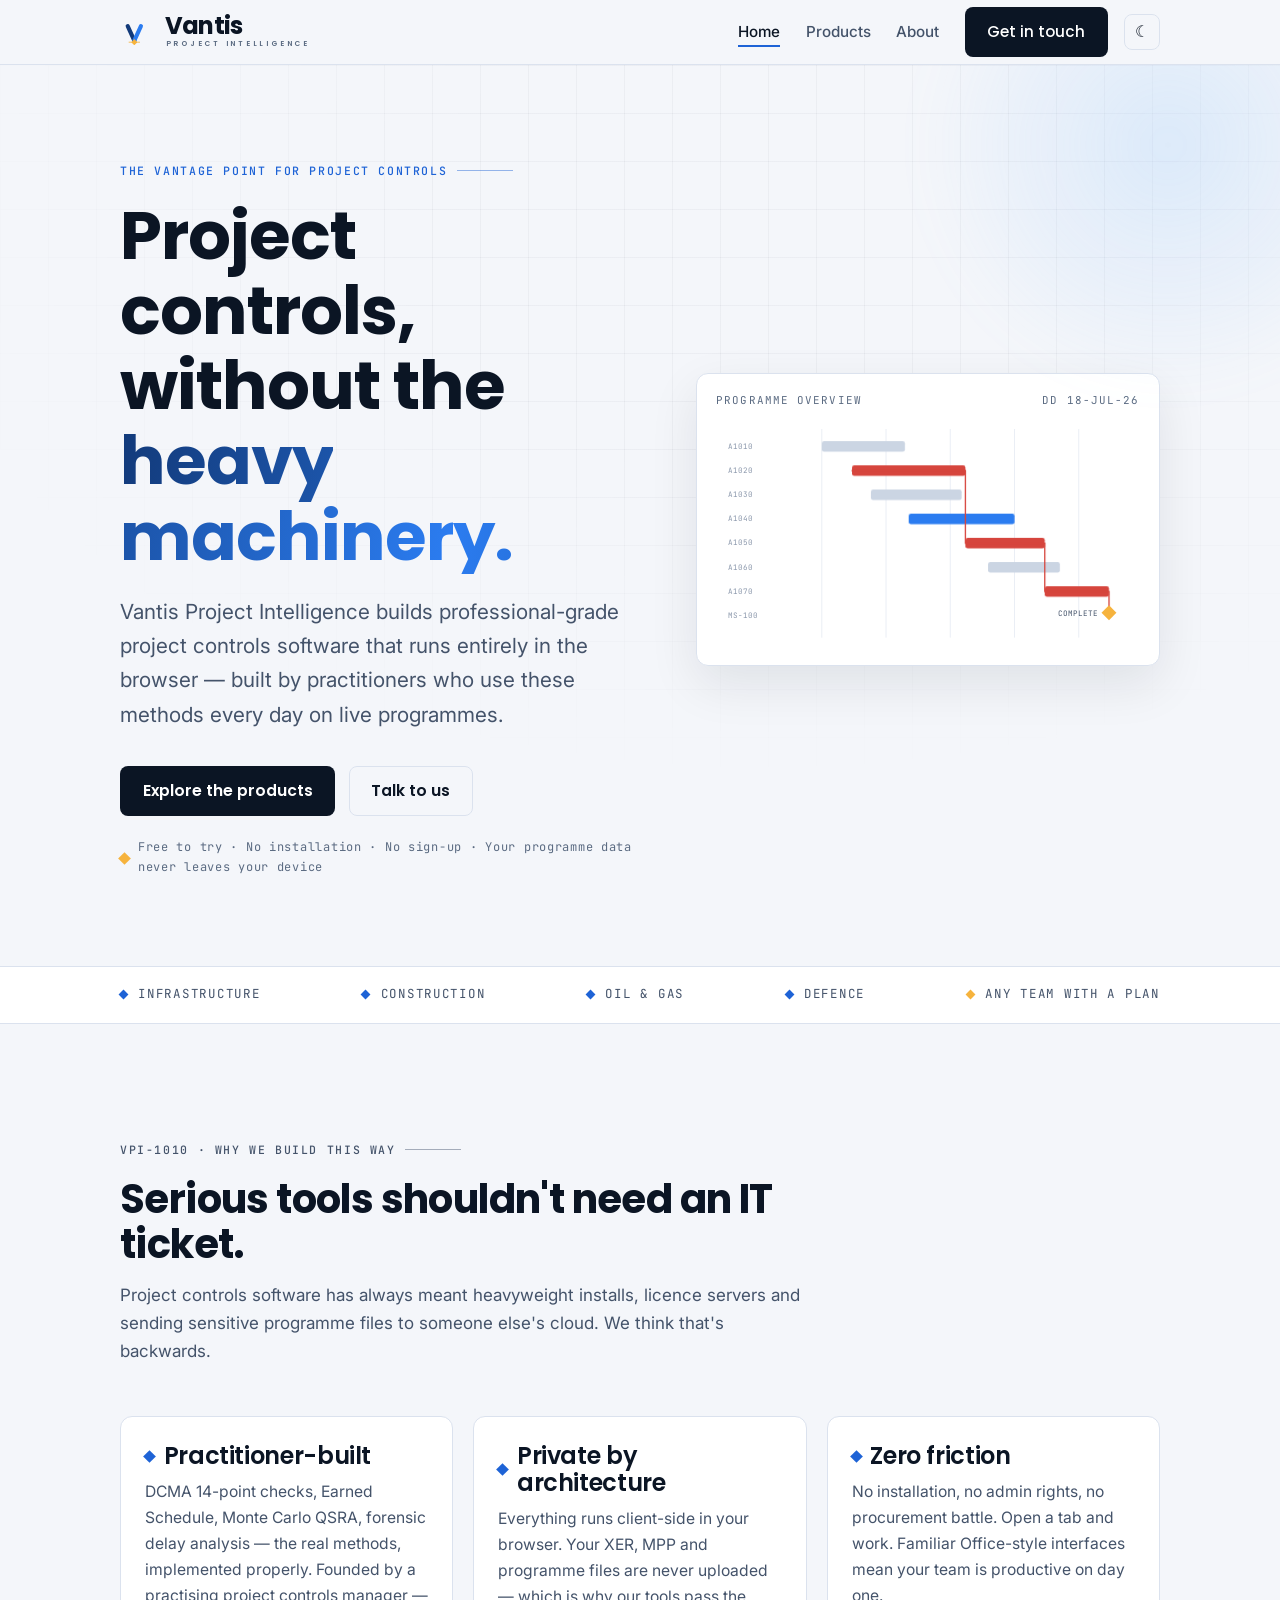
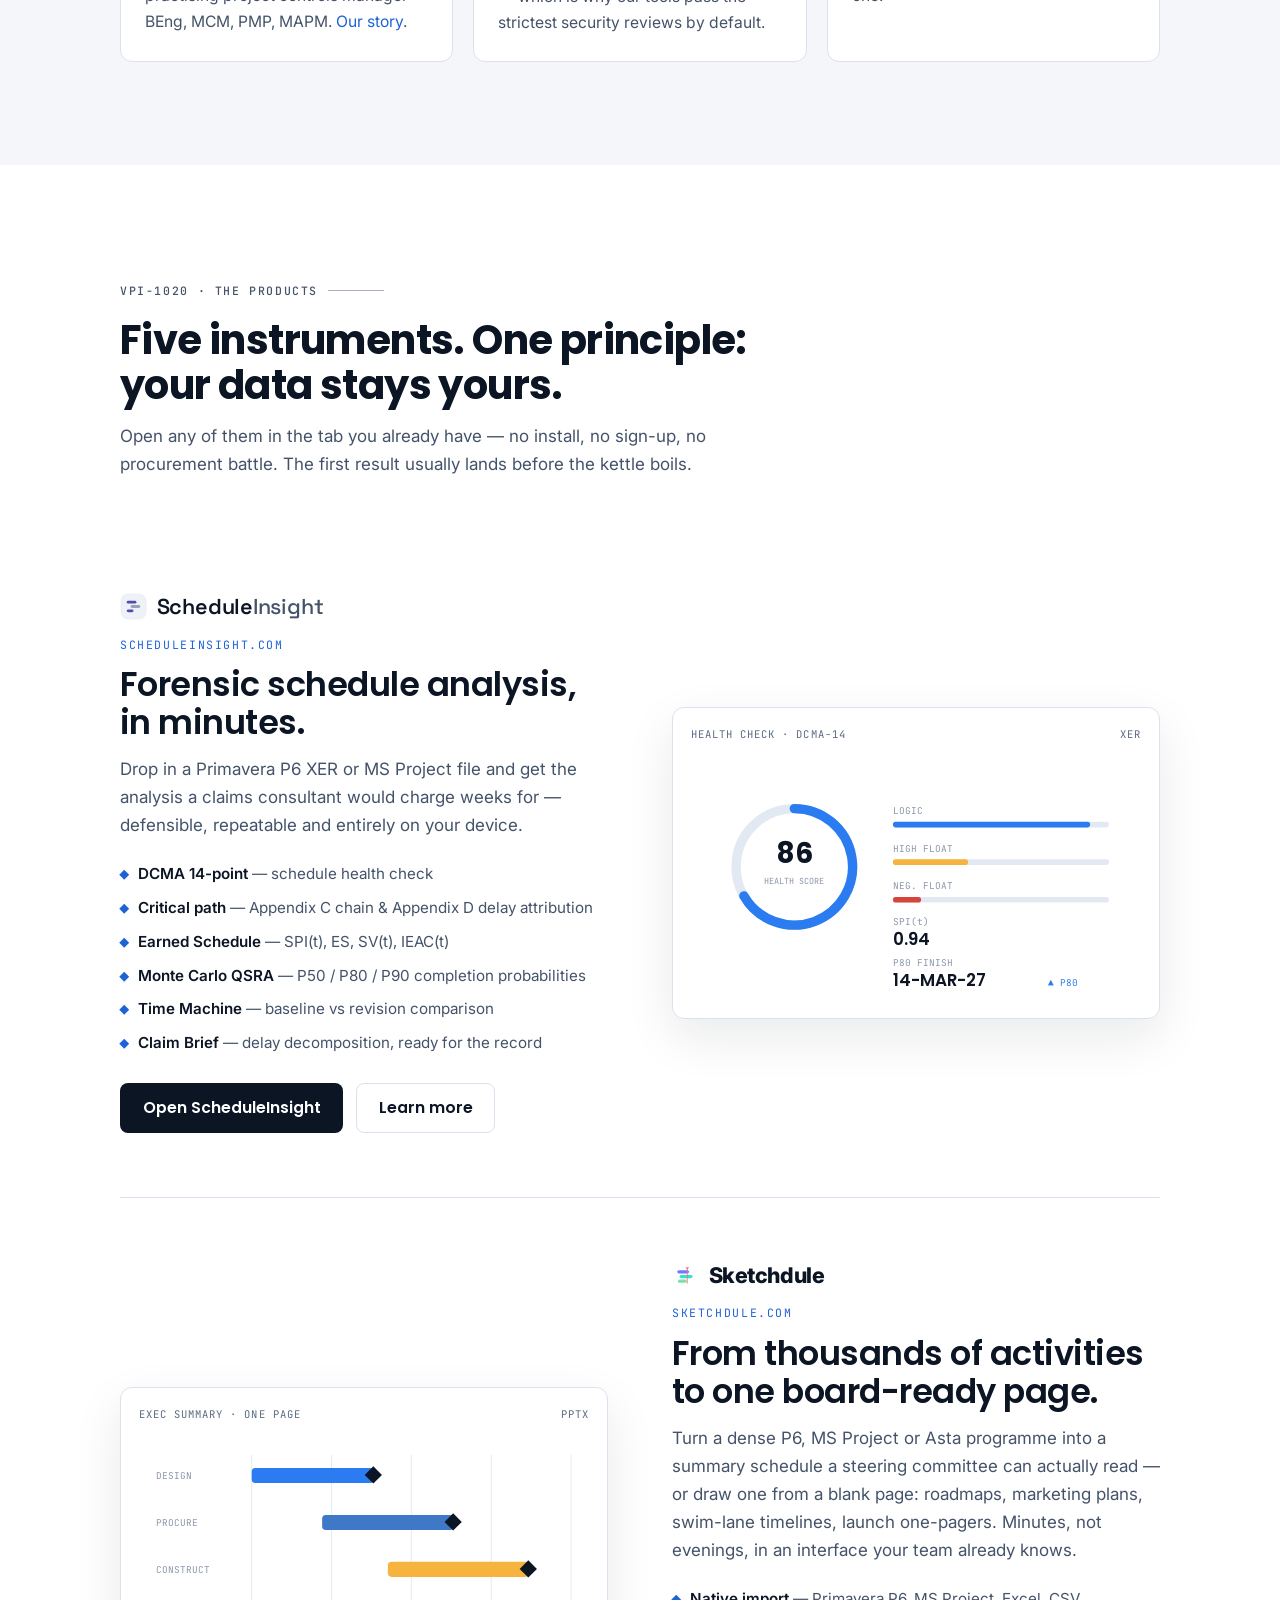
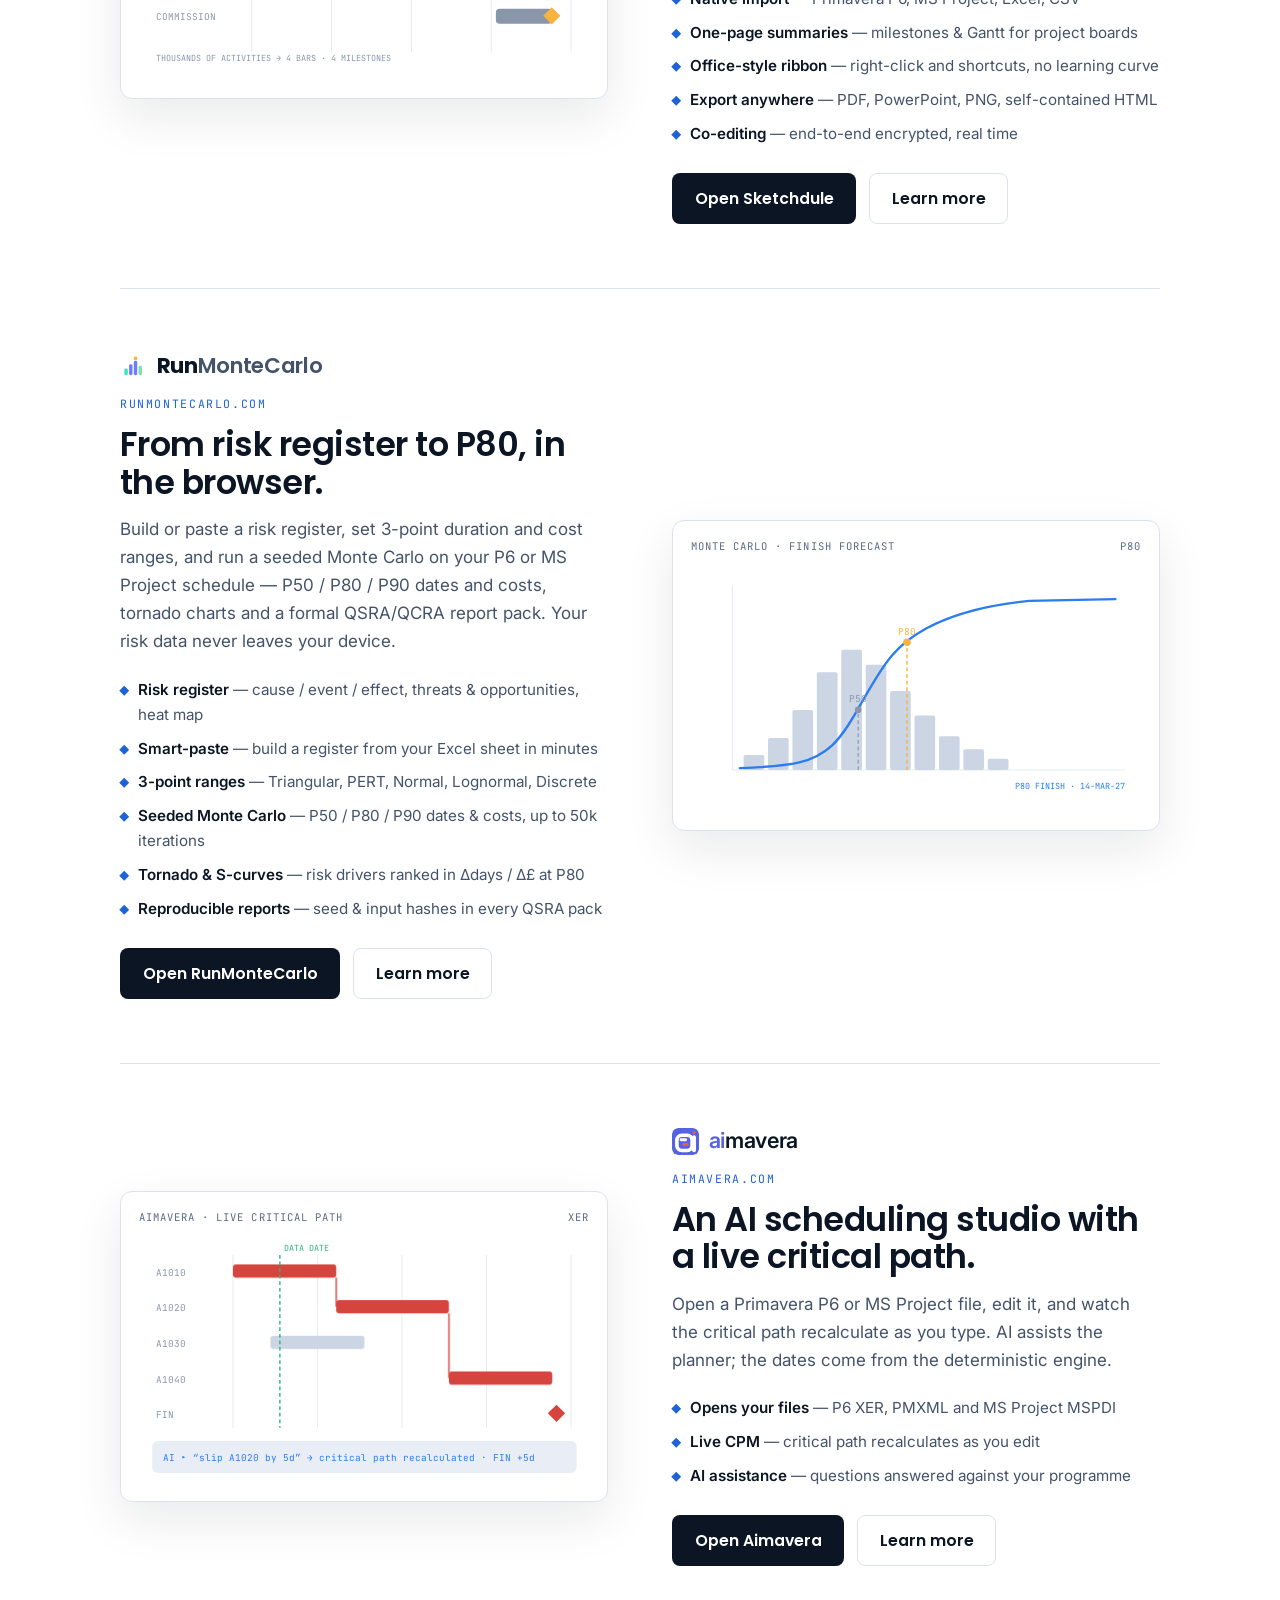
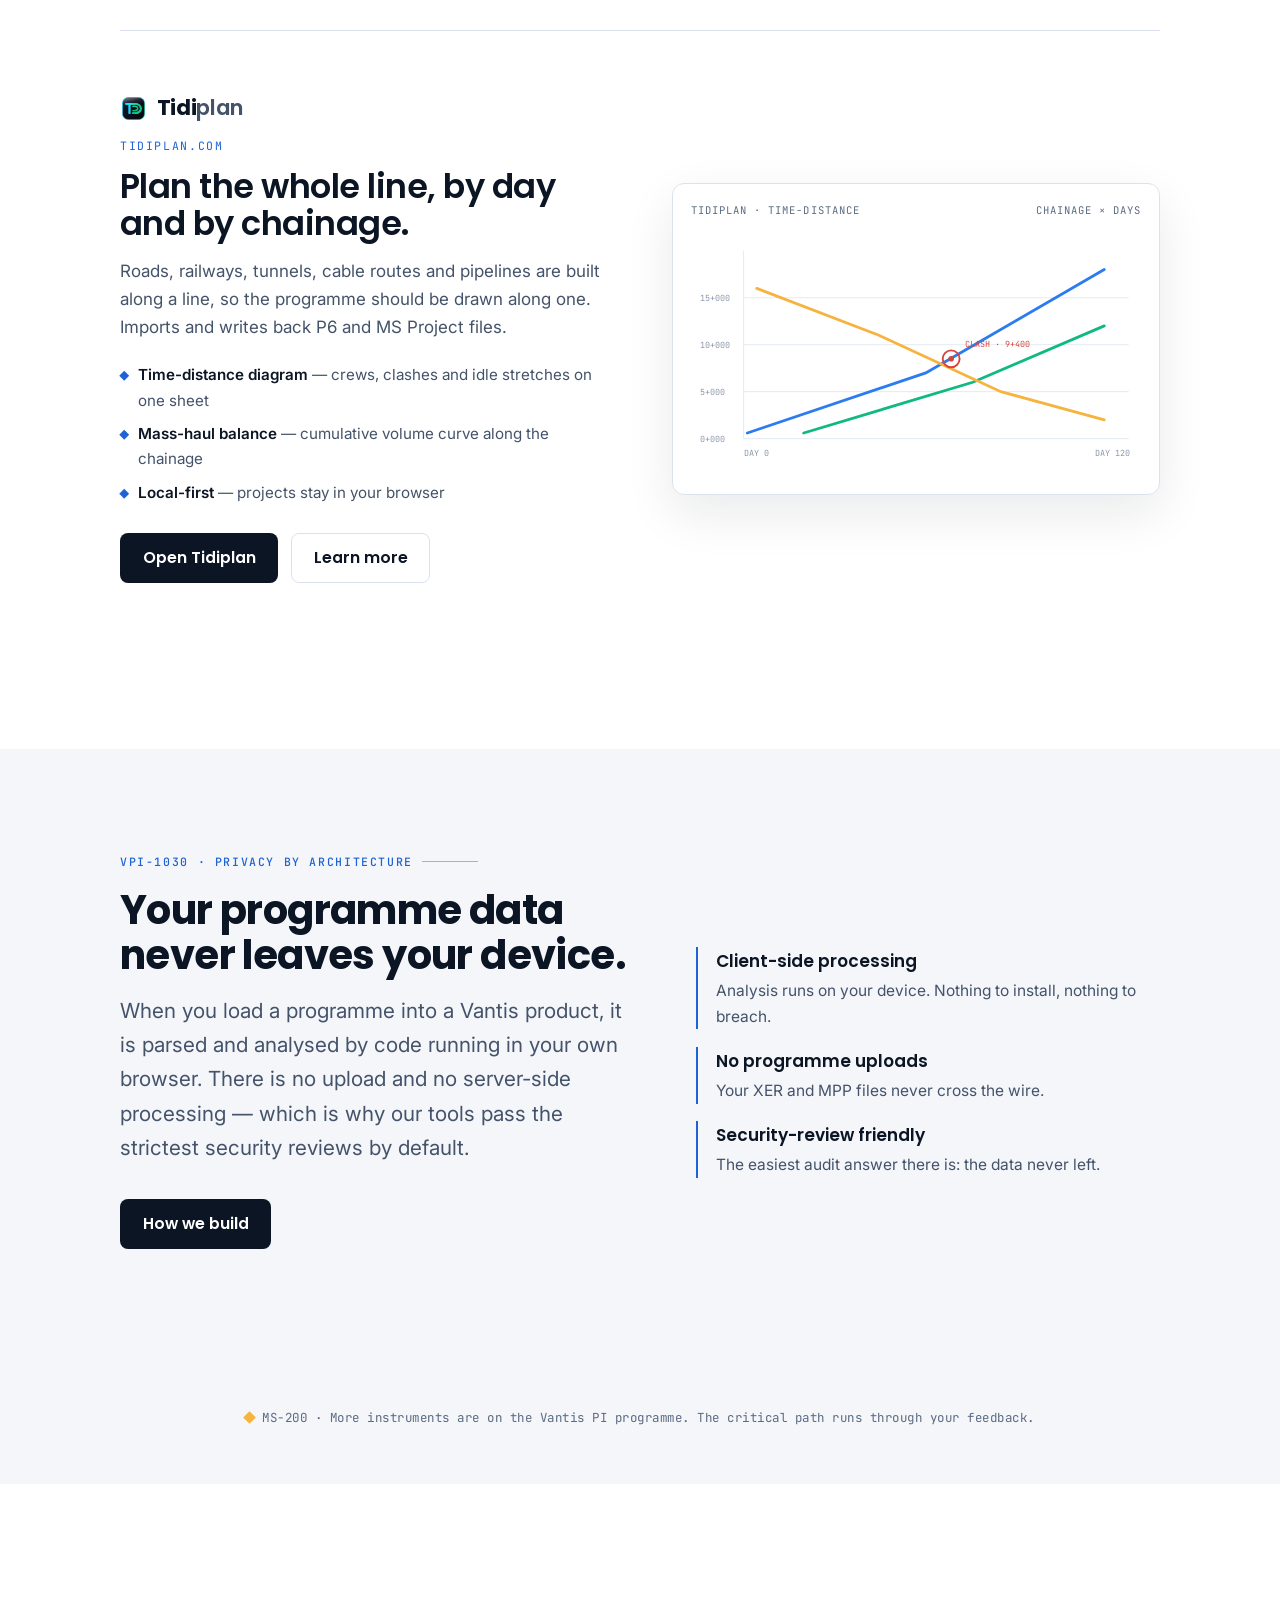
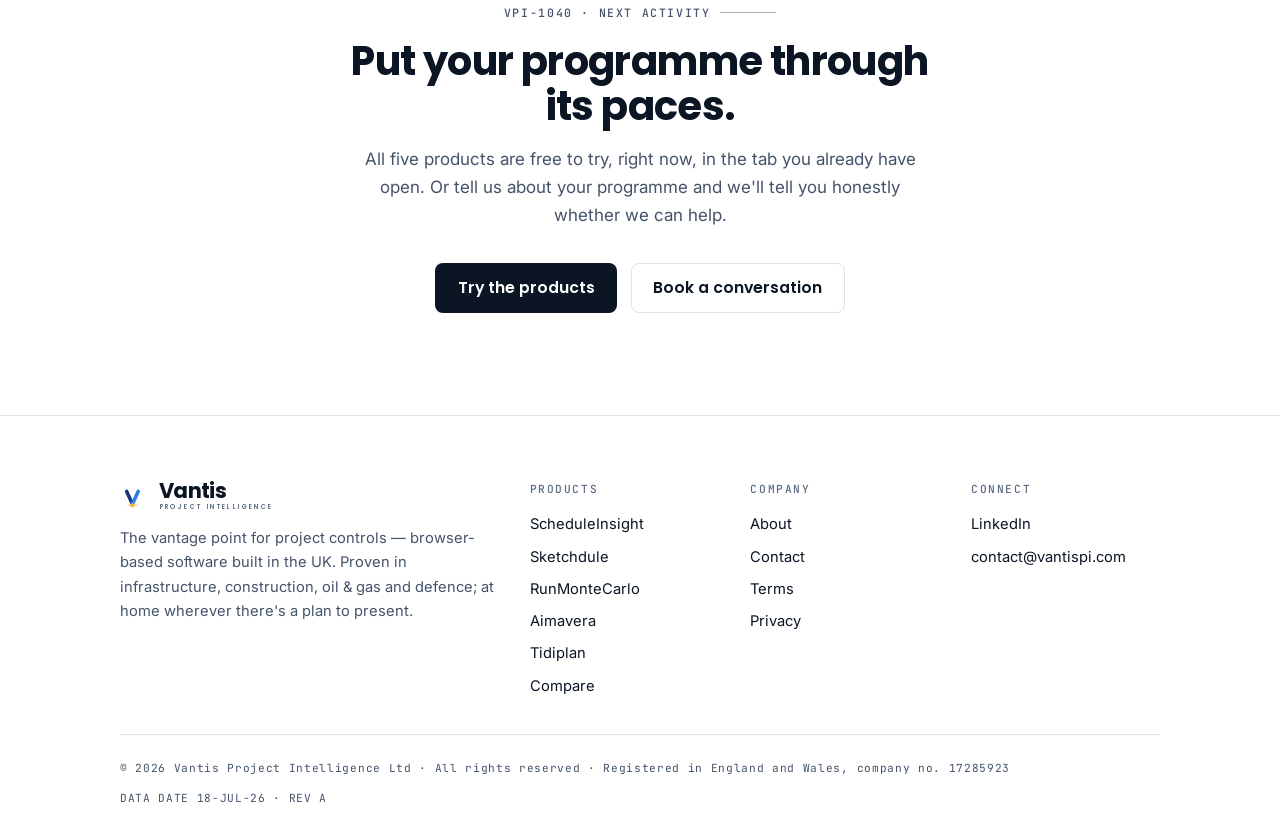
==== commit ef9a90e7: "Tidiplan figure: distinct second crew colour" ====
--- a/index.html
+++ b/index.html
@@ -355,7 +355,7 @@
               <text x="56" y="238">DAY 0</text><text x="430" y="238">DAY 120</text>
             </g>
             <path class="anim-line" style="--len:420;--d:0ms" d="M60 214 L250 150 L440 40" stroke="var(--fig-accent)" stroke-width="3" stroke-linecap="round"/>
-            <path class="anim-line" style="--len:420;--d:300ms" d="M120 214 L300 160 L440 100" stroke="#3e78c6" stroke-width="3" stroke-linecap="round"/>
+            <path class="anim-line" style="--len:420;--d:300ms" d="M120 214 L300 160 L440 100" stroke="#10b981" stroke-width="3" stroke-linecap="round"/>
             <path class="anim-line" style="--len:420;--d:600ms" d="M70 60 L200 110 L330 170 L440 200" stroke="#f6b33d" stroke-width="3" stroke-linecap="round"/>
             <circle class="anim-pulse" cx="277" cy="135" r="9" stroke="#d6453d" stroke-width="2"/>
             <circle class="anim-pulse" cx="277" cy="135" r="3" fill="#d6453d"/>
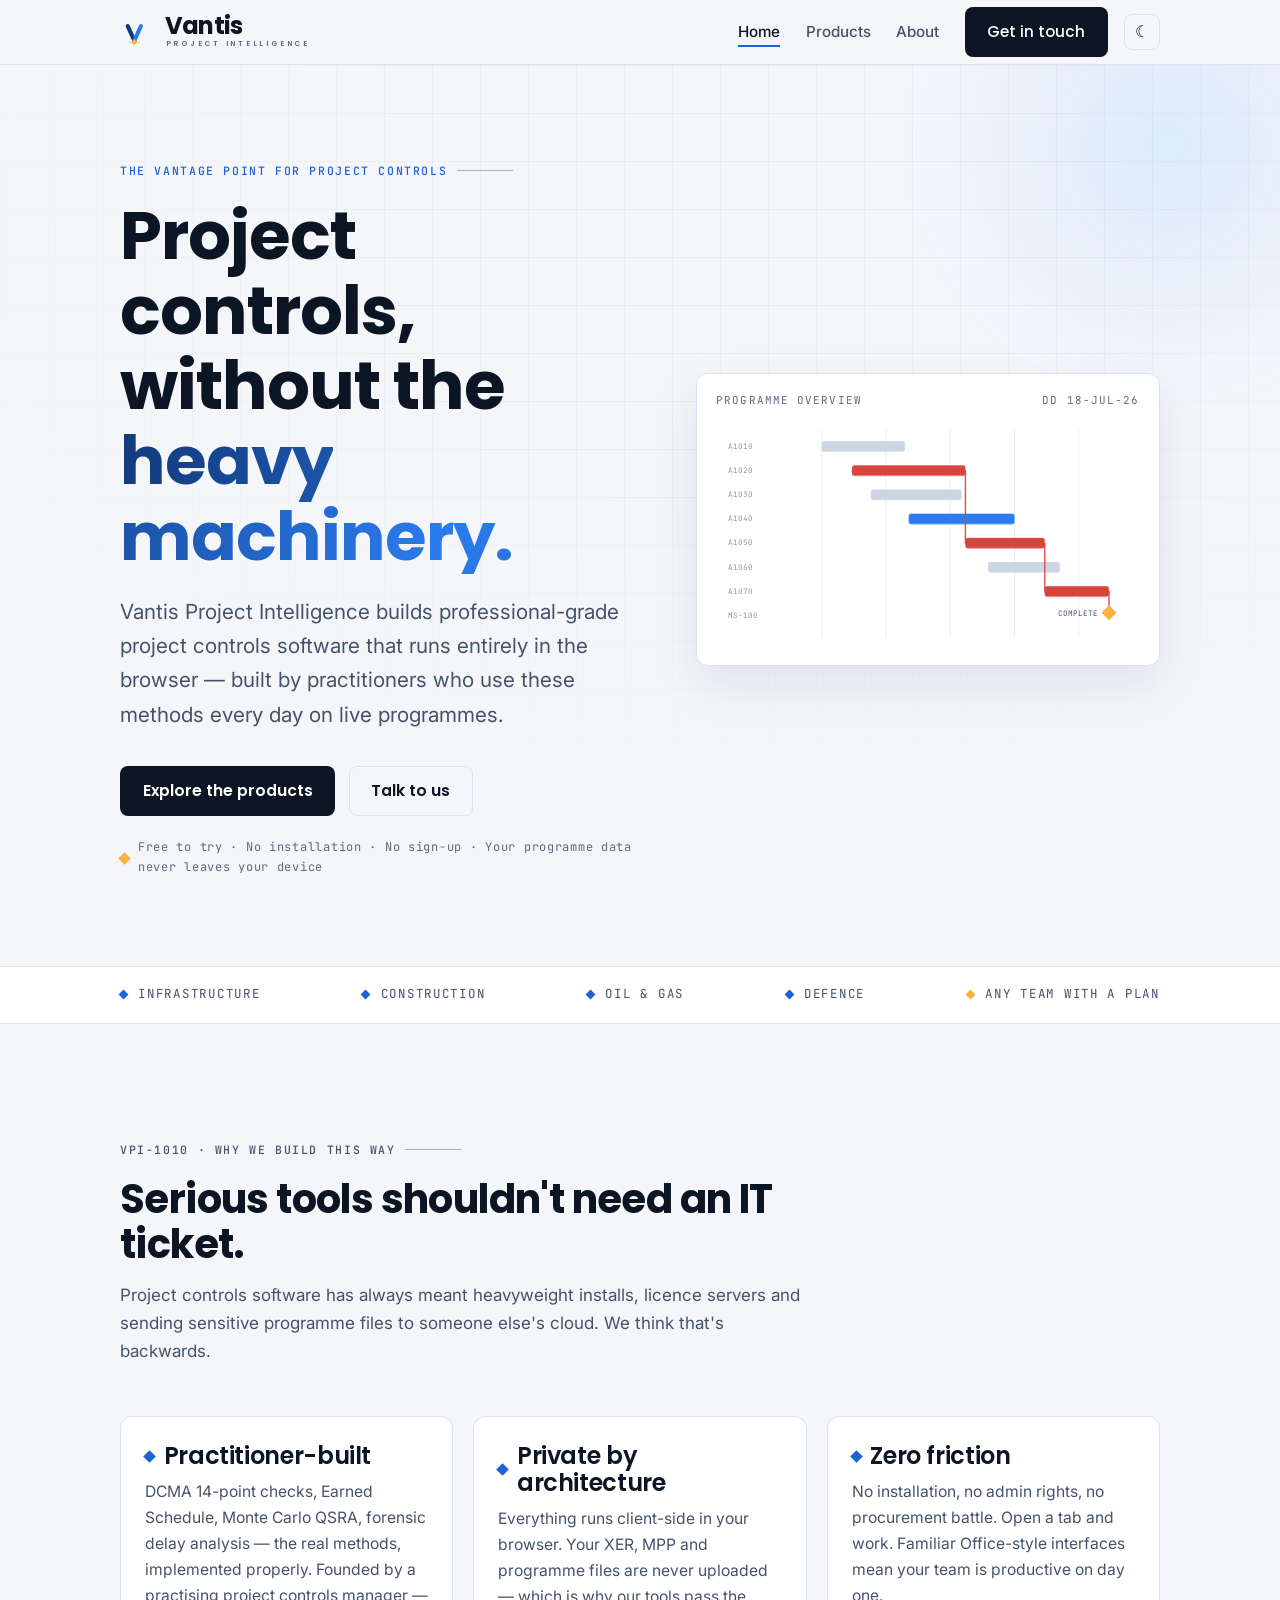
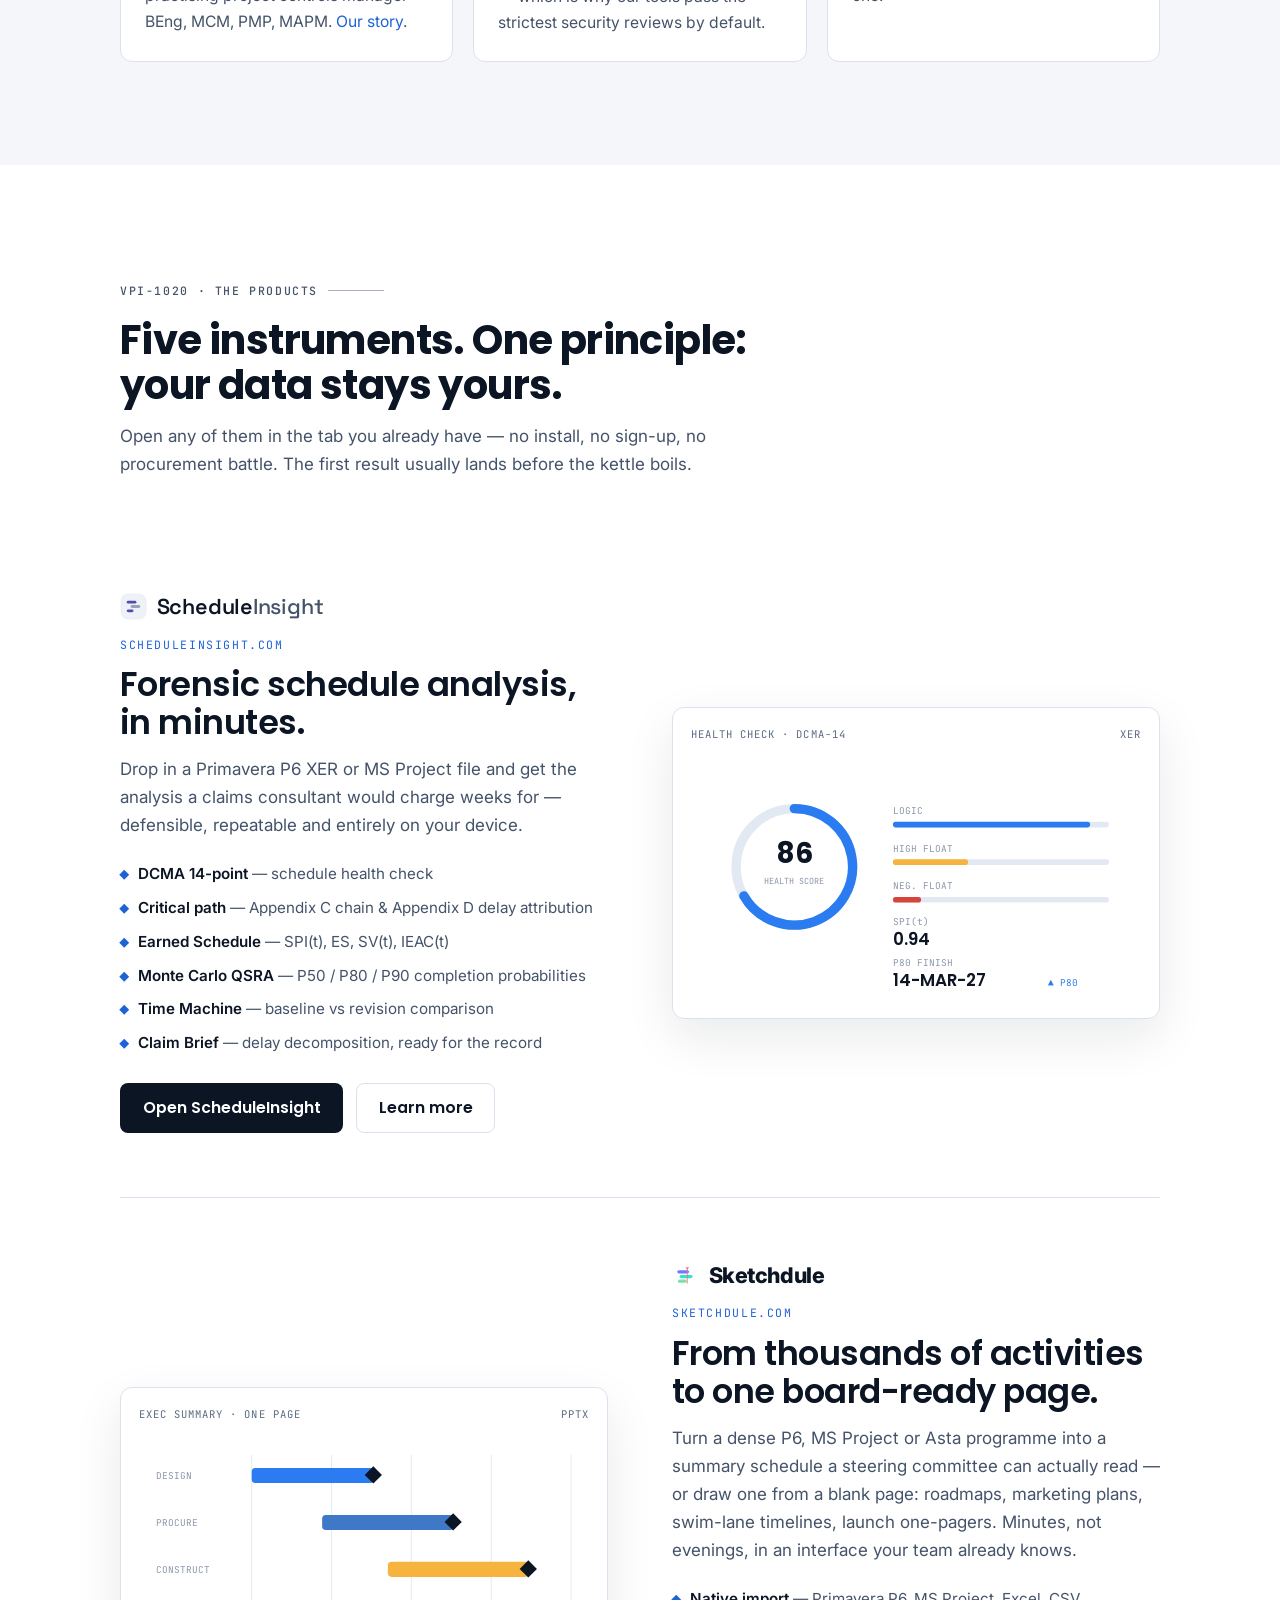
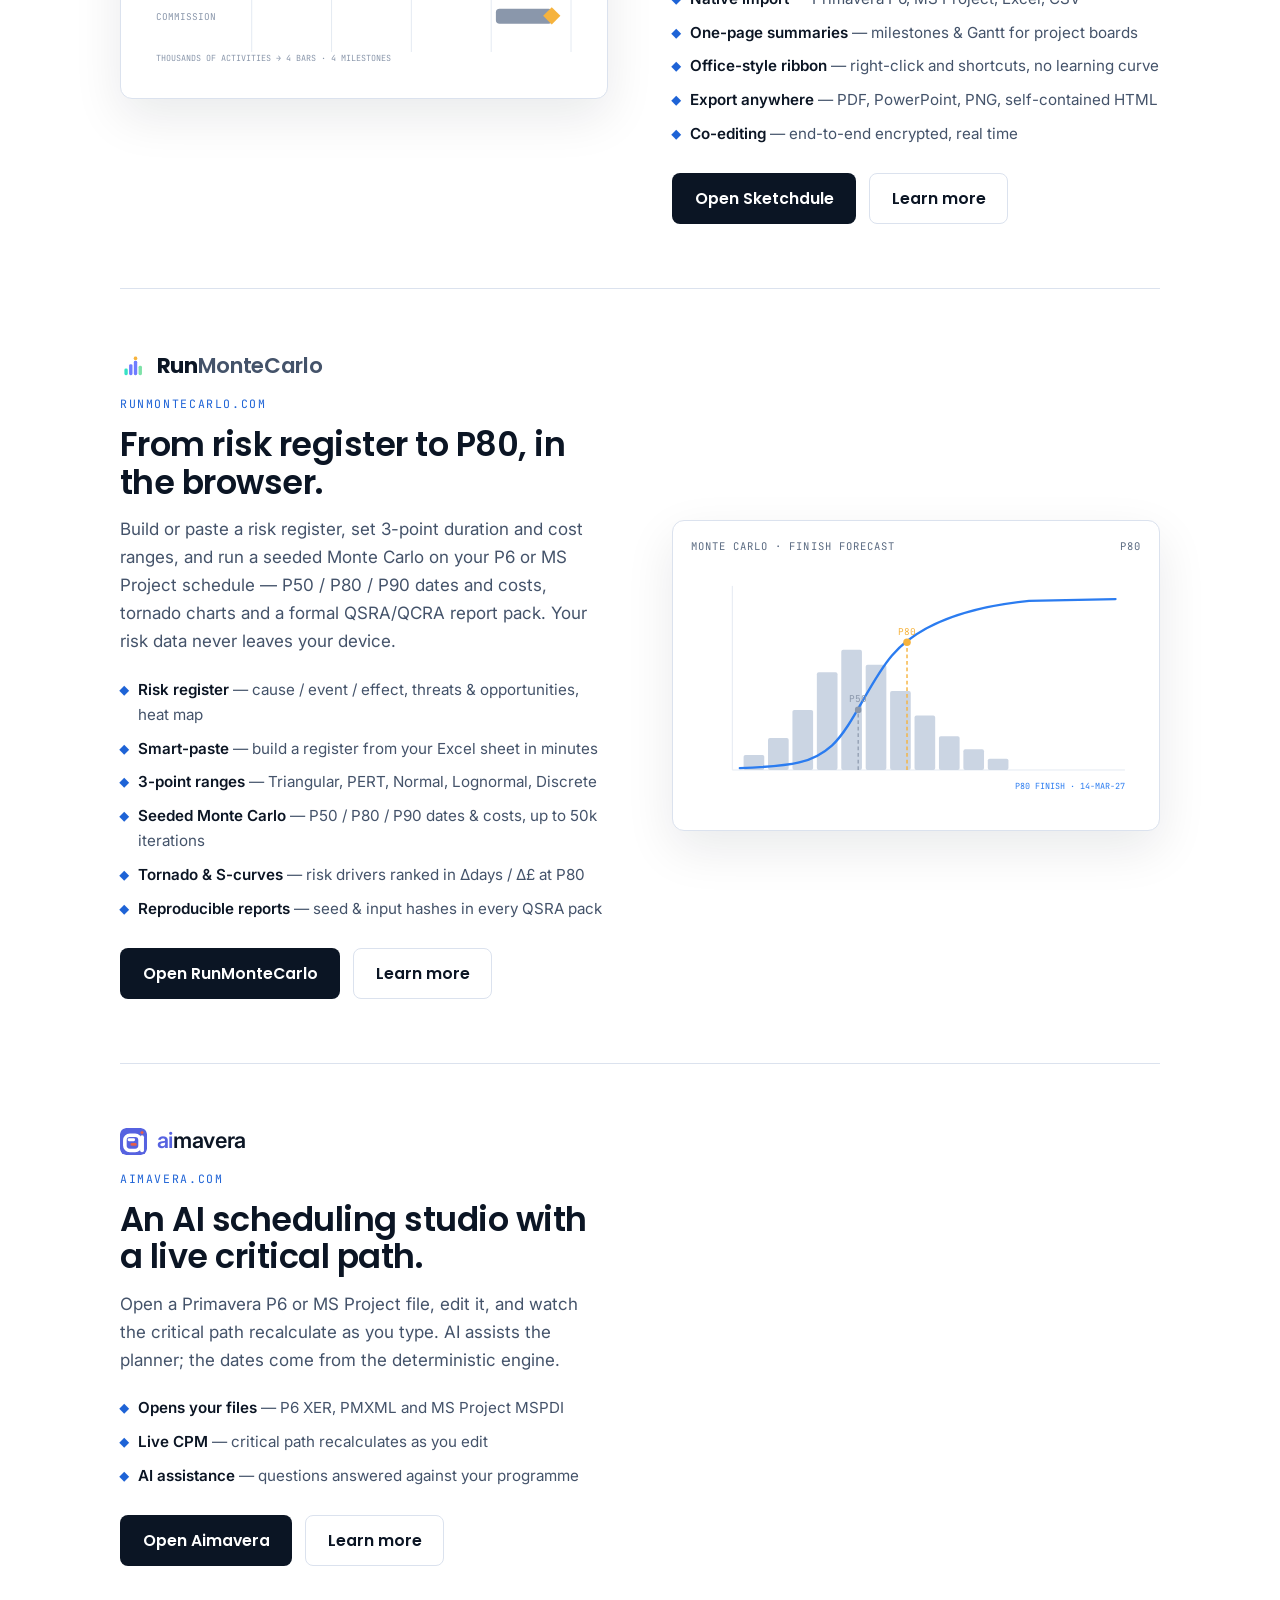
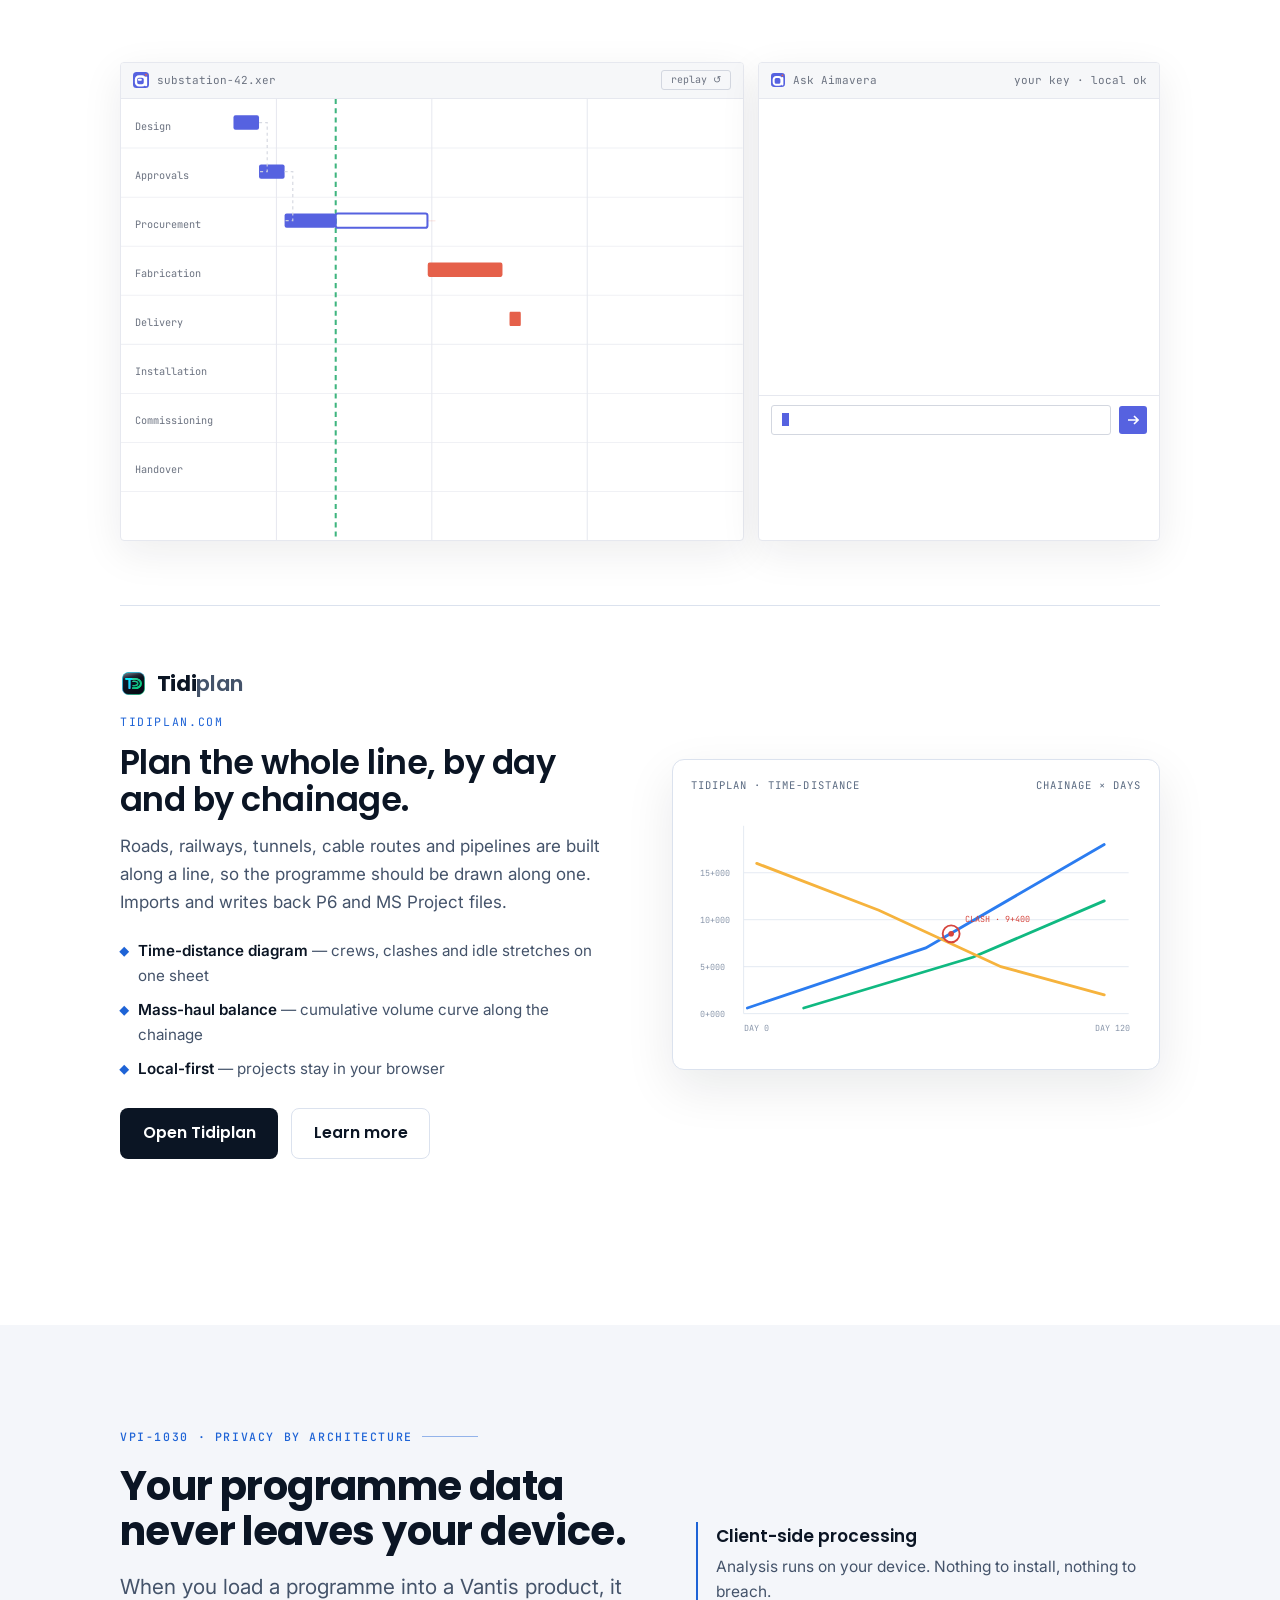
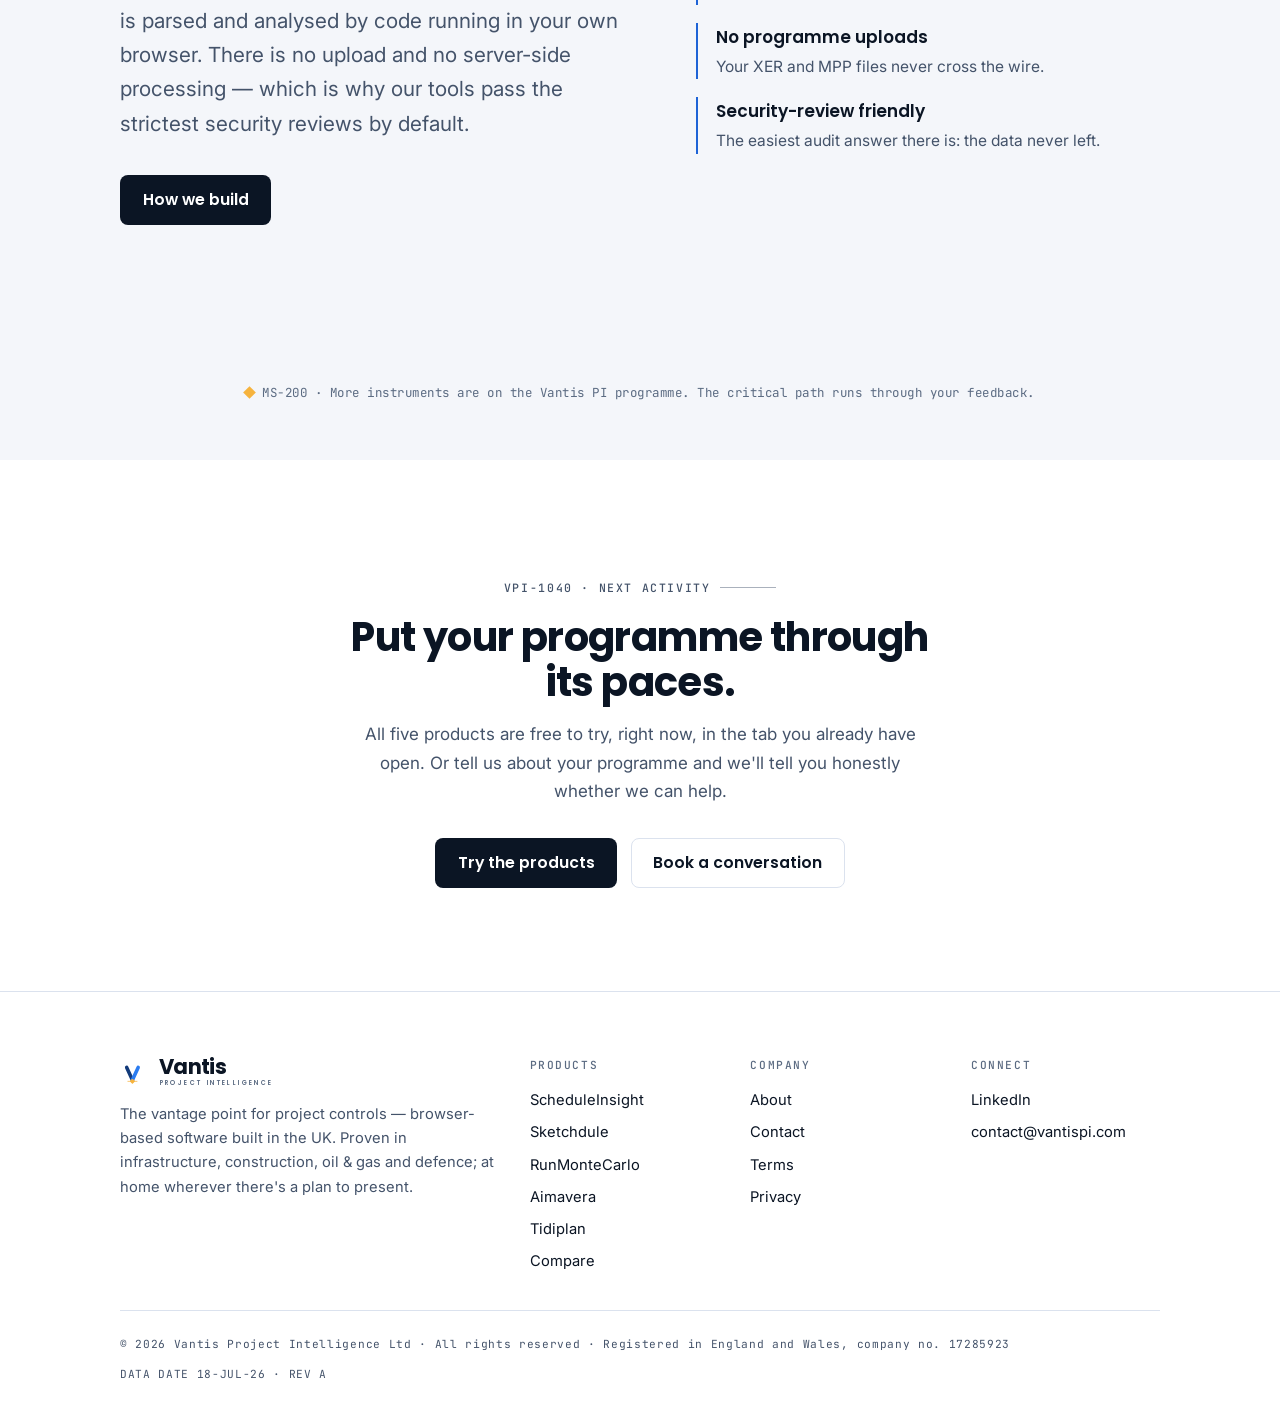
==== commit 08e6bf74: "Aimavera: hero demo (AI assistant edits the schedule) on products page and home; self-hosted GSAP" ====
--- a/index.html
+++ b/index.html
@@ -22,7 +22,7 @@
   <link rel="preconnect" href="https://fonts.googleapis.com">
   <link rel="preconnect" href="https://fonts.gstatic.com" crossorigin>
   <link href="https://fonts.googleapis.com/css2?family=Poppins:wght@500;600;700&family=Inter:wght@400;500;600;800&family=Space+Grotesk:wght@500;600&family=JetBrains+Mono:wght@400;500&display=swap" rel="stylesheet">
-  <link rel="stylesheet" href="assets/style.css?v=6">
+  <link rel="stylesheet" href="assets/style.css?v=7">
   <script type="application/ld+json">
   {
     "@context": "https://schema.org",
@@ -303,28 +303,103 @@
             <a class="btn btn--ghost" href="products.html#aimavera">Learn more</a>
           </div>
         </div>
-        <figure class="product-media reveal" role="img" aria-label="Stylised schedule editor: Gantt bars with a red critical path and a data-date line, and an AI assistant prompt that moves an activity and recalculates the critical path.">
-          <figcaption aria-hidden="true"><span>AIMAVERA · LIVE CRITICAL PATH</span><span>XER</span></figcaption>
-          <svg viewBox="0 0 480 260" fill="none" aria-hidden="true">
-            <g stroke="var(--fig-grid)" stroke-width="1">
-              <line x1="100" y1="16" x2="100" y2="200"/><line x1="190" y1="16" x2="190" y2="200"/>
-              <line x1="280" y1="16" x2="280" y2="200"/><line x1="370" y1="16" x2="370" y2="200"/><line x1="460" y1="16" x2="460" y2="200"/>
-            </g>
-            <g font-family="JetBrains Mono, monospace" font-size="10" fill="var(--fig-label)">
-              <text x="18" y="38">A1010</text><text x="18" y="76">A1020</text><text x="18" y="114">A1030</text><text x="18" y="152">A1040</text><text x="18" y="190">FIN</text>
-            </g>
-            <rect class="anim-bar" style="--d:0ms" x="100" y="26" width="110" height="14" rx="3" fill="#d6453d"/>
-            <rect class="anim-bar" style="--d:250ms" x="210" y="64" width="120" height="14" rx="3" fill="#d6453d"/>
-            <rect class="anim-bar" style="--d:500ms" x="140" y="102" width="100" height="14" rx="3" fill="var(--fig-bar)"/>
-            <rect class="anim-bar" style="--d:750ms" x="330" y="140" width="110" height="14" rx="3" fill="#d6453d"/>
-            <path class="anim-line" style="--len:260;--d:900ms" d="M210 40 V71 H210 M330 78 V147 H330" stroke="#d6453d" stroke-width="1.5" stroke-dasharray="260"/>
-            <rect class="anim-pulse" x="438" y="178" width="13" height="13" transform="rotate(45 444.5 184.5)" fill="#d6453d"/>
-            <line class="anim-pulse" x1="150" y1="16" x2="150" y2="200" stroke="#2fb67c" stroke-width="1.5" stroke-dasharray="4 3"/>
-            <text x="154" y="12" font-family="JetBrains Mono, monospace" font-size="9" fill="#2fb67c">DATA DATE</text>
-            <rect x="14" y="214" width="452" height="34" rx="6" fill="var(--fig-fill)"/>
-            <text x="26" y="235" font-family="JetBrains Mono, monospace" font-size="10" fill="var(--fig-accent)">AI ▸ “slip A1020 by 5d” → critical path recalculated · FIN +5d</text>
-          </svg>
-        </figure>
+        <div class="am-demo" id="amDemo">
+  <div class="demo2">
+    <div class="plot rv" id="plotCard">
+      <div class="bar-head">
+        <svg width="16" height="16" viewBox="0 0 1024 1024" aria-hidden="true">
+          <rect width="1024" height="1024" rx="230" fill="var(--a-acc)"/>
+          <rect x="193.2" y="286.4" width="568.5" height="568.5" rx="185.4" fill="none" stroke="var(--a-paper)" stroke-width="148.3"/>
+          <rect x="761.6" y="286.4" width="143.4" height="630.3" rx="71.7" fill="var(--a-paper)"/>
+          <polygon points="833.3,95 913,174.7 833.3,254.4 753.6,174.7" fill="#E5604A"/>
+          <rect x="309.3" y="437.2" width="259.5" height="123.6" rx="61.8" fill="var(--a-paper)"/>
+        </svg>
+        substation-42.xer
+        <span class="grow"></span>
+        <button id="revealReplay" type="button" title="Play the sequence again" hidden>replay ↺</button>
+      </div>
+      <svg viewBox="0 0 608 432" aria-label="A schedule the AI edits live: pushing procurement extends its remaining work from the data date and moves the downstream bars and milestone; then overlapping installation with delivery on paired start-to-start and finish-to-finish links recovers the slip and returns the handover milestone to its contract date">
+        <g style="stroke: var(--a-grid);">
+          <line x1="0" y1="48" x2="608" y2="48"/><line x1="0" y1="96" x2="608" y2="96"/>
+          <line x1="0" y1="144" x2="608" y2="144"/><line x1="0" y1="192" x2="608" y2="192"/>
+          <line x1="0" y1="240" x2="608" y2="240"/><line x1="0" y1="288" x2="608" y2="288"/>
+          <line x1="0" y1="336" x2="608" y2="336"/><line x1="0" y1="384" x2="608" y2="384"/>
+        </g>
+        <g style="stroke: var(--a-rule);">
+          <line x1="152" y1="0" x2="152" y2="432"/><line x1="304" y1="0" x2="304" y2="432"/>
+          <line x1="456" y1="0" x2="456" y2="432"/>
+        </g>
+        <text x="14" y="30" font-family="JetBrains Mono, monospace" font-size="10" style="fill: var(--a-soft);">Design</text>
+        <text x="14" y="78" font-family="JetBrains Mono, monospace" font-size="10" style="fill: var(--a-soft);">Approvals</text>
+        <text x="14" y="126" font-family="JetBrains Mono, monospace" font-size="10" style="fill: var(--a-soft);">Procurement</text>
+        <text x="14" y="174" font-family="JetBrains Mono, monospace" font-size="10" style="fill: var(--a-soft);">Fabrication</text>
+        <text x="14" y="222" font-family="JetBrains Mono, monospace" font-size="10" style="fill: var(--a-soft);">Delivery</text>
+        <text x="14" y="270" font-family="JetBrains Mono, monospace" font-size="10" style="fill: var(--a-soft);">Installation</text>
+        <text x="14" y="318" font-family="JetBrains Mono, monospace" font-size="10" style="fill: var(--a-soft);">Commissioning</text>
+        <text x="14" y="366" font-family="JetBrains Mono, monospace" font-size="10" style="fill: var(--a-soft);">Handover</text>
+
+        <line id="ddLine" class="rv" x1="210" y1="0" x2="210" y2="432" stroke="#3FB57F" stroke-width="2" stroke-dasharray="5 4"/>
+
+        <rect id="barDesign" class="rv" x="110" y="16" width="25" height="14" rx="2" style="fill: var(--a-acc);"/>
+        <rect id="barAppr" class="rv" x="135" y="64" width="25" height="14" rx="2" style="fill: var(--a-acc);"/>
+        <rect id="barProcA" class="rv" x="160" y="112" width="50" height="14" rx="2" style="fill: var(--a-acc);"/>
+        <rect id="barProcR" class="rv" x="210" y="112" width="90" height="14" rx="2" fill="none" style="stroke: var(--a-acc);" stroke-width="1.5"/>
+        <rect id="barFab" class="rv" x="300" y="160" width="80" height="14" rx="2" fill="#E5604A"/>
+        <rect id="barDeliv" class="rv" x="380" y="208" width="30" height="14" rx="2" fill="#E5604A"/>
+        <rect id="barInst" class="rv" x="410" y="256" width="60" height="14" rx="2" fill="#E5604A"/>
+        <rect id="barComm" class="rv" x="470" y="304" width="40" height="14" rx="2" fill="#E5604A"/>
+        <line id="floatTail" class="rv" x1="510" y1="311" x2="538" y2="311" stroke="#94A3B8" stroke-width="2"/>
+        <path id="diamond" class="rv" d="M 544 349 L 554 359 L 544 369 L 534 359 Z" fill="#E5604A"/>
+        <text id="slipTag" class="rv" x="560" y="338" text-anchor="middle" font-family="JetBrains Mono, monospace" font-size="10" font-weight="500">+4d</text>
+
+        <g stroke="#E5604A" stroke-width="1.5" fill="none">
+          <path id="linkPF" class="rv clink" d="M 300 119 L 308 119 L 308 167 L 300 167"/>
+          <path id="linkFV" class="rv clink" d="M 380 167 L 388 167 L 388 215 L 380 215"/>
+          <path id="linkVI" class="rv clink" d="M 410 215 L 418 215 L 418 263 L 410 263"/>
+          <path id="linkIC" class="rv clink" d="M 470 263 L 478 263 L 478 311 L 470 311"/>
+          <path id="linkIM" class="rv clink" d="M 510 311 L 544 311 L 544 349"/>
+          <!-- the second edit: Installation goes SS off Fabrication, and the
+               finish link shortens back. Both are the post-edit geometry, so
+               they stay at opacity 0 until act 5 - and in the no-GSAP
+               fallback, where the hero shows the schedule before any edit. -->
+          <path id="linkVIss" d="M 420 215 L 412 215 L 412 263 L 434 263" opacity="0"/>
+          <path id="linkVIff" d="M 450 215 L 458 215 L 458 240 L 494 240 L 494 263" opacity="0"/>
+          <path id="linkIMb" d="M 534 311 L 544 311 L 544 349" opacity="0"/>
+        </g>
+        <path id="linkDA" class="rv" d="M 135 23 L 143 23 L 143 71 L 135 71" stroke-dasharray="3 3" style="stroke: var(--a-firm);" stroke-width="1.2" fill="none"/>
+        <path id="linkAP" class="rv" d="M 160 71 L 168 71 L 168 119 L 160 119" stroke-dasharray="3 3" style="stroke: var(--a-firm);" stroke-width="1.2" fill="none"/>
+      </svg>
+    </div>
+
+    <div class="chat rv" id="chatCard">
+      <div class="head">
+        <svg width="14" height="14" viewBox="0 0 1024 1024" aria-hidden="true">
+          <rect width="1024" height="1024" rx="230" fill="var(--a-acc)"/>
+          <rect x="193.2" y="286.4" width="568.5" height="568.5" rx="185.4" fill="none" stroke="var(--a-paper)" stroke-width="148.3"/>
+          <rect x="761.6" y="286.4" width="143.4" height="630.3" rx="71.7" fill="var(--a-paper)"/>
+          <polygon points="833.3,95 913,174.7 833.3,254.4 753.6,174.7" fill="#E5604A"/>
+        </svg>
+        Ask Aimavera
+        <span class="grow"></span>
+        your key · local ok
+      </div>
+      <div class="msgs" tabindex="0" role="region" aria-label="The assistant demo conversation">
+        <div class="bubble ai rv" id="msgHello">Schedule loaded — 847 activities, critical path through Installation. Ask me anything.</div>
+        <div class="bubble user rv" id="msgUser">push procurement two weeks</div>
+        <div id="dots" class="rv"><i></i><i></i><i></i></div>
+        <div class="bubble ai rv" id="msgReply">Procurement's remaining work +10 working days — actuals stay pinned. 8 activities move and the finish slips 4 days; commissioning's float absorbs the rest.<span class="meta">→ applied as a preview · one undo</span><span class="chipline">The engine validated 3 edits</span></div>
+        <div class="bubble user rv" id="msgUser2">25 Jan is contractual. get it back without touching actuals</div>
+        <div id="dots2" class="rv"><i></i><i></i><i></i></div>
+        <div class="bubble ai rv" id="msgReply2">A pair of edits does it. Installation goes <b>SS +4d</b> off Delivery instead of FS — erection starts as the first skids land rather than waiting for the last, and the crews are independent from grid D on. I have closed it with <b>FF +11d</b>: an SS on its own leaves the successor's finish holding nothing, and the two ends drift. Handover returns to <b>25 Jan</b>; Design keeps 12d float. No actual date moved.<span class="meta">→ applied as a preview · one undo</span><span class="chipline">CPM re-ran · 2 edits validated · 0 rejected</span></div>
+      </div>
+      <div class="inputrow">
+        <div class="inputbox"><span id="typed"></span><span id="caret"></span></div>
+        <span class="send" aria-hidden="true">
+          <svg width="12" height="12" viewBox="0 0 12 12" fill="none" stroke="#FFFFFF" stroke-width="1.6"><path d="M1 6 L11 6 M7 2 L11 6 L7 10"/></svg>
+        </span>
+      </div>
+    </div>
+</div>
       </article>
 
       <article class="product-panel">
@@ -449,6 +524,9 @@
   </div>
 </footer>
 
+<script src="assets/vendor/gsap.min.js" defer></script>
+<script src="assets/vendor/TextPlugin.min.js" defer></script>
+<script src="assets/aimavera-demo.js?v=2" defer></script>
 <script src="assets/main.js?v=4" defer></script>
 </body>
 </html>
--- a/assets/style.css
+++ b/assets/style.css
@@ -748,3 +748,36 @@
   .anim-line { stroke-dashoffset: 0; animation: none !important; }
   .anim-pulse { animation: none !important; }
 }
+
+/* Aimavera hero demo (schedule edited live by the AI assistant) */
+.am-demo{--a-paper:#fff;--a-sunk:#f6f7f9;--a-ink:#1c1e26;--a-soft:#6b7280;--a-faint:#9aa0aa;--a-rule:#e6e8ef;--a-firm:#d3d7e0;--a-acc:#5662e0;--a-grid:#f0f1f5;--a-shadow:rgba(28,30,38,.08);--a-green:#3fb57f;--a-red:#e5604a;--a-mono:var(--font-mono);grid-column:1/-1;margin-top:2rem}
+[data-theme="dark"] .am-demo{--a-paper:#0c0d0f;--a-sunk:#101114;--a-ink:#ececee;--a-soft:#a0a2a8;--a-faint:#6b6d74;--a-rule:#1e2025;--a-firm:#2a2c31;--a-acc:#6e7bff;--a-grid:#16181c;--a-shadow:rgba(0,0,0,.5)}
+.am-demo .demo2{display:grid;grid-template-columns:minmax(0,1.55fr) minmax(0,1fr);gap:14px;align-items:stretch}
+.am-demo .plot,.am-demo .chat{border:1px solid var(--a-rule);border-radius:4px;background:var(--a-paper);box-shadow:0 12px 40px var(--a-shadow);overflow:hidden;color:var(--a-ink);text-align:left}
+.am-demo .plot{display:flex;flex-direction:column}
+.am-demo .plot > svg{display:block;width:100%;height:auto}
+.am-demo .bar-head,.am-demo .chat .head{display:flex;align-items:center;gap:8px;height:36px;padding:0 12px;border-bottom:1px solid var(--a-rule);background:var(--a-sunk);font:400 11px/1 var(--a-mono);color:var(--a-soft)}
+.am-demo .grow{flex:1}
+.am-demo #revealReplay{background:none;border:1px solid var(--a-firm);border-radius:3px;color:var(--a-soft);font:400 10px/1 var(--a-mono);padding:4px 9px;cursor:pointer}
+.am-demo .chat{display:flex;flex-direction:column}
+.am-demo .msgs{flex:1;display:flex;flex-direction:column;gap:8px;padding:12px;min-height:210px;max-height:296px;overflow-y:auto;scrollbar-width:none}
+.am-demo .msgs::-webkit-scrollbar{display:none}
+.am-demo .bubble{max-width:92%;border-radius:8px;padding:8px 11px;font-size:12px;line-height:1.5}
+.am-demo .bubble.ai{align-self:flex-start;background:var(--a-sunk);color:var(--a-ink);border:1px solid var(--a-rule);border-bottom-left-radius:3px}
+.am-demo .bubble.ai b{color:var(--a-acc);font-weight:600}
+.am-demo .bubble.user{align-self:flex-end;background:var(--a-acc);color:#fff;border-bottom-right-radius:3px;font-family:var(--a-mono);font-size:11.5px}
+.am-demo .bubble .meta{display:block;margin-top:5px;font:400 10px/1.5 var(--a-mono);color:var(--a-green)}
+.am-demo .bubble.ai .chipline{display:inline-block;margin-top:6px;font:500 10px/1 var(--a-mono);color:var(--a-acc);border:1px solid var(--a-firm);border-radius:3px;padding:4px 8px}
+.am-demo #dots,.am-demo #dots2{align-self:flex-start;display:flex;gap:4px;padding:10px 12px;background:var(--a-sunk);border:1px solid var(--a-rule);border-radius:8px;border-bottom-left-radius:3px}
+.am-demo #dots i,.am-demo #dots2 i{width:5px;height:5px;border-radius:50%;background:var(--a-soft)}
+.am-demo .inputrow{display:flex;align-items:center;gap:8px;border-top:1px solid var(--a-rule);padding:9px 12px}
+.am-demo .inputbox{flex:1;display:flex;align-items:center;min-height:30px;border:1px solid var(--a-firm);border-radius:3px;padding:5px 9px;font:400 11.5px/1.4 var(--a-mono);color:var(--a-ink);background:var(--a-paper)}
+.am-demo #typed{white-space:pre}
+.am-demo #caret{display:inline-block;width:7px;height:13px;margin-left:1px;background:var(--a-acc);animation:am-caret 1s steps(1) infinite}
+@keyframes am-caret{0%,55%{opacity:1}56%,100%{opacity:0}}
+.am-demo .send{width:28px;height:28px;border-radius:3px;background:var(--a-acc);display:flex;align-items:center;justify-content:center;flex:none}
+.am-demo #slipTag{fill:#e5604a}
+.am-demo #slipTag.ontime{fill:var(--a-soft)}
+.am-demo.gsap .rv{opacity:0}
+@media (prefers-reduced-motion:reduce){.am-demo.gsap .rv{opacity:1!important}}
+@media (max-width:760px){.am-demo .demo2{grid-template-columns:1fr}}
